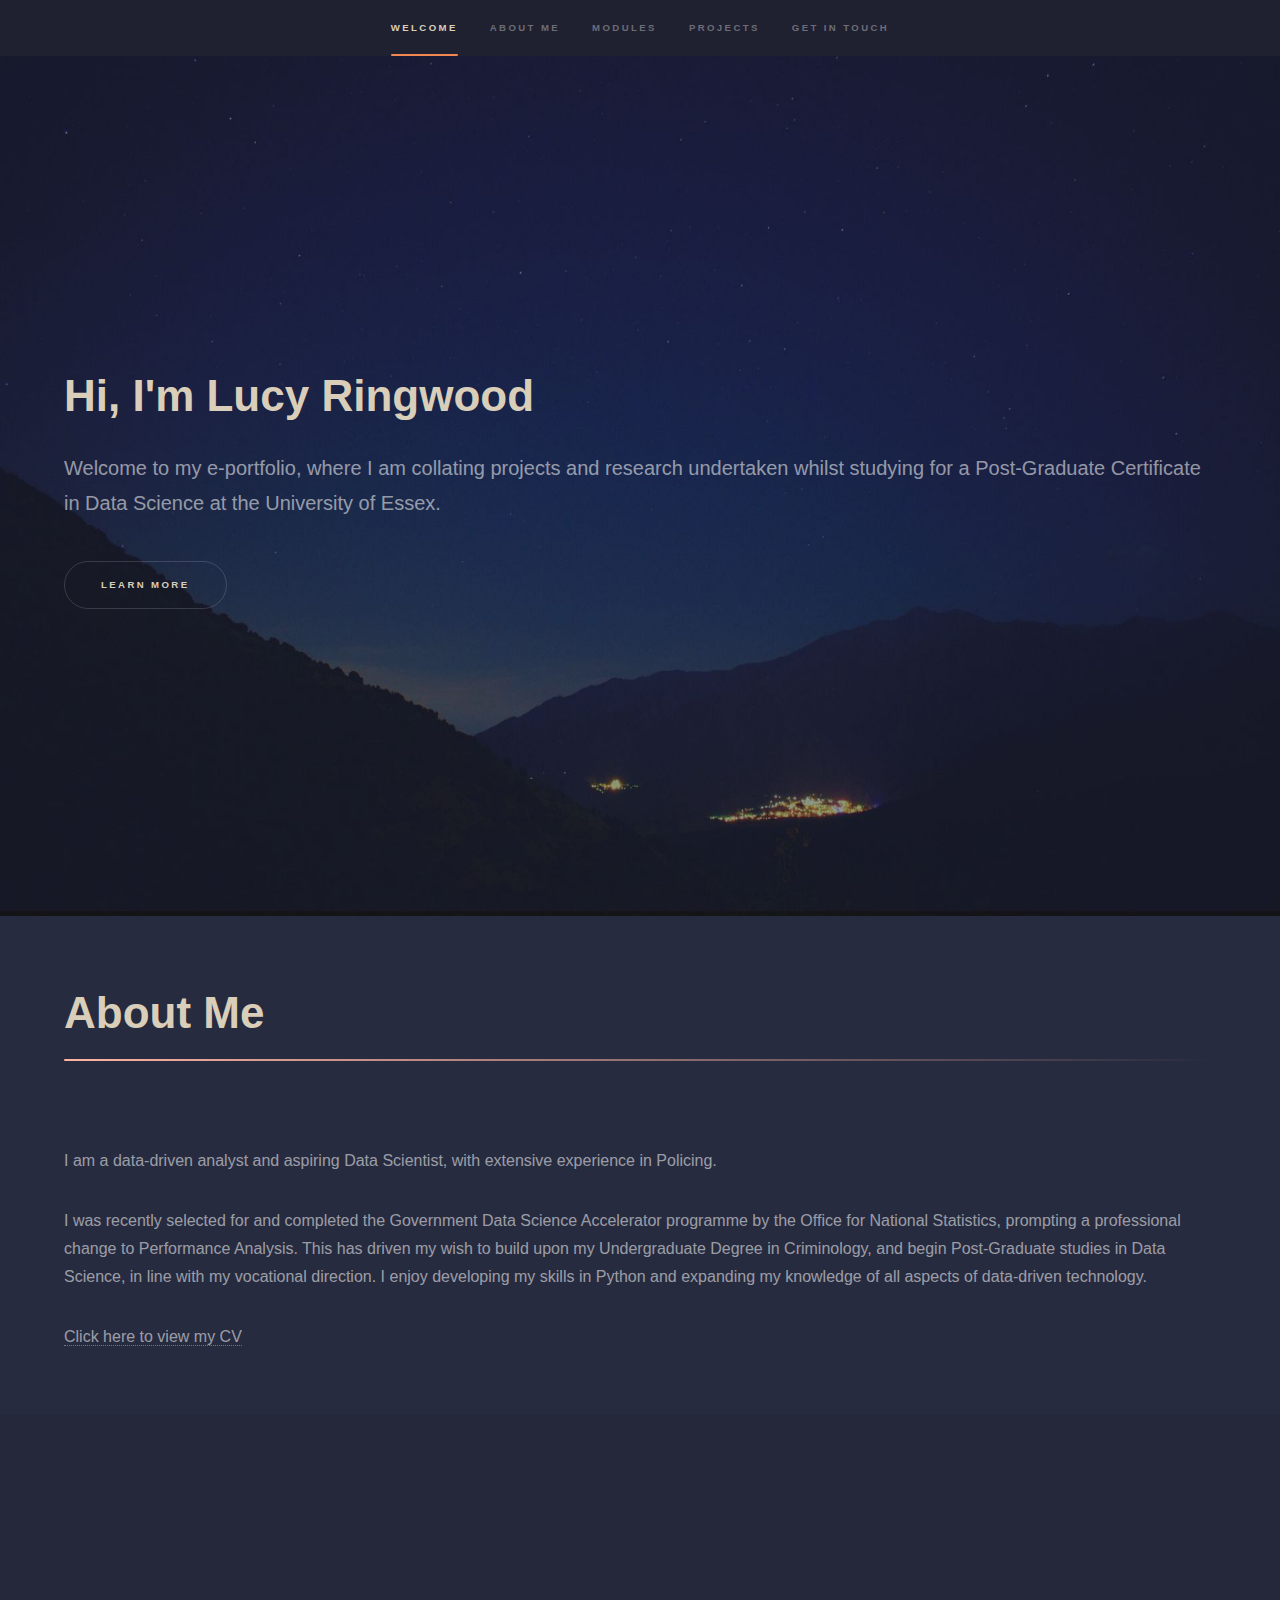
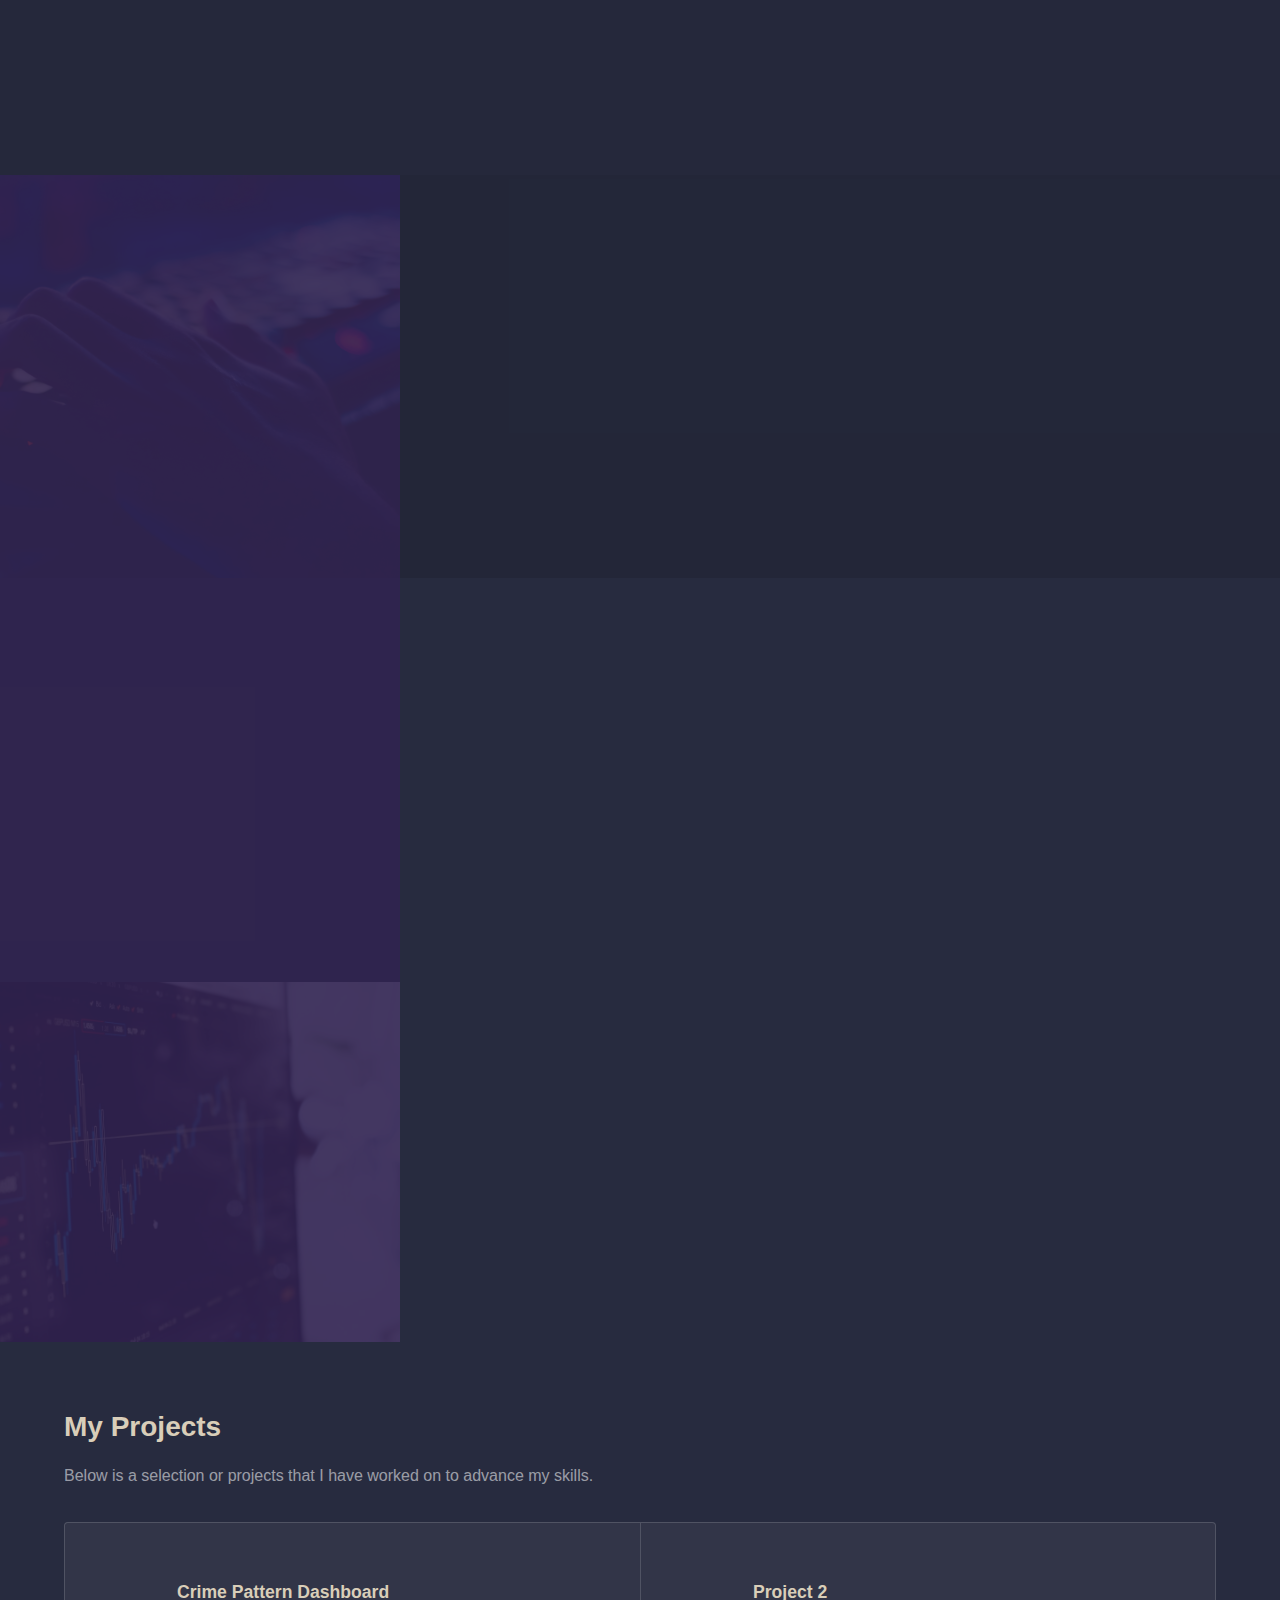
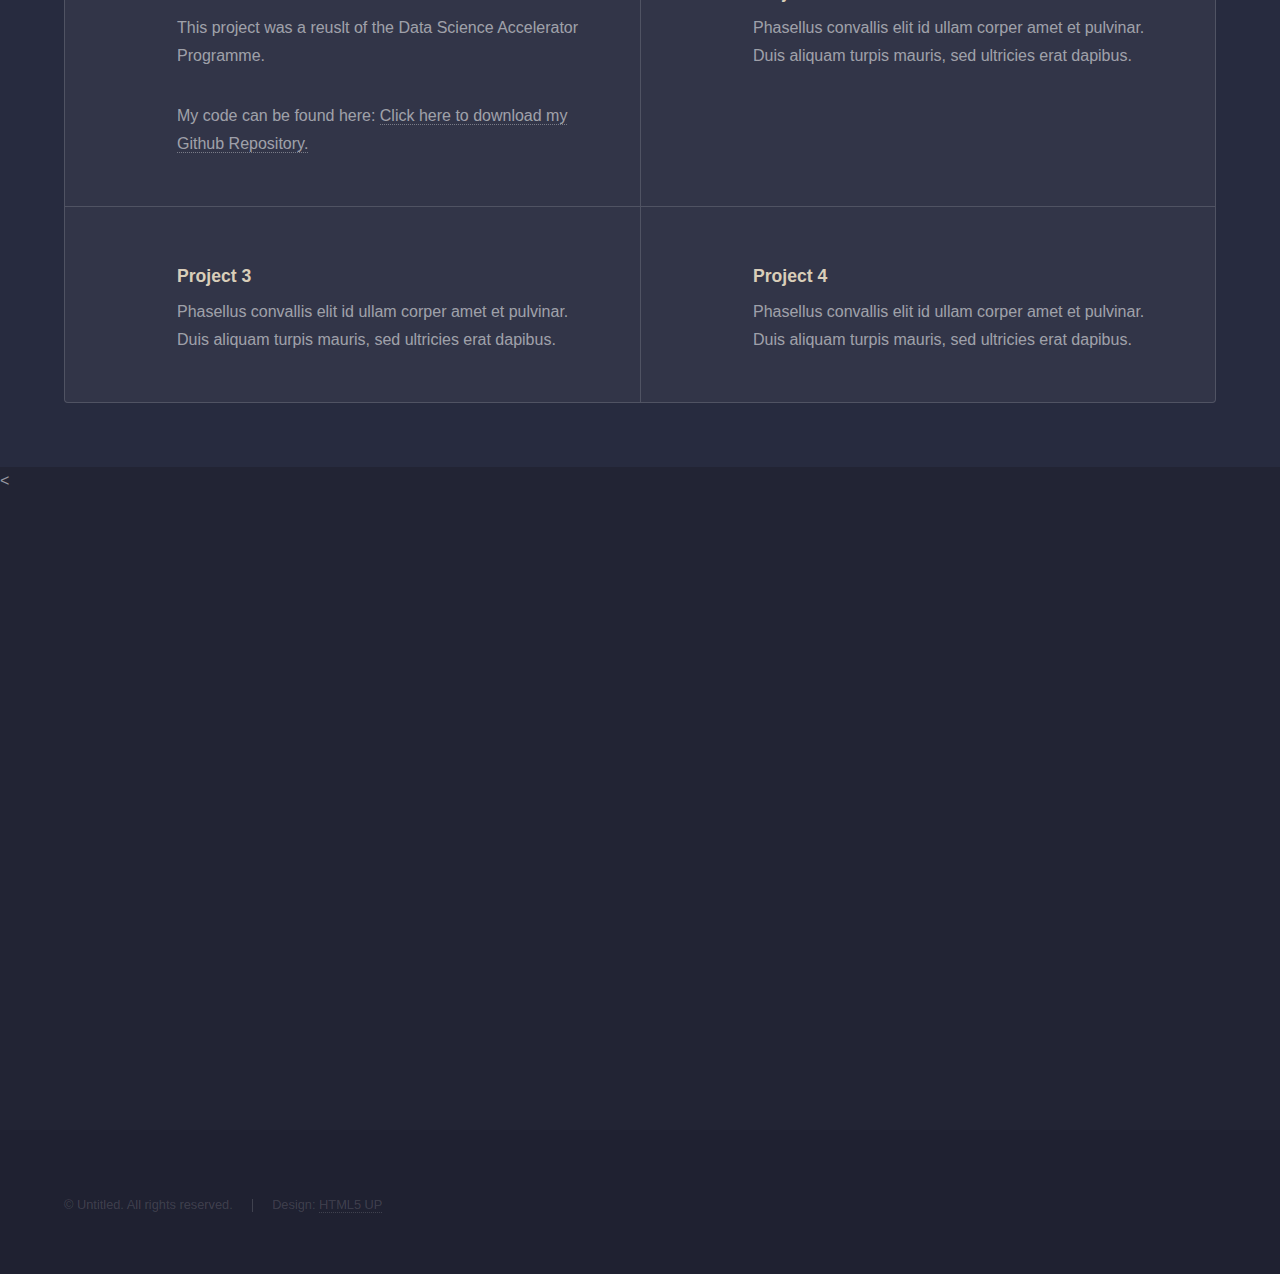
==== index.html @ 7bec5fb4 "Update index.html" ====
<!DOCTYPE HTML>
<!--
	Hyperspace by HTML5 UP
	html5up.net | @ajlkn
	Free for personal and commercial use under the CCA 3.0 license (html5up.net/license)
-->
<html>
	<head>
		<title>Lucy Ringwood - e-Portfolio</title>
		<meta charset="utf-8" />
		<meta name="viewport" content="width=device-width, initial-scale=1, user-scalable=no" />
		<link rel="stylesheet" href="assets/css/main.css" />
		<noscript><link rel="stylesheet" href="assets/css/noscript.css" /></noscript>
	</head>
	<body class="is-preload">

		<!-- Sidebar -->
			<section id="sidebar">
				<div class="inner">
					<nav>
						<ul>
							<li><a href="#intro">Welcome</a></li>
							<li><a href="#about">About Me</a></li>
							<li><a href="#one">Modules</a></li>
							<li><a href="#two">Projects</a></li>
							<li><a href="#three">Get in touch</a></li>
						</ul>
					</nav>
				</div>
			</section>

		<!-- Wrapper -->
			<div id="wrapper">
<!-- Intro -->
					<section id="intro" class="wrapper style1 fullscreen fade-up">
						<div class="inner">
							<h1>Hi, I'm Lucy Ringwood</h1>
							<p>Welcome to my e-portfolio, where I am collating projects and research undertaken whilst studying for a
								Post-Graduate Certificate in Data Science at the University of Essex.</p>
							<ul class="actions">
								<li><a href="#about" class="button scrolly">Learn more</a></li>
							</ul>
						</div>
					</section>

				
				
				<!-- About -->
					<section id="about" class="wrapper style2 spotlights">
						<section>
							<section id="main" class="wrapper">
								<div class="inner">
									<h1 class="major">About Me</h1>
									<img src="data_pro.jpg" alt="" data-position="center center" />
									<p>I am a data-driven analyst and aspiring Data Scientist, with extensive experience in Policing.</p>
									<p> I was recently selected for and completed the Government Data Science Accelerator
programme by the Office for National Statistics, prompting a
professional change to Performance Analysis. This has driven my wish
to build upon my Undergraduate Degree in Criminology, and begin
Post-Graduate studies in Data Science, in line with my vocational
direction. I enjoy developing my skills in Python and expanding my knowledge of all aspects of data-driven technology. </p>
									<p>	<a href="Lucy Ringwood CV.pdf" download>Click here to view my CV</a> </p>
								</div>
							</section>
						</section> 
				
						<!-- Two -->
					<section id="two" class="wrapper style3 fade-up">
						<div class="inner">
							<h1>About Me</h1>
							<p>I am a data-driven analyst and aspiring Data Scientist, with extensive experience in Policing.</p>
									<p> I was recently selected for and completed the Government Data Science Accelerator
programme by the Office for National Statistics, prompting a
professional change to Performance Analysis. This has driven my wish
to build upon my Undergraduate Degree in Criminology, and begin
Post-Graduate studies in Data Science, in line with my vocational
direction. I enjoy developing my skills in Python and expanding my knowledge of all aspects of data-driven technology. 

								
						
						</div>
					</section>

				<!-- One -->
						<section>
							<a href="#" class="image"><img src="images/data_pro.jpg" alt="" data-position="center center" /></a>
							<div class="content">
								<div class="inner">
									<h2>The Data Professional</h2>
									<p>As the 4th industrial revolution and 4th paradigm of science unfolds with the generation of data at unprecedented levels,
										it has become ever more important to create value from this big data. While creating value from big data, 
										data scientists act as the key professional in this transformation and need to comply with the regulations on data use, 
										as well as being mindful of individual privacy and, equally, the ethical use and reuse of data.</p>
									<ul class="actions">
										<li><a href="data_professional.html" class="button">Learn more</a></li>
									</ul>
								</div>
							</div>
						</section>
						<section>
							<a href="#" class="image"><img src="images/big data2.jpg" alt="" data-position="25% 25%" /></a>
							<div class="content">
								<div class="inner">
									<h2>Deciphering Big Data</h2>
									<p>This module explores the process of data wrangling from collection to publishing and the ability to identify resources to undertake the data wrangling process. These processes are essential because it improves the quality of data by transforming the data collected in the raw state to a more usable format for a variety of applications by eliminating unnecessary duplications and redundancies of data items through processes such as cleansing and normalisation.</p>
									<ul class="actions">
										<li><a href="big_data.html" class="button">Learn more</a></li>											    
									</ul>
								</div>
							</div>
						</section>
						<section>
							<a href="#" class="image"><img src="images/num_analysis.jpg" alt="" data-position="top center" /></a>
							<div class="content">
								<div class="inner">
									<h2>Numerical Analysis</h2>
									<p>Phasellus convallis elit id ullamcorper pulvinar. Duis aliquam turpis mauris, eu ultricies erat malesuada quis. Aliquam dapibus.</p>
									<ul class="actions">
										<li><a href="num_analysis.html" class="button">Learn more</a></li>
									</ul>
								</div>
							</div>
						</section>
						
					</section>

				<!-- Two -->
					<section id="two" class="wrapper style3 fade-up">
						<div class="inner">
							<h2>My Projects</h2>
							<p>Below is a selection or projects that I have worked on to advance my skills. </p>
							<div class="features">
								<section>
									<span class="icon solid major fa-code"></span>
									<h3>Crime Pattern Dashboard</h3>
									<p>This project was a reuslt of the Data Science Accelerator Programme. </p>
									<p> My code can be found here: <a href="crime-pattern-dashboard-main.zip" download>Click here to download my Github Repository.</a> </p>
								</section>
								<section>
									<span class="icon solid major fa-lock"></span>
									<h3>Project 2</h3>
									<p>Phasellus convallis elit id ullam corper amet et pulvinar. Duis aliquam turpis mauris, sed ultricies erat dapibus.</p>
								</section>
								<section>
									<span class="icon solid major fa-cog"></span>
									<h3>Project 3</h3>
									<p>Phasellus convallis elit id ullam corper amet et pulvinar. Duis aliquam turpis mauris, sed ultricies erat dapibus.</p>
								</section>
								<section>
									<span class="icon solid major fa-desktop"></span>
									<h3>Project 4</h3>
									<p>Phasellus convallis elit id ullam corper amet et pulvinar. Duis aliquam turpis mauris, sed ultricies erat dapibus.</p>
								</section>
							
							</div>
						
						</div>
					</section>


				<!-- Three -->
					<<section id="three" class="wrapper style1 fade-up">
    						<div class="inner">
     						   <h2>Get in touch</h2>
       							 <p>If you have any questions or would like to get in contact, please feel free to get in touch.</p>
       							 <div class="split style1">
           							 <section>
               								 <form method="post" action="https://formspree.io/f/xrgwjnbg">
                 								   <div class="fields">
                       									 <div class="field half">
                         								 	<label for="name">Name</label>
                          									<input type="text" name="name" id="name" />
                       									 </div>
                       									 <div class="field half">
                           									 <label for="email">Email</label>
                           									 <input type="email" name="email" id="email" />
                      									  </div>
                      									  <div class="field">
                           									 <label for="message">Message</label>
                          									 <textarea name="message" id="message" rows="5"></textarea>
                     									   </div>
                  								 </div>
                  								 <ul class="actions">
                        								<li><button type="submit" class="button submit">Send Message</button></li>
                   								 </ul>
               								 </form>
          							  </section>
            

              					  <ul class="contact">
                   					 <li>
                     					   <h3>Email</h3>
                      					  <a href="mailto:lucy.j.ringwood@gmail.com">lucy.j.ringwood@gmail.com</a>
                    					</li>
                  					  <li>
                     					   <h3>Social</h3>
                       						 <ul class="icons">
                           					 <li><a href="https://github.com/ringwoodlj" class="icon brands fa-github"><span class="label">GitHub</span></a></li>
                          					  <li><a href="https://uk.linkedin.com/in/lucy-ringwood-292058b6" class="icon brands fa-linkedin-in"><span class="label">LinkedIn</span></a></li>
                       						 </ul>
                    					</li>
               					 </ul>
           				 </section>
      				  </div>
   			 </div>
		</section>




		<!-- Footer -->
			<footer id="footer" class="wrapper style1-alt">
				<div class="inner">
					<ul class="menu">
						<li>&copy; Untitled. All rights reserved.</li><li>Design: <a href="http://html5up.net">HTML5 UP</a></li>
					</ul>
				</div>
			</footer>

		<!-- Scripts -->
			<script src="assets/js/jquery.min.js"></script>
			<script src="assets/js/jquery.scrollex.min.js"></script>
			<script src="assets/js/jquery.scrolly.min.js"></script>
			<script src="assets/js/browser.min.js"></script>
			<script src="assets/js/breakpoints.min.js"></script>
			<script src="assets/js/util.js"></script>
			<script src="assets/js/main.js"></script>

	</body>
</html>
---- assets/css/main.css ----
@import url(fontawesome-all.min.css);

/*
	Hyperspace by HTML5 UP
	html5up.net | @ajlkn
	Free for personal and commercial use under the CCA 3.0 license (html5up.net/license)
*/

html, body, div, span, applet, object,
iframe, h1, h2, h3, h4, h5, h6, p, blockquote,
pre, a, abbr, acronym, address, big, cite,
code, del, dfn, em, img, ins, kbd, q, s, samp,
small, strike, strong, sub, sup, tt, var, b,
u, i, center, dl, dt, dd, ol, ul, li, fieldset,
form, label, legend, table, caption, tbody,
tfoot, thead, tr, th, td, article, aside,
canvas, details, embed, figure, figcaption,
footer, header, hgroup, menu, nav, output, ruby,
section, summary, time, mark, audio, video {
	margin: 0;
	padding: 0;
	border: 0;
	font-size: 100%;
	font: inherit;
	vertical-align: baseline;}

article, aside, details, figcaption, figure,
footer, header, hgroup, menu, nav, section {
	display: block;}

body {
	line-height: 1;
}

ol, ul {
	list-style: none;
}

blockquote, q {
	quotes: none;
}

	blockquote:before, blockquote:after, q:before, q:after {
		content: '';
		content: none;
	}

table {
	border-collapse: collapse;
	border-spacing: 0;
}

body {
	-webkit-text-size-adjust: none;
}

mark {
	background-color: transparent;
	color: inherit;
}

input::-moz-focus-inner {
	border: 0;
	padding: 0;
}

input, select, textarea {
	-moz-appearance: none;
	-webkit-appearance: none;
	-ms-appearance: none;
	appearance: none;
}

/* Basic */

	@-ms-viewport {
		width: device-width;
	}

	body {
		-ms-overflow-style: scrollbar;
	}

	@media screen and (max-width: 480px) {

		html, body {
			min-width: 320px;
		}

	}

	html {
		box-sizing: border-box;
	}

	*, *:before, *:after {
		box-sizing: inherit;
	}

	body {
		background: #222434;
	}

		body.is-preload *, body.is-preload *:before, body.is-preload *:after {
			-moz-animation: none !important;
			-webkit-animation: none !important;
			-ms-animation: none !important;
			animation: none !important;
			-moz-transition: none !important;
			-webkit-transition: none !important;
			-ms-transition: none !important;
			transition: none !important;
		}

/* Type */

	body, input, select, textarea {
		color: rgba(255, 255, 255, 0.55);
		font-family: Arial, Helvetica, sans-serif;
		font-size: 16.5pt;
		font-weight: normal;
		line-height: 1.75;
	}

		@media screen and (max-width: 1680px) {

			body, input, select, textarea {
				font-size: 13pt;
			}

		}

		@media screen and (max-width: 1280px) {

			body, input, select, textarea {
				font-size: 12pt;
			}

		}

		@media screen and (max-width: 360px) {

			body, input, select, textarea {
				font-size: 11pt;
			}

		}

	a {
		-moz-transition: color 0.2s ease, border-bottom-color 0.2s ease;
		-webkit-transition: color 0.2s ease, border-bottom-color 0.2s ease;
		-ms-transition: color 0.2s ease, border-bottom-color 0.2s ease;
		transition: color 0.2s ease, border-bottom-color 0.2s ease;
		border-bottom: dotted 1px rgba(255, 255, 255, 0.35);
		color: inherit;
		text-decoration: none;
	}

		a:hover {
			border-bottom-color: transparent;
			color: #d9ceb9;
		}

	strong, b {
		color: #d9ceb9;
		font-weight: bold;
	}

	em, i {
		font-style: italic;
	}

	p {
		margin: 0 0 2em 0;
	}

	h1, h2, h3, h4, h5, h6 {
		color: #d9ceb9;
		font-weight: bold;
		line-height: 1.5;
		margin: 0 0 0.5em 0;
	}

		h1 a, h2 a, h3 a, h4 a, h5 a, h6 a {
			color: inherit;
			text-decoration: none;
		}

	h1 {
		font-size: 2.75em;
	}

		h1.major {
			margin: 0 0 1.3em 0;
			position: relative;
			padding-bottom: 0.35em;
		}

			h1.major:after {
				background-image: -moz-linear-gradient(to right, #ffb4a2, #272B3F);
				background-image: -webkit-linear-gradient(to right, #ffb4a2,  #272B3F);
				background-image: -ms-linear-gradient(to right, #ffb4a2,  #272B3F);
				background-image: linear-gradient(to right, #ffb4a2,  #272B3F);
				-moz-transition: max-width 0.2s ease;
				-webkit-transition: max-width 0.2s ease;
				-ms-transition: max-width 0.2s ease;
				transition: max-width 0.2s ease;
				border-radius: 0.2em;
				bottom: 0;
				content: '';
				height: 0.05em;
				position: absolute;
				right: 0;
				width: 100%;
			}

	h2 {
		font-size: 1.75em;
	}

	h3 {
		font-size: 1.1em;
	}

	h4 {
		font-size: 1em;
	}

	h5 {
		font-size: 0.8em;
	}

	h6 {
		font-size: 0.6em;
	}

	@media screen and (max-width: 736px) {

		h1 {
			font-size: 2em;
		}

		h2 {
			font-size: 1.25em;
		}

		h3 {
			font-size: 1em;
		}

		h4 {
			font-size: 0.8em;
		}

		h5 {
			font-size: 0.6em;
		}

		h6 {
			font-size: 0.6em;
		}

	}

	sub {
		font-size: 0.8em;
		position: relative;
		top: 0.5em;
	}

	sup {
		font-size: 0.8em;
		position: relative;
		top: -0.5em;
	}

	blockquote {
		border-left: solid 4px rgba(255, 255, 255, 0.15);
		font-style: italic;
		margin: 0 0 2em 0;
		padding: 0.5em 0 0.5em 2em;
	}

	code {
		background: rgba(255, 255, 255, 0.05);
		border-radius: 0.25em;
		border: solid 1px rgba(255, 255, 255, 0.15);
		font-family: "Courier New", monospace;
		font-size: 0.9em;
		margin: 0 0.25em;
		padding: 0.25em 0.65em;
	}

	pre {
		-webkit-overflow-scrolling: touch;
		font-family: "Courier New", monospace;
		font-size: 0.9em;
		margin: 0 0 2em 0;
	}

		pre code {
			display: block;
			line-height: 1.75em;
			padding: 1em 1.5em;
			overflow-x: auto;
		}

	hr {
		border: 0;
		border-bottom: solid 1px rgba(255, 255, 255, 0.15);
		margin: 2em 0;
	}

		hr.major {
			margin: 3em 0;
		}

	.align-left {
		text-align: left;
	}

	.align-center {
		text-align: center;
	}

	.align-right {
		text-align: right;
	}

/* Row */

	.row {
		display: flex;
		flex-wrap: wrap;
		box-sizing: border-box;
		align-items: stretch;
	}

		.row > * {
			box-sizing: border-box;
		}

		.row.gtr-uniform > * > :last-child {
			margin-bottom: 0;
		}

		.row.aln-left {
			justify-content: flex-start;
		}

		.row.aln-center {
			justify-content: center;
		}

		.row.aln-right {
			justify-content: flex-end;
		}

		.row.aln-top {
			align-items: flex-start;
		}

		.row.aln-middle {
			align-items: center;
		}

		.row.aln-bottom {
			align-items: flex-end;
		}

		.row > .imp {
			order: -1;
		}

		.row > .col-1 {
			width: 8.33333%;
		}

		.row > .off-1 {
			margin-left: 8.33333%;
		}

		.row > .col-2 {
			width: 16.66667%;
		}

		.row > .off-2 {
			margin-left: 16.66667%;
		}

		.row > .col-3 {
			width: 25%;
		}

		.row > .off-3 {
			margin-left: 25%;
		}

		.row > .col-4 {
			width: 33.33333%;
		}

		.row > .off-4 {
			margin-left: 33.33333%;
		}

		.row > .col-5 {
			width: 41.66667%;
		}

		.row > .off-5 {
			margin-left: 41.66667%;
		}

		.row > .col-6 {
			width: 50%;
		}

		.row > .off-6 {
			margin-left: 50%;
		}

		.row > .col-7 {
			width: 58.33333%;
		}

		.row > .off-7 {
			margin-left: 58.33333%;
		}

		.row > .col-8 {
			width: 66.66667%;
		}

		.row > .off-8 {
			margin-left: 66.66667%;
		}

		.row > .col-9 {
			width: 75%;
		}

		.row > .off-9 {
			margin-left: 75%;
		}

		.row > .col-10 {
			width: 83.33333%;
		}

		.row > .off-10 {
			margin-left: 83.33333%;
		}

		.row > .col-11 {
			width: 91.66667%;
		}

		.row > .off-11 {
			margin-left: 91.66667%;
		}

		.row > .col-12 {
			width: 100%;
		}

		.row > .off-12 {
			margin-left: 100%;
		}

		.row.gtr-0 {
			margin-top: 0;
			margin-left: 0em;
		}

			.row.gtr-0 > * {
				padding: 0 0 0 0em;
			}

			.row.gtr-0.gtr-uniform {
				margin-top: 0em;
			}

				.row.gtr-0.gtr-uniform > * {
					padding-top: 0em;
				}

		.row.gtr-25 {
			margin-top: 0;
			margin-left: -0.375em;
		}

			.row.gtr-25 > * {
				padding: 0 0 0 0.375em;
			}

			.row.gtr-25.gtr-uniform {
				margin-top: -0.375em;
			}

				.row.gtr-25.gtr-uniform > * {
					padding-top: 0.375em;
				}

		.row.gtr-50 {
			margin-top: 0;
			margin-left: -0.75em;
		}

			.row.gtr-50 > * {
				padding: 0 0 0 0.75em;
			}

			.row.gtr-50.gtr-uniform {
				margin-top: -0.75em;
			}

				.row.gtr-50.gtr-uniform > * {
					padding-top: 0.75em;
				}

		.row {
			margin-top: 0;
			margin-left: -1.5em;
		}

			.row > * {
				padding: 0 0 0 1.5em;
			}

			.row.gtr-uniform {
				margin-top: -1.5em;
			}

				.row.gtr-uniform > * {
					padding-top: 1.5em;
				}

		.row.gtr-150 {
			margin-top: 0;
			margin-left: -2.25em;
		}

			.row.gtr-150 > * {
				padding: 0 0 0 2.25em;
			}

			.row.gtr-150.gtr-uniform {
				margin-top: -2.25em;
			}

				.row.gtr-150.gtr-uniform > * {
					padding-top: 2.25em;
				}

		.row.gtr-200 {
			margin-top: 0;
			margin-left: -3em;
		}

			.row.gtr-200 > * {
				padding: 0 0 0 3em;
			}

			.row.gtr-200.gtr-uniform {
				margin-top: -3em;
			}

				.row.gtr-200.gtr-uniform > * {
					padding-top: 3em;
				}

		@media screen and (max-width: 1680px) {

			.row {
				display: flex;
				flex-wrap: wrap;
				box-sizing: border-box;
				align-items: stretch;
			}

				.row > * {
					box-sizing: border-box;
				}

				.row.gtr-uniform > * > :last-child {
					margin-bottom: 0;
				}

				.row.aln-left {
					justify-content: flex-start;
				}

				.row.aln-center {
					justify-content: center;
				}

				.row.aln-right {
					justify-content: flex-end;
				}

				.row.aln-top {
					align-items: flex-start;
				}

				.row.aln-middle {
					align-items: center;
				}

				.row.aln-bottom {
					align-items: flex-end;
				}

				.row > .imp-xlarge {
					order: -1;
				}

				.row > .col-1-xlarge {
					width: 8.33333%;
				}

				.row > .off-1-xlarge {
					margin-left: 8.33333%;
				}

				.row > .col-2-xlarge {
					width: 16.66667%;
				}

				.row > .off-2-xlarge {
					margin-left: 16.66667%;
				}

				.row > .col-3-xlarge {
					width: 25%;
				}

				.row > .off-3-xlarge {
					margin-left: 25%;
				}

				.row > .col-4-xlarge {
					width: 33.33333%;
				}

				.row > .off-4-xlarge {
					margin-left: 33.33333%;
				}

				.row > .col-5-xlarge {
					width: 41.66667%;
				}

				.row > .off-5-xlarge {
					margin-left: 41.66667%;
				}

				.row > .col-6-xlarge {
					width: 50%;
				}

				.row > .off-6-xlarge {
					margin-left: 50%;
				}

				.row > .col-7-xlarge {
					width: 58.33333%;
				}

				.row > .off-7-xlarge {
					margin-left: 58.33333%;
				}

				.row > .col-8-xlarge {
					width: 66.66667%;
				}

				.row > .off-8-xlarge {
					margin-left: 66.66667%;
				}

				.row > .col-9-xlarge {
					width: 75%;
				}

				.row > .off-9-xlarge {
					margin-left: 75%;
				}

				.row > .col-10-xlarge {
					width: 83.33333%;
				}

				.row > .off-10-xlarge {
					margin-left: 83.33333%;
				}

				.row > .col-11-xlarge {
					width: 91.66667%;
				}

				.row > .off-11-xlarge {
					margin-left: 91.66667%;
				}

				.row > .col-12-xlarge {
					width: 100%;
				}

				.row > .off-12-xlarge {
					margin-left: 100%;
				}

				.row.gtr-0 {
					margin-top: 0;
					margin-left: 0em;
				}

					.row.gtr-0 > * {
						padding: 0 0 0 0em;
					}

					.row.gtr-0.gtr-uniform {
						margin-top: 0em;
					}

						.row.gtr-0.gtr-uniform > * {
							padding-top: 0em;
						}

				.row.gtr-25 {
					margin-top: 0;
					margin-left: -0.375em;
				}

					.row.gtr-25 > * {
						padding: 0 0 0 0.375em;
					}

					.row.gtr-25.gtr-uniform {
						margin-top: -0.375em;
					}

						.row.gtr-25.gtr-uniform > * {
							padding-top: 0.375em;
						}

				.row.gtr-50 {
					margin-top: 0;
					margin-left: -0.75em;
				}

					.row.gtr-50 > * {
						padding: 0 0 0 0.75em;
					}

					.row.gtr-50.gtr-uniform {
						margin-top: -0.75em;
					}

						.row.gtr-50.gtr-uniform > * {
							padding-top: 0.75em;
						}

				.row {
					margin-top: 0;
					margin-left: -1.5em;
				}

					.row > * {
						padding: 0 0 0 1.5em;
					}

					.row.gtr-uniform {
						margin-top: -1.5em;
					}

						.row.gtr-uniform > * {
							padding-top: 1.5em;
						}

				.row.gtr-150 {
					margin-top: 0;
					margin-left: -2.25em;
				}

					.row.gtr-150 > * {
						padding: 0 0 0 2.25em;
					}

					.row.gtr-150.gtr-uniform {
						margin-top: -2.25em;
					}

						.row.gtr-150.gtr-uniform > * {
							padding-top: 2.25em;
						}

				.row.gtr-200 {
					margin-top: 0;
					margin-left: -3em;
				}

					.row.gtr-200 > * {
						padding: 0 0 0 3em;
					}

					.row.gtr-200.gtr-uniform {
						margin-top: -3em;
					}

						.row.gtr-200.gtr-uniform > * {
							padding-top: 3em;
						}

		}

		@media screen and (max-width: 1280px) {

			.row {
				display: flex;
				flex-wrap: wrap;
				box-sizing: border-box;
				align-items: stretch;
			}

				.row > * {
					box-sizing: border-box;
				}

				.row.gtr-uniform > * > :last-child {
					margin-bottom: 0;
				}

				.row.aln-left {
					justify-content: flex-start;
				}

				.row.aln-center {
					justify-content: center;
				}

				.row.aln-right {
					justify-content: flex-end;
				}

				.row.aln-top {
					align-items: flex-start;
				}

				.row.aln-middle {
					align-items: center;
				}

				.row.aln-bottom {
					align-items: flex-end;
				}

				.row > .imp-large {
					order: -1;
				}

				.row > .col-1-large {
					width: 8.33333%;
				}

				.row > .off-1-large {
					margin-left: 8.33333%;
				}

				.row > .col-2-large {
					width: 16.66667%;
				}

				.row > .off-2-large {
					margin-left: 16.66667%;
				}

				.row > .col-3-large {
					width: 25%;
				}

				.row > .off-3-large {
					margin-left: 25%;
				}

				.row > .col-4-large {
					width: 33.33333%;
				}

				.row > .off-4-large {
					margin-left: 33.33333%;
				}

				.row > .col-5-large {
					width: 41.66667%;
				}

				.row > .off-5-large {
					margin-left: 41.66667%;
				}

				.row > .col-6-large {
					width: 50%;
				}

				.row > .off-6-large {
					margin-left: 50%;
				}

				.row > .col-7-large {
					width: 58.33333%;
				}

				.row > .off-7-large {
					margin-left: 58.33333%;
				}

				.row > .col-8-large {
					width: 66.66667%;
				}

				.row > .off-8-large {
					margin-left: 66.66667%;
				}

				.row > .col-9-large {
					width: 75%;
				}

				.row > .off-9-large {
					margin-left: 75%;
				}

				.row > .col-10-large {
					width: 83.33333%;
				}

				.row > .off-10-large {
					margin-left: 83.33333%;
				}

				.row > .col-11-large {
					width: 91.66667%;
				}

				.row > .off-11-large {
					margin-left: 91.66667%;
				}

				.row > .col-12-large {
					width: 100%;
				}

				.row > .off-12-large {
					margin-left: 100%;
				}

				.row.gtr-0 {
					margin-top: 0;
					margin-left: 0em;
				}

					.row.gtr-0 > * {
						padding: 0 0 0 0em;
					}

					.row.gtr-0.gtr-uniform {
						margin-top: 0em;
					}

						.row.gtr-0.gtr-uniform > * {
							padding-top: 0em;
						}

				.row.gtr-25 {
					margin-top: 0;
					margin-left: -0.375em;
				}

					.row.gtr-25 > * {
						padding: 0 0 0 0.375em;
					}

					.row.gtr-25.gtr-uniform {
						margin-top: -0.375em;
					}

						.row.gtr-25.gtr-uniform > * {
							padding-top: 0.375em;
						}

				.row.gtr-50 {
					margin-top: 0;
					margin-left: -0.75em;
				}

					.row.gtr-50 > * {
						padding: 0 0 0 0.75em;
					}

					.row.gtr-50.gtr-uniform {
						margin-top: -0.75em;
					}

						.row.gtr-50.gtr-uniform > * {
							padding-top: 0.75em;
						}

				.row {
					margin-top: 0;
					margin-left: -1.5em;
				}

					.row > * {
						padding: 0 0 0 1.5em;
					}

					.row.gtr-uniform {
						margin-top: -1.5em;
					}

						.row.gtr-uniform > * {
							padding-top: 1.5em;
						}

				.row.gtr-150 {
					margin-top: 0;
					margin-left: -2.25em;
				}

					.row.gtr-150 > * {
						padding: 0 0 0 2.25em;
					}

					.row.gtr-150.gtr-uniform {
						margin-top: -2.25em;
					}

						.row.gtr-150.gtr-uniform > * {
							padding-top: 2.25em;
						}

				.row.gtr-200 {
					margin-top: 0;
					margin-left: -3em;
				}

					.row.gtr-200 > * {
						padding: 0 0 0 3em;
					}

					.row.gtr-200.gtr-uniform {
						margin-top: -3em;
					}

						.row.gtr-200.gtr-uniform > * {
							padding-top: 3em;
						}

		}

		@media screen and (max-width: 980px) {

			.row {
				display: flex;
				flex-wrap: wrap;
				box-sizing: border-box;
				align-items: stretch;
			}

				.row > * {
					box-sizing: border-box;
				}

				.row.gtr-uniform > * > :last-child {
					margin-bottom: 0;
				}

				.row.aln-left {
					justify-content: flex-start;
				}

				.row.aln-center {
					justify-content: center;
				}

				.row.aln-right {
					justify-content: flex-end;
				}

				.row.aln-top {
					align-items: flex-start;
				}

				.row.aln-middle {
					align-items: center;
				}

				.row.aln-bottom {
					align-items: flex-end;
				}

				.row > .imp-medium {
					order: -1;
				}

				.row > .col-1-medium {
					width: 8.33333%;
				}

				.row > .off-1-medium {
					margin-left: 8.33333%;
				}

				.row > .col-2-medium {
					width: 16.66667%;
				}

				.row > .off-2-medium {
					margin-left: 16.66667%;
				}

				.row > .col-3-medium {
					width: 25%;
				}

				.row > .off-3-medium {
					margin-left: 25%;
				}

				.row > .col-4-medium {
					width: 33.33333%;
				}

				.row > .off-4-medium {
					margin-left: 33.33333%;
				}

				.row > .col-5-medium {
					width: 41.66667%;
				}

				.row > .off-5-medium {
					margin-left: 41.66667%;
				}

				.row > .col-6-medium {
					width: 50%;
				}

				.row > .off-6-medium {
					margin-left: 50%;
				}

				.row > .col-7-medium {
					width: 58.33333%;
				}

				.row > .off-7-medium {
					margin-left: 58.33333%;
				}

				.row > .col-8-medium {
					width: 66.66667%;
				}

				.row > .off-8-medium {
					margin-left: 66.66667%;
				}

				.row > .col-9-medium {
					width: 75%;
				}

				.row > .off-9-medium {
					margin-left: 75%;
				}

				.row > .col-10-medium {
					width: 83.33333%;
				}

				.row > .off-10-medium {
					margin-left: 83.33333%;
				}

				.row > .col-11-medium {
					width: 91.66667%;
				}

				.row > .off-11-medium {
					margin-left: 91.66667%;
				}

				.row > .col-12-medium {
					width: 100%;
				}

				.row > .off-12-medium {
					margin-left: 100%;
				}

				.row.gtr-0 {
					margin-top: 0;
					margin-left: 0em;
				}

					.row.gtr-0 > * {
						padding: 0 0 0 0em;
					}

					.row.gtr-0.gtr-uniform {
						margin-top: 0em;
					}

						.row.gtr-0.gtr-uniform > * {
							padding-top: 0em;
						}

				.row.gtr-25 {
					margin-top: 0;
					margin-left: -0.375em;
				}

					.row.gtr-25 > * {
						padding: 0 0 0 0.375em;
					}

					.row.gtr-25.gtr-uniform {
						margin-top: -0.375em;
					}

						.row.gtr-25.gtr-uniform > * {
							padding-top: 0.375em;
						}

				.row.gtr-50 {
					margin-top: 0;
					margin-left: -0.75em;
				}

					.row.gtr-50 > * {
						padding: 0 0 0 0.75em;
					}

					.row.gtr-50.gtr-uniform {
						margin-top: -0.75em;
					}

						.row.gtr-50.gtr-uniform > * {
							padding-top: 0.75em;
						}

				.row {
					margin-top: 0;
					margin-left: -1.5em;
				}

					.row > * {
						padding: 0 0 0 1.5em;
					}

					.row.gtr-uniform {
						margin-top: -1.5em;
					}

						.row.gtr-uniform > * {
							padding-top: 1.5em;
						}

				.row.gtr-150 {
					margin-top: 0;
					margin-left: -2.25em;
				}

					.row.gtr-150 > * {
						padding: 0 0 0 2.25em;
					}

					.row.gtr-150.gtr-uniform {
						margin-top: -2.25em;
					}

						.row.gtr-150.gtr-uniform > * {
							padding-top: 2.25em;
						}

				.row.gtr-200 {
					margin-top: 0;
					margin-left: -3em;
				}

					.row.gtr-200 > * {
						padding: 0 0 0 3em;
					}

					.row.gtr-200.gtr-uniform {
						margin-top: -3em;
					}

						.row.gtr-200.gtr-uniform > * {
							padding-top: 3em;
						}

		}

		@media screen and (max-width: 736px) {

			.row {
				display: flex;
				flex-wrap: wrap;
				box-sizing: border-box;
				align-items: stretch;
			}

				.row > * {
					box-sizing: border-box;
				}

				.row.gtr-uniform > * > :last-child {
					margin-bottom: 0;
				}

				.row.aln-left {
					justify-content: flex-start;
				}

				.row.aln-center {
					justify-content: center;
				}

				.row.aln-right {
					justify-content: flex-end;
				}

				.row.aln-top {
					align-items: flex-start;
				}

				.row.aln-middle {
					align-items: center;
				}

				.row.aln-bottom {
					align-items: flex-end;
				}

				.row > .imp-small {
					order: -1;
				}

				.row > .col-1-small {
					width: 8.33333%;
				}

				.row > .off-1-small {
					margin-left: 8.33333%;
				}

				.row > .col-2-small {
					width: 16.66667%;
				}

				.row > .off-2-small {
					margin-left: 16.66667%;
				}

				.row > .col-3-small {
					width: 25%;
				}

				.row > .off-3-small {
					margin-left: 25%;
				}

				.row > .col-4-small {
					width: 33.33333%;
				}

				.row > .off-4-small {
					margin-left: 33.33333%;
				}

				.row > .col-5-small {
					width: 41.66667%;
				}

				.row > .off-5-small {
					margin-left: 41.66667%;
				}

				.row > .col-6-small {
					width: 50%;
				}

				.row > .off-6-small {
					margin-left: 50%;
				}

				.row > .col-7-small {
					width: 58.33333%;
				}

				.row > .off-7-small {
					margin-left: 58.33333%;
				}

				.row > .col-8-small {
					width: 66.66667%;
				}

				.row > .off-8-small {
					margin-left: 66.66667%;
				}

				.row > .col-9-small {
					width: 75%;
				}

				.row > .off-9-small {
					margin-left: 75%;
				}

				.row > .col-10-small {
					width: 83.33333%;
				}

				.row > .off-10-small {
					margin-left: 83.33333%;
				}

				.row > .col-11-small {
					width: 91.66667%;
				}

				.row > .off-11-small {
					margin-left: 91.66667%;
				}

				.row > .col-12-small {
					width: 100%;
				}

				.row > .off-12-small {
					margin-left: 100%;
				}

				.row.gtr-0 {
					margin-top: 0;
					margin-left: 0em;
				}

					.row.gtr-0 > * {
						padding: 0 0 0 0em;
					}

					.row.gtr-0.gtr-uniform {
						margin-top: 0em;
					}

						.row.gtr-0.gtr-uniform > * {
							padding-top: 0em;
						}

				.row.gtr-25 {
					margin-top: 0;
					margin-left: -0.375em;
				}

					.row.gtr-25 > * {
						padding: 0 0 0 0.375em;
					}

					.row.gtr-25.gtr-uniform {
						margin-top: -0.375em;
					}

						.row.gtr-25.gtr-uniform > * {
							padding-top: 0.375em;
						}

				.row.gtr-50 {
					margin-top: 0;
					margin-left: -0.75em;
				}

					.row.gtr-50 > * {
						padding: 0 0 0 0.75em;
					}

					.row.gtr-50.gtr-uniform {
						margin-top: -0.75em;
					}

						.row.gtr-50.gtr-uniform > * {
							padding-top: 0.75em;
						}

				.row {
					margin-top: 0;
					margin-left: -1.5em;
				}

					.row > * {
						padding: 0 0 0 1.5em;
					}

					.row.gtr-uniform {
						margin-top: -1.5em;
					}

						.row.gtr-uniform > * {
							padding-top: 1.5em;
						}

				.row.gtr-150 {
					margin-top: 0;
					margin-left: -2.25em;
				}

					.row.gtr-150 > * {
						padding: 0 0 0 2.25em;
					}

					.row.gtr-150.gtr-uniform {
						margin-top: -2.25em;
					}

						.row.gtr-150.gtr-uniform > * {
							padding-top: 2.25em;
						}

				.row.gtr-200 {
					margin-top: 0;
					margin-left: -3em;
				}

					.row.gtr-200 > * {
						padding: 0 0 0 3em;
					}

					.row.gtr-200.gtr-uniform {
						margin-top: -3em;
					}

						.row.gtr-200.gtr-uniform > * {
							padding-top: 3em;
						}

		}

		@media screen and (max-width: 480px) {

			.row {
				display: flex;
				flex-wrap: wrap;
				box-sizing: border-box;
				align-items: stretch;
			}

				.row > * {
					box-sizing: border-box;
				}

				.row.gtr-uniform > * > :last-child {
					margin-bottom: 0;
				}

				.row.aln-left {
					justify-content: flex-start;
				}

				.row.aln-center {
					justify-content: center;
				}

				.row.aln-right {
					justify-content: flex-end;
				}

				.row.aln-top {
					align-items: flex-start;
				}

				.row.aln-middle {
					align-items: center;
				}

				.row.aln-bottom {
					align-items: flex-end;
				}

				.row > .imp-xsmall {
					order: -1;
				}

				.row > .col-1-xsmall {
					width: 8.33333%;
				}

				.row > .off-1-xsmall {
					margin-left: 8.33333%;
				}

				.row > .col-2-xsmall {
					width: 16.66667%;
				}

				.row > .off-2-xsmall {
					margin-left: 16.66667%;
				}

				.row > .col-3-xsmall {
					width: 25%;
				}

				.row > .off-3-xsmall {
					margin-left: 25%;
				}

				.row > .col-4-xsmall {
					width: 33.33333%;
				}

				.row > .off-4-xsmall {
					margin-left: 33.33333%;
				}

				.row > .col-5-xsmall {
					width: 41.66667%;
				}

				.row > .off-5-xsmall {
					margin-left: 41.66667%;
				}

				.row > .col-6-xsmall {
					width: 50%;
				}

				.row > .off-6-xsmall {
					margin-left: 50%;
				}

				.row > .col-7-xsmall {
					width: 58.33333%;
				}

				.row > .off-7-xsmall {
					margin-left: 58.33333%;
				}

				.row > .col-8-xsmall {
					width: 66.66667%;
				}

				.row > .off-8-xsmall {
					margin-left: 66.66667%;
				}

				.row > .col-9-xsmall {
					width: 75%;
				}

				.row > .off-9-xsmall {
					margin-left: 75%;
				}

				.row > .col-10-xsmall {
					width: 83.33333%;
				}

				.row > .off-10-xsmall {
					margin-left: 83.33333%;
				}

				.row > .col-11-xsmall {
					width: 91.66667%;
				}

				.row > .off-11-xsmall {
					margin-left: 91.66667%;
				}

				.row > .col-12-xsmall {
					width: 100%;
				}

				.row > .off-12-xsmall {
					margin-left: 100%;
				}

				.row.gtr-0 {
					margin-top: 0;
					margin-left: 0em;
				}

					.row.gtr-0 > * {
						padding: 0 0 0 0em;
					}

					.row.gtr-0.gtr-uniform {
						margin-top: 0em;
					}

						.row.gtr-0.gtr-uniform > * {
							padding-top: 0em;
						}

				.row.gtr-25 {
					margin-top: 0;
					margin-left: -0.375em;
				}

					.row.gtr-25 > * {
						padding: 0 0 0 0.375em;
					}

					.row.gtr-25.gtr-uniform {
						margin-top: -0.375em;
					}

						.row.gtr-25.gtr-uniform > * {
							padding-top: 0.375em;
						}

				.row.gtr-50 {
					margin-top: 0;
					margin-left: -0.75em;
				}

					.row.gtr-50 > * {
						padding: 0 0 0 0.75em;
					}

					.row.gtr-50.gtr-uniform {
						margin-top: -0.75em;
					}

						.row.gtr-50.gtr-uniform > * {
							padding-top: 0.75em;
						}

				.row {
					margin-top: 0;
					margin-left: -1.5em;
				}

					.row > * {
						padding: 0 0 0 1.5em;
					}

					.row.gtr-uniform {
						margin-top: -1.5em;
					}

						.row.gtr-uniform > * {
							padding-top: 1.5em;
						}

				.row.gtr-150 {
					margin-top: 0;
					margin-left: -2.25em;
				}

					.row.gtr-150 > * {
						padding: 0 0 0 2.25em;
					}

					.row.gtr-150.gtr-uniform {
						margin-top: -2.25em;
					}

						.row.gtr-150.gtr-uniform > * {
							padding-top: 2.25em;
						}

				.row.gtr-200 {
					margin-top: 0;
					margin-left: -3em;
				}

					.row.gtr-200 > * {
						padding: 0 0 0 3em;
					}

					.row.gtr-200.gtr-uniform {
						margin-top: -3em;
					}

						.row.gtr-200.gtr-uniform > * {
							padding-top: 3em;
						}

		}

/* Box */

	.box {
		border-radius: 0.25em;
		border: solid 1px rgba(255, 255, 255, 0.15);
		margin-bottom: 2em;
		padding: 1.5em;
	}

		.box > :last-child,
		.box > :last-child > :last-child,
		.box > :last-child > :last-child > :last-child {
			margin-bottom: 0;
		}

		.box.alt {
			border: 0;
			border-radius: 0;
			padding: 0;
		}

/* Button */

	input[type="submit"],
	input[type="reset"],
	input[type="button"],
	button,
	.button {
		-moz-appearance: none;
		-webkit-appearance: none;
		-ms-appearance: none;
		appearance: none;
		-moz-transition: border-color 0.2s ease;
		-webkit-transition: border-color 0.2s ease;
		-ms-transition: border-color 0.2s ease;
		transition: border-color 0.2s ease;
		background-color: transparent;
		border: solid 1px !important;
		border-color: rgba(255, 255, 255, 0.15) !important;
		border-radius: 3em;
		color: #d9ceb9 !important;
		cursor: pointer;
		display: inline-block;
		font-size: 0.6em;
		font-weight: bold;
		height: calc(4.75em + 2px);
		letter-spacing: 0.25em;
		line-height: 4.75em;
		outline: 0;
		padding: 0 3.75em;
		position: relative;
		text-align: center;
		text-decoration: none;
		text-transform: uppercase;
		white-space: nowrap;
	}

		input[type="submit"]:after,
		input[type="reset"]:after,
		input[type="button"]:after,
		button:after,
		.button:after {
			-moz-transform: scale(0.25);
			-webkit-transform: scale(0.25);
			-ms-transform: scale(0.25);
			transform: scale(0.25);
			pointer-events: none;
			-moz-transition: opacity 0.2s ease, -moz-transform 0.2s ease;
			-webkit-transition: opacity 0.2s ease, -webkit-transform 0.2s ease;
			-ms-transition: opacity 0.2s ease, -ms-transform 0.2s ease;
			transition: opacity 0.2s ease, transform 0.2s ease;
			background: #d9ceb9;
			border-radius: 3em;
			content: '';
			height: 100%;
			left: 0;
			opacity: 0;
			position: absolute;
			top: 0;
			width: 100%;
		}

		input[type="submit"].icon:before,
		input[type="reset"].icon:before,
		input[type="button"].icon:before,
		button.icon:before,
		.button.icon:before {
			margin-right: 0.75em;
		}

		input[type="submit"].fit,
		input[type="reset"].fit,
		input[type="button"].fit,
		button.fit,
		.button.fit {
			width: 100%;
		}

		input[type="submit"].small,
		input[type="reset"].small,
		input[type="button"].small,
		button.small,
		.button.small {
			font-size: 0.4em;
		}

		input[type="submit"].large,
		input[type="reset"].large,
		input[type="button"].large,
		button.large,
		.button.large {
			font-size: 0.8em;
		}

		input[type="submit"].primary,
		input[type="reset"].primary,
		input[type="button"].primary,
		button.primary,
		.button.primary {
			background-color: #d9ceb9;
			color: #1f2131 !important;
		}

			input[type="submit"].primary:after,
			input[type="reset"].primary:after,
			input[type="button"].primary:after,
			button.primary:after,
			.button.primary:after {
				display: none;
			}

		input[type="submit"].disabled, input[type="submit"]:disabled,
		input[type="reset"].disabled,
		input[type="reset"]:disabled,
		input[type="button"].disabled,
		input[type="button"]:disabled,
		button.disabled,
		button:disabled,
		.button.disabled,
		.button:disabled {
			cursor: default;
			opacity: 0.5;
			pointer-events: none;
		}

		input[type="submit"]:hover,
		input[type="reset"]:hover,
		input[type="button"]:hover,
		button:hover,
		.button:hover {
			border-color: rgba(255, 255, 255, 0.55) !important;
		}

			input[type="submit"]:hover:after,
			input[type="reset"]:hover:after,
			input[type="button"]:hover:after,
			button:hover:after,
			.button:hover:after {
				opacity: 0.05;
				-moz-transform: scale(1);
				-webkit-transform: scale(1);
				-ms-transform: scale(1);
				transform: scale(1);
			}

			input[type="submit"]:hover:active,
			input[type="reset"]:hover:active,
			input[type="button"]:hover:active,
			button:hover:active,
			.button:hover:active {
				border-color: #d9ceb9 !important;
			}

				input[type="submit"]:hover:active:after,
				input[type="reset"]:hover:active:after,
				input[type="button"]:hover:active:after,
				button:hover:active:after,
				.button:hover:active:after {
					opacity: 0.1;
				}

/* Features */

	.features {
		display: -moz-flex;
		display: -webkit-flex;
		display: -ms-flex;
		display: flex;
		-moz-flex-wrap: wrap;
		-webkit-flex-wrap: wrap;
		-ms-flex-wrap: wrap;
		flex-wrap: wrap;
		border-radius: 0.25em;
		border: solid 1px rgba(255, 255, 255, 0.15);
		background: rgba(255, 255, 255, 0.05);
		margin: 0 0 2em 0;
	}

		.features section {
			padding: 3.5em 3em 1em 7em ;
			width: 50%;
			border-top: solid 1px rgba(255, 255, 255, 0.15);
			position: relative;
		}

			.features section:nth-child(-n + 2) {
				border-top-width: 0;
			}

			.features section:nth-child(2n) {
				border-left: solid 1px rgba(255, 255, 255, 0.15);
			}

			.features section .icon {
				-moz-transition: opacity 0.5s ease, -moz-transform 0.5s ease;
				-webkit-transition: opacity 0.5s ease, -webkit-transform 0.5s ease;
				-ms-transition: opacity 0.5s ease, -ms-transform 0.5s ease;
				transition: opacity 0.5s ease, transform 0.5s ease;
				-moz-transition-delay: 1s;
				-webkit-transition-delay: 1s;
				-ms-transition-delay: 1s;
				transition-delay: 1s;
				-moz-transform: scale(1);
				-webkit-transform: scale(1);
				-ms-transform: scale(1);
				transform: scale(1);
				position: absolute;
				left: 3em;
				top: 3em;
				opacity: 1;
			}

			.features section:nth-child(1) .icon {
				-moz-transition-delay: 0.15s;
				-webkit-transition-delay: 0.15s;
				-ms-transition-delay: 0.15s;
				transition-delay: 0.15s;
			}

			.features section:nth-child(2) .icon {
				-moz-transition-delay: 0.3s;
				-webkit-transition-delay: 0.3s;
				-ms-transition-delay: 0.3s;
				transition-delay: 0.3s;
			}

			.features section:nth-child(3) .icon {
				-moz-transition-delay: 0.45s;
				-webkit-transition-delay: 0.45s;
				-ms-transition-delay: 0.45s;
				transition-delay: 0.45s;
			}

			.features section:nth-child(4) .icon {
				-moz-transition-delay: 0.6s;
				-webkit-transition-delay: 0.6s;
				-ms-transition-delay: 0.6s;
				transition-delay: 0.6s;
			}

			.features section:nth-child(5) .icon {
				-moz-transition-delay: 0.75s;
				-webkit-transition-delay: 0.75s;
				-ms-transition-delay: 0.75s;
				transition-delay: 0.75s;
			}

			.features section:nth-child(6) .icon {
				-moz-transition-delay: 0.9s;
				-webkit-transition-delay: 0.9s;
				-ms-transition-delay: 0.9s;
				transition-delay: 0.9s;
			}

			.features section:nth-child(7) .icon {
				-moz-transition-delay: 1.05s;
				-webkit-transition-delay: 1.05s;
				-ms-transition-delay: 1.05s;
				transition-delay: 1.05s;
			}

			.features section:nth-child(8) .icon {
				-moz-transition-delay: 1.2s;
				-webkit-transition-delay: 1.2s;
				-ms-transition-delay: 1.2s;
				transition-delay: 1.2s;
			}

			.features section:nth-child(9) .icon {
				-moz-transition-delay: 1.35s;
				-webkit-transition-delay: 1.35s;
				-ms-transition-delay: 1.35s;
				transition-delay: 1.35s;
			}

			.features section:nth-child(10) .icon {
				-moz-transition-delay: 1.5s;
				-webkit-transition-delay: 1.5s;
				-ms-transition-delay: 1.5s;
				transition-delay: 1.5s;
			}

			.features section:nth-child(11) .icon {
				-moz-transition-delay: 1.65s;
				-webkit-transition-delay: 1.65s;
				-ms-transition-delay: 1.65s;
				transition-delay: 1.65s;
			}

			.features section:nth-child(12) .icon {
				-moz-transition-delay: 1.8s;
				-webkit-transition-delay: 1.8s;
				-ms-transition-delay: 1.8s;
				transition-delay: 1.8s;
			}

			.features section:nth-child(13) .icon {
				-moz-transition-delay: 1.95s;
				-webkit-transition-delay: 1.95s;
				-ms-transition-delay: 1.95s;
				transition-delay: 1.95s;
			}

			.features section:nth-child(14) .icon {
				-moz-transition-delay: 2.1s;
				-webkit-transition-delay: 2.1s;
				-ms-transition-delay: 2.1s;
				transition-delay: 2.1s;
			}

			.features section:nth-child(15) .icon {
				-moz-transition-delay: 2.25s;
				-webkit-transition-delay: 2.25s;
				-ms-transition-delay: 2.25s;
				transition-delay: 2.25s;
			}

			.features section:nth-child(16) .icon {
				-moz-transition-delay: 2.4s;
				-webkit-transition-delay: 2.4s;
				-ms-transition-delay: 2.4s;
				transition-delay: 2.4s;
			}

			.features section:nth-child(17) .icon {
				-moz-transition-delay: 2.55s;
				-webkit-transition-delay: 2.55s;
				-ms-transition-delay: 2.55s;
				transition-delay: 2.55s;
			}

			.features section:nth-child(18) .icon {
				-moz-transition-delay: 2.7s;
				-webkit-transition-delay: 2.7s;
				-ms-transition-delay: 2.7s;
				transition-delay: 2.7s;
			}

			.features section:nth-child(19) .icon {
				-moz-transition-delay: 2.85s;
				-webkit-transition-delay: 2.85s;
				-ms-transition-delay: 2.85s;
				transition-delay: 2.85s;
			}

			.features section:nth-child(20) .icon {
				-moz-transition-delay: 3s;
				-webkit-transition-delay: 3s;
				-ms-transition-delay: 3s;
				transition-delay: 3s;
			}

		.features.inactive section .icon {
			-moz-transform: scale(0.5);
			-webkit-transform: scale(0.5);
			-ms-transform: scale(0.5);
			transform: scale(0.5);
			opacity: 0;
		}

		@media screen and (max-width: 980px) {

			.features {
				display: block;
			}

				.features section {
					border-top-width: 1px !important;
					border-left-width: 0 !important;
					width: 100%;
				}

					.features section:first-child {
						border-top-width: 0 !important;
					}

		}

		@media screen and (max-width: 736px) {

			.features section {
				padding: 2.5em 1.5em 0.1em 5.5em ;
			}

				.features section .icon {
					left: 1.5em;
					top: 2em;
				}

		}

		@media screen and (max-width: 480px) {

			.features section {
				padding: 2em 1.5em 0.1em 1.5em ;
			}

				.features section .icon {
					left: 0;
					position: relative;
					top: 0;
				}

		}

/* Form */

	form {
		margin: 0 0 2em 0;
	}

		form > :last-child {
			margin-bottom: 0;
		}

		form > .fields {
			display: -moz-flex;
			display: -webkit-flex;
			display: -ms-flex;
			display: flex;
			-moz-flex-wrap: wrap;
			-webkit-flex-wrap: wrap;
			-ms-flex-wrap: wrap;
			flex-wrap: wrap;
			width: calc(100% + 3em);
			margin: -1.5em 0 2em -1.5em;
		}

			form > .fields > .field {
				-moz-flex-grow: 0;
				-webkit-flex-grow: 0;
				-ms-flex-grow: 0;
				flex-grow: 0;
				-moz-flex-shrink: 0;
				-webkit-flex-shrink: 0;
				-ms-flex-shrink: 0;
				flex-shrink: 0;
				padding: 1.5em 0 0 1.5em;
				width: calc(100% - 1.5em);
			}

				form > .fields > .field.half {
					width: calc(50% - 0.75em);
				}

				form > .fields > .field.third {
					width: calc(100%/3 - 0.5em);
				}

				form > .fields > .field.quarter {
					width: calc(25% - 0.375em);
				}

		@media screen and (max-width: 480px) {

			form > .fields {
				width: calc(100% + 3em);
				margin: -1.5em 0 2em -1.5em;
			}

				form > .fields > .field {
					padding: 1.5em 0 0 1.5em;
					width: calc(100% - 1.5em);
				}

					form > .fields > .field.half {
						width: calc(100% - 1.5em);
					}

					form > .fields > .field.third {
						width: calc(100% - 1.5em);
					}

					form > .fields > .field.quarter {
						width: calc(100% - 1.5em);
					}

		}

	label {
		color: #d9ceb9;
		font-weight: bold;
		line-height: 1.5;
		margin: 0 0 0.7em 0;
		display: block;
		font-size: 1.1em;
	}

	input[type="text"],
	input[type="password"],
	input[type="email"],
	input[type="tel"],
	select,
	textarea {
		-moz-appearance: none;
		-webkit-appearance: none;
		-ms-appearance: none;
		appearance: none;
		background: rgba(255, 255, 255, 0.05);
		border-radius: 0.25em;
		border: none;
		border: solid 1px rgba(255, 255, 255, 0.15);
		color: inherit;
		display: block;
		outline: 0;
		padding: 0 1em;
		text-decoration: none;
		width: 100%;
	}

		input[type="text"]:invalid,
		input[type="password"]:invalid,
		input[type="email"]:invalid,
		input[type="tel"]:invalid,
		select:invalid,
		textarea:invalid {
			box-shadow: none;
		}

		input[type="text"]:focus,
		input[type="password"]:focus,
		input[type="email"]:focus,
		input[type="tel"]:focus,
		select:focus,
		textarea:focus {
			border-color: #d9ceb9;
			box-shadow: 0 0 0 1px #d9ceb9;
		}

	select {
		background-image: url("data:image/svg+xml;charset=utf8,%3Csvg xmlns='http://www.w3.org/2000/svg' width='40' height='40' preserveAspectRatio='none' viewBox='0 0 40 40'%3E%3Cpath d='M9.4,12.3l10.4,10.4l10.4-10.4c0.2-0.2,0.5-0.4,0.9-0.4c0.3,0,0.6,0.1,0.9,0.4l3.3,3.3c0.2,0.2,0.4,0.5,0.4,0.9 c0,0.4-0.1,0.6-0.4,0.9L20.7,31.9c-0.2,0.2-0.5,0.4-0.9,0.4c-0.3,0-0.6-0.1-0.9-0.4L4.3,17.3c-0.2-0.2-0.4-0.5-0.4-0.9 c0-0.4,0.1-0.6,0.4-0.9l3.3-3.3c0.2-0.2,0.5-0.4,0.9-0.4S9.1,12.1,9.4,12.3z' fill='rgba(255, 255, 255, 0.15)' /%3E%3C/svg%3E");
		background-size: 1.25rem;
		background-repeat: no-repeat;
		background-position: calc(100% - 1rem) center;
		height: 2.75em;
		padding-right: 2.75em;
		text-overflow: ellipsis;
	}

		select option {
			color: #d9ceb9;
			background: #1f2131;
		}

		select:focus::-ms-value {
			background-color: transparent;
		}

		select::-ms-expand {
			display: none;
		}

	input[type="text"],
	input[type="password"],
	input[type="email"],
	select {
		height: 2.75em;
	}

	textarea {
		padding: 0.75em 1em;
	}

		body.is-ie textarea {
			min-height: 10em;
		}

	input[type="checkbox"],
	input[type="radio"] {
		-moz-appearance: none;
		-webkit-appearance: none;
		-ms-appearance: none;
		appearance: none;
		display: block;
		float: left;
		margin-right: -2em;
		opacity: 0;
		width: 1em;
		z-index: -1;
	}

		input[type="checkbox"] + label,
		input[type="radio"] + label {
			text-decoration: none;
			color: rgba(255, 255, 255, 0.55);
			cursor: pointer;
			display: inline-block;
			font-size: 1em;
			font-weight: normal;
			padding-left: 2.4em;
			padding-right: 0.75em;
			position: relative;
		}

			input[type="checkbox"] + label:before,
			input[type="radio"] + label:before {
				-moz-osx-font-smoothing: grayscale;
				-webkit-font-smoothing: antialiased;
				display: inline-block;
				font-style: normal;
				font-variant: normal;
				text-rendering: auto;
				line-height: 1;
				text-transform: none !important;
				font-family: 'Font Awesome 5 Free';
				font-weight: 900;
			}

			input[type="checkbox"] + label:before,
			input[type="radio"] + label:before {
				background: rgba(255, 255, 255, 0.05);
				border-radius: 0.25em;
				border: solid 1px rgba(255, 255, 255, 0.15);
				content: '';
				display: inline-block;
				font-size: 0.8em;
				height: 2.0625em;
				left: 0;
				line-height: 2.0625em;
				position: absolute;
				text-align: center;
				top: 0;
				width: 2.0625em;
			}

		input[type="checkbox"]:checked + label:before,
		input[type="radio"]:checked + label:before {
			background: #d9ceb9;
			border-color: #d9ceb9;
			color: #F08650;
			content: '\f00c';
		}

		input[type="checkbox"]:focus + label:before,
		input[type="radio"]:focus + label:before {
			border-color: #d9ceb9;
			box-shadow: 0 0 0 1px #d9ceb9;
		}

	input[type="checkbox"] + label:before {
		border-radius: 0.25em;
	}

	input[type="radio"] + label:before {
		border-radius: 100%;
	}

	::-webkit-input-placeholder {
		color: rgba(255, 255, 255, 0.35) !important;
		opacity: 1.0;
	}

	:-moz-placeholder {
		color: rgba(255, 255, 255, 0.35) !important;
		opacity: 1.0;
	}

	::-moz-placeholder {
		color: rgba(255, 255, 255, 0.35) !important;
		opacity: 1.0;
	}

	:-ms-input-placeholder {
		color: rgba(255, 255, 255, 0.35) !important;
		opacity: 1.0;
	}

/* Icon */

	.icon {
		text-decoration: none;
		border-bottom: none;
		position: relative;
	}

		.icon:before {
			-moz-osx-font-smoothing: grayscale;
			-webkit-font-smoothing: antialiased;
			display: inline-block;
			font-style: normal;
			font-variant: normal;
			text-rendering: auto;
			line-height: 1;
			text-transform: none !important;
			font-family: 'Font Awesome 5 Free';
			font-weight: 400;
		}

		.icon > .label {
			display: none;
		}

		.icon:before {
			line-height: inherit;
		}

		.icon.solid:before {
			font-weight: 900;
		}

		.icon.brands:before {
			font-family: 'Font Awesome 5 Brands';
		}

		.icon.major {
			width: 2.5em;
			height: 2.5em;
			display: block;
			background: #d9ceb9;
			border-radius: 100%;
			color: #1f2131;
			text-align: center;
			line-height: 2.5em;
			margin: 0 0 1.3em 0;
		}

			.icon.major:before {
				font-size: 1.25em;
			}

				.wrapper.style1 .icon.major:before {
					color: #ffb4a2;
				}

				.wrapper.style1-alt .icon.major:before {
					color: #BE4A5D;
				}

				.wrapper.style2 .icon.major:before {
					color: #BE4A5D;
				}

				.wrapper.style2-alt .icon.major:before {
					color: #BE4A5D;
				}

				.wrapper.style3 .icon.major:before {
					color: #BE4A5D;
				}

				.wrapper.style3-alt .icon.major:before {
					color: #BE4A5D5;
				}

/* Image */

	.image {
		border-radius: 0.25em;
		border: 0;
		display: inline-block;
		position: relative;
	}

		.image img {
			border-radius: 0.25em;
			display: block;
		}

		.image.left, .image.right {
			max-width: 40%;
		}

			.image.left img, .image.right img {
				width: 100%;
			}

		.image.left {
			float: left;
			margin: 0 1.5em 1em 0;
			top: 0.25em;
		}

		.image.right {
			float: right;
			margin: 0 0 1em 1.5em;
			top: 0.25em;
		}

		.image.fit {
			display: block;
			margin: 0 0 2em 0;
			width: 100%;
		}

			.image.fit img {
				width: 100%;
			}

		.image.main {
			display: block;
			margin: 0 0 3em 0;
			width: 100%;
		}

			.image.main img {
				width: 100%;
			}

/* List */

	ol {
		list-style: decimal;
		margin: 0 0 2em 0;
		padding-left: 1.25em;
	}

		ol li {
			padding-left: 0.25em;
		}

	ul {
		list-style: disc;
		margin: 0 0 2em 0;
		padding-left: 1em;
	}

		ul li {
			padding-left: 0.5em;
		}

		ul.alt {
			list-style: none;
			padding-left: 0;
		}

			ul.alt li {
				border-top: solid 1px rgba(255, 255, 255, 0.15);
				padding: 0.5em 0;
			}

				ul.alt li:first-child {
					border-top: 0;
					padding-top: 0;
				}

	dl {
		margin: 0 0 2em 0;
	}

		dl dt {
			display: block;
			font-weight: bold;
			margin: 0 0 1em 0;
		}

		dl dd {
			margin-left: 2em;
		}

/* Actions */

	ul.actions {
		display: -moz-flex;
		display: -webkit-flex;
		display: -ms-flex;
		display: flex;
		cursor: default;
		list-style: none;
		margin-left: -1em;
		padding-left: 0;
	}

		ul.actions li {
			padding: 0 0 0 1em;
			vertical-align: middle;
		}

		ul.actions.special {
			-moz-justify-content: center;
			-webkit-justify-content: center;
			-ms-justify-content: center;
			justify-content: center;
			width: 100%;
			margin-left: 0;
		}

			ul.actions.special li:first-child {
				padding-left: 0;
			}

		ul.actions.stacked {
			-moz-flex-direction: column;
			-webkit-flex-direction: column;
			-ms-flex-direction: column;
			flex-direction: column;
			margin-left: 0;
		}

			ul.actions.stacked li {
				padding: 1.3em 0 0 0;
			}

				ul.actions.stacked li:first-child {
					padding-top: 0;
				}

		ul.actions.fit {
			width: calc(100% + 1em);
		}

			ul.actions.fit li {
				-moz-flex-grow: 1;
				-webkit-flex-grow: 1;
				-ms-flex-grow: 1;
				flex-grow: 1;
				-moz-flex-shrink: 1;
				-webkit-flex-shrink: 1;
				-ms-flex-shrink: 1;
				flex-shrink: 1;
				width: 100%;
			}

				ul.actions.fit li > * {
					width: 100%;
				}

			ul.actions.fit.stacked {
				width: 100%;
			}

		@media screen and (max-width: 480px) {

			ul.actions:not(.fixed) {
				-moz-flex-direction: column;
				-webkit-flex-direction: column;
				-ms-flex-direction: column;
				flex-direction: column;
				margin-left: 0;
				width: 100% !important;
			}

				ul.actions:not(.fixed) li {
					-moz-flex-grow: 1;
					-webkit-flex-grow: 1;
					-ms-flex-grow: 1;
					flex-grow: 1;
					-moz-flex-shrink: 1;
					-webkit-flex-shrink: 1;
					-ms-flex-shrink: 1;
					flex-shrink: 1;
					padding: 1em 0 0 0;
					text-align: center;
					width: 100%;
				}

					ul.actions:not(.fixed) li > * {
						width: 100%;
					}

					ul.actions:not(.fixed) li:first-child {
						padding-top: 0;
					}

					ul.actions:not(.fixed) li input[type="submit"],
					ul.actions:not(.fixed) li input[type="reset"],
					ul.actions:not(.fixed) li input[type="button"],
					ul.actions:not(.fixed) li button,
					ul.actions:not(.fixed) li .button {
						width: 100%;
					}

						ul.actions:not(.fixed) li input[type="submit"].icon:before,
						ul.actions:not(.fixed) li input[type="reset"].icon:before,
						ul.actions:not(.fixed) li input[type="button"].icon:before,
						ul.actions:not(.fixed) li button.icon:before,
						ul.actions:not(.fixed) li .button.icon:before {
							margin-left: -0.5rem;
						}

		}

/* Contact */

	ul.contact {
		list-style: none;
		padding: 0;
	}

		ul.contact > li {
			padding: 0;
			margin: 1.5em 0 0 0;
		}

			ul.contact > li:first-child {
				margin-top: 0;
			}

/* Icons */

	ul.icons {
		cursor: default;
		list-style: none;
		padding-left: 0;
	}

		ul.icons li {
			display: inline-block;
			padding: 0 0.75em 0 0;
		}

			ul.icons li:last-child {
				padding-right: 0;
			}

			ul.icons li > a, ul.icons li > span {
				border: 0;
			}

				ul.icons li > a .label, ul.icons li > span .label {
					display: none;
				}

/* Menu */

	ul.menu {
		list-style: none;
		padding: 0;
	}

		ul.menu > li {
			border-left: solid 1px rgba(255, 255, 255, 0.15);
			display: inline-block;
			line-height: 1;
			margin-left: 1.5em;
			padding: 0 0 0 1.5em;
		}

			ul.menu > li:first-child {
				border-left: 0;
				margin: 0;
				padding-left: 0;
			}

		@media screen and (max-width: 480px) {

			ul.menu > li {
				border-left: 0;
				display: block;
				line-height: inherit;
				margin: 0.5em 0 0 0;
				padding-left: 0;
			}

		}

/* Section/Article */

	section.special, article.special {
		text-align: center;
	}

	header p {
		color: rgba(255, 255, 255, 0.35);
		position: relative;
		margin: 0 0 1.5em 0;
	}

	header h2 + p {
		font-size: 1.25em;
		margin-top: -1em;
		line-height: 1.5em;
	}

	header h3 + p {
		font-size: 1.1em;
		margin-top: -0.8em;
		line-height: 1.5em;
	}

	header h4 + p,
	header h5 + p,
	header h6 + p {
		font-size: 0.9em;
		margin-top: -0.6em;
		line-height: 1.5em;
	}

/* Split */

	.split {
		display: -moz-flex;
		display: -webkit-flex;
		display: -ms-flex;
		display: flex;
	}

		.split > * {
			width: calc(50% - 2.5em);
		}

		.split > :nth-child(2n - 1) {
			padding-right: 2.5em;
			border-right: solid 1px rgba(255, 255, 255, 0.15);
		}

		.split > :nth-child(2n) {
			padding-left: 2.5em;
		}

		.split.style1 > :nth-child(2n - 1) {
			width: calc(66.66666% - 2.5em);
		}

		.split.style1 > :nth-child(2n) {
			width: calc(33.33333% - 2.5em);
		}

		@media screen and (max-width: 1680px) {

			.split > * {
				width: calc(50% - 2em);
			}

			.split > :nth-child(2n - 1) {
				padding-right: 2em;
			}

			.split > :nth-child(2n) {
				padding-left: 2em;
			}

			.split.style1 > :nth-child(2n - 1) {
				width: calc(66.66666% - 2em);
			}

			.split.style1 > :nth-child(2n) {
				width: calc(33.33333% - 2em);
			}

		}

		@media screen and (max-width: 980px) {

			.split {
				display: block;
			}

				.split > * {
					border-top: solid 1px rgba(255, 255, 255, 0.15);
					margin: 4em 0 0 0;
					padding: 4em 0 0 0;
					width: 100% !important;
				}

				.split > :nth-child(2n - 1) {
					border-right: 0;
					padding-right: 0;
				}

				.split > :nth-child(2n) {
					padding-left: 0;
				}

				.split > :first-child {
					border-top: 0;
					margin-top: 0;
					padding-top: 0;
				}

		}

		@media screen and (max-width: 736px) {

			.split > * {
				margin: 3em 0 0 0;
				padding: 3em 0 0 0;
			}

		}

/* Spotlights */

	.spotlights > section {
		display: -moz-flex;
		display: -webkit-flex;
		display: -ms-flex;
		display: flex;
		-moz-flex-direction: row;
		-webkit-flex-direction: row;
		-ms-flex-direction: row;
		flex-direction: row;
		min-height: 22.5em;
	}

		body.is-ie .spotlights > section {
			min-height: 0;
		}

		.spotlights > section > .image {
			background-position: center center;
			background-size: cover;
			border-radius: 0;
			display: block;
			position: relative;
			width: 25em;
		}

			.spotlights > section > .image img {
				border-radius: 0;
				display: block;
			}

			.spotlights > section > .image:before {
				-moz-transition: opacity 1s ease;
				-webkit-transition: opacity 1s ease;
				-ms-transition: opacity 1s ease;
				transition: opacity 1s ease;
				background: rgba(49, 36, 80, 0.9);
				content: '';
				display: block;
				height: 100%;
				left: 0;
				opacity: 0;
				position: absolute;
				top: 0;
				width: 100%;
			}

		.spotlights > section > .content {
			padding: 4em 5em 2em 5em ;
			display: -moz-flex;
			display: -webkit-flex;
			display: -ms-flex;
			display: flex;
			-moz-flex-direction: column;
			-webkit-flex-direction: column;
			-ms-flex-direction: column;
			flex-direction: column;
			-moz-justify-content: center;
			-webkit-justify-content: center;
			-ms-justify-content: center;
			justify-content: center;
			width: 50em;
			-ms-flex: 1;
		}

			.spotlights > section > .content > .inner {
				-moz-transform: translateX(0) translateY(0);
				-webkit-transform: translateX(0) translateY(0);
				-ms-transform: translateX(0) translateY(0);
				transform: translateX(0) translateY(0);
				-moz-transition: opacity 1s ease, -moz-transform 1s ease;
				-webkit-transition: opacity 1s ease, -webkit-transform 1s ease;
				-ms-transition: opacity 1s ease, -ms-transform 1s ease;
				transition: opacity 1s ease, transform 1s ease;
				opacity: 1;
			}

		.spotlights > section:nth-child(2) {
			background-color: rgba(0, 0, 0, 0.05);
		}

		.spotlights > section:nth-child(3) {
			background-color: rgba(0, 0, 0, 0.1);
		}

		.spotlights > section.inactive > .image:before,
		body.is-preload .spotlights > section > .image:before {
			opacity: 1;
		}

		.spotlights > section.inactive > .content > .inner,
		body.is-preload .spotlights > section > .content > .inner {
			-moz-transform: translateX(-1em);
			-webkit-transform: translateX(-1em);
			-ms-transform: translateX(-1em);
			transform: translateX(-1em);
			opacity: 0;
		}

		@media screen and (max-width: 1280px) {

			.spotlights > section > .content {
				padding: 4em 4em 2em 4em ;
			}

		}

		@media screen and (max-width: 980px) {

			.spotlights > section {
				display: block;
			}

				.spotlights > section > .image {
					width: 100%;
					height: 50vh;
				}

				.spotlights > section > .content {
					width: 100%;
				}

				.spotlights > section.inactive > .content > .inner,
				body.is-preload .spotlights > section > .content > .inner {
					-moz-transform: translateY(1em);
					-webkit-transform: translateY(1em);
					-ms-transform: translateY(1em);
					transform: translateY(1em);
				}

		}

		@media screen and (max-width: 736px) {

			.spotlights > section > .image {
				height: 50vh;
				min-height: 15em;
			}

			.spotlights > section > .content {
				padding: 3em 2em 1em 2em ;
			}

		}

/* Table */

	.table-wrapper {
		-webkit-overflow-scrolling: touch;
		overflow-x: auto;
	}

	table {
		margin: 0 0 2em 0;
		width: 100%;
	}

		table tbody tr {
			border: solid 1px rgba(255, 255, 255, 0.15);
			border-left: 0;
			border-right: 0;
		}

			table tbody tr:nth-child(2n + 1) {
				background-color: rgba(255, 255, 255, 0.05);
			}

		table td {
			padding: 0.75em 0.75em;
		}

		table th {
			color: #d9ceb9;
			font-size: 1em;
			font-weight: bold;
			padding: 0 0.75em 0.75em 0.75em;
			text-align: left;
		}

		table thead {
			border-bottom: solid 2px rgba(255, 255, 255, 0.15);
		}

		table tfoot {
			border-top: solid 2px rgba(255, 255, 255, 0.15);
		}

		table.alt {
			border-collapse: separate;
		}

			table.alt tbody tr td {
				border: solid 1px rgba(255, 255, 255, 0.15);
				border-left-width: 0;
				border-top-width: 0;
			}

				table.alt tbody tr td:first-child {
					border-left-width: 1px;
				}

			table.alt tbody tr:first-child td {
				border-top-width: 1px;
			}

			table.alt thead {
				border-bottom: 0;
			}

			table.alt tfoot {
				border-top: 0;
			}

/* Wrapper */

	.wrapper {
		position: relative;
	}

		.wrapper > .inner {
			padding: 5em 5em 3em 5em ;
			max-width: 100%;
			width: 75em;
		}

			@media screen and (max-width: 1680px) {

				.wrapper > .inner {
					padding: 4em 4em 2em 4em ;
				}

			}

			@media screen and (max-width: 1280px) {

				.wrapper > .inner {
					width: 100%;
				}

			}

			@media screen and (max-width: 736px) {

				.wrapper > .inner {
					padding: 3em 2em 1em 2em ;
				}

			}

		.wrapper.alt {
			background-color: #1f2131;
		}

		.wrapper.style1 {
			background-image: src="images/bokeh.jpg" filter: contrast(0.8) brightness(0.5);;
			background-size: cover;;
		}

		.wrapper.style1-alt {
			background-color: #1f2131;
		}

		.wrapper.style2 {
			background-color: #272B3F;
		}

		.wrapper.style2-alt {
			background-color: #272B3F;
		}

		.wrapper.style3 {
			background-color: #272B3F;
		}

		.wrapper.style3-alt {
			background-color: #272B3F;
		}

		.wrapper.fullscreen {
			display: -moz-flex;
			display: -webkit-flex;
			display: -ms-flex;
			display: flex;
			-moz-flex-direction: column;
			-webkit-flex-direction: column;
			-ms-flex-direction: column;
			flex-direction: column;
			-moz-justify-content: center;
			-webkit-justify-content: center;
			-ms-justify-content: center;
			justify-content: center;
			min-height: 100vh;
		}

			body.is-ie .wrapper.fullscreen {
				height: 100vh;
			}

			@media screen and (max-width: 1280px) {

				.wrapper.fullscreen {
					min-height: calc(100vh - 2.5em);
				}

					body.is-ie .wrapper.fullscreen {
						height: calc(100vh - 2.5em);
					}

			}

			@media screen and (max-width: 736px) {

				.wrapper.fullscreen {
					padding: 2em 0;
					min-height: 0;
				}

					body.is-ie .wrapper.fullscreen {
						height: auto;
					}

			}

		.wrapper.fade-up > .inner {
			-moz-transform: translateY(0);
			-webkit-transform: translateY(0);
			-ms-transform: translateY(0);
			transform: translateY(0);
			-moz-transition: opacity 1s ease, -moz-transform 1s ease;
			-webkit-transition: opacity 1s ease, -webkit-transform 1s ease;
			-ms-transition: opacity 1s ease, -ms-transform 1s ease;
			transition: opacity 1s ease, transform 1s ease;
			opacity: 1.0;
		}

		.wrapper.fade-up.inactive > .inner,
		body.is-preload .wrapper.fade-up > .inner {
			opacity: 0;
			-moz-transform: translateY(1em);
			-webkit-transform: translateY(1em);
			-ms-transform: translateY(1em);
			transform: translateY(1em);
		}

		.wrapper.fade-down > .inner {
			-moz-transform: translateY(0);
			-webkit-transform: translateY(0);
			-ms-transform: translateY(0);
			transform: translateY(0);
			-moz-transition: opacity 1s ease, -moz-transform 1s ease;
			-webkit-transition: opacity 1s ease, -webkit-transform 1s ease;
			-ms-transition: opacity 1s ease, -ms-transform 1s ease;
			transition: opacity 1s ease, transform 1s ease;
			opacity: 1.0;
		}

		.wrapper.fade-down.inactive > .inner,
		body.is-preload .wrapper.fade-down > .inner {
			opacity: 0;
			-moz-transform: translateY(-1em);
			-webkit-transform: translateY(-1em);
			-ms-transform: translateY(-1em);
			transform: translateY(-1em);
		}

		.wrapper.fade > .inner {
			-moz-transition: opacity 1s ease;
			-webkit-transition: opacity 1s ease;
			-ms-transition: opacity 1s ease;
			transition: opacity 1s ease;
			opacity: 1.0;
		}

		.wrapper.fade.inactive > .inner,
		body.is-preload .wrapper.fade > .inner {
			opacity: 0;
		}

/* Header */

	#header {
		display: -moz-flex;
		display: -webkit-flex;
		display: -ms-flex;
		display: flex;
		background-color: #222434;
		cursor: default;
		padding: 1.75em 2em;
	}

		#header > .title {
			border: 0;
			color: #d9ceb9;
			display: block;
			font-size: 1.25em;
			font-weight: bold;
		}

		#header > nav {
			-moz-flex: 1;
			-webkit-flex: 1;
			-ms-flex: 1;
			flex: 1;
			text-align: right;
		}

			#header > nav > ul {
				margin: 0;
				padding: 0;
			}

				#header > nav > ul > li {
					display: inline-block;
					margin-left: 1.75em;
					padding: 0;
					vertical-align: middle;
				}

					#header > nav > ul > li:first-child {
						margin-left: 0;
					}

					#header > nav > ul > li a {
						border: 0;
						color: rgba(255, 255, 255, 0.35);
						display: inline-block;
						font-size: 0.6em;
						font-weight: bold;
						letter-spacing: 0.25em;
						text-transform: uppercase;
					}

						#header > nav > ul > li a:hover {
							color: rgba(255, 255, 255, 0.55);
						}

						#header > nav > ul > li a.active {
							color: #d9ceb9;
						}

		@media screen and (max-width: 736px) {

			#header {
				padding: 1em 2em;
			}

		}

		@media screen and (max-width: 480px) {

			#header {
				display: block;
				padding: 0 2em;
				text-align: left;
			}

				#header .title {
					font-size: 1.25em;
					padding: 1em 0;
				}

				#header > nav {
					border-top: solid 1px rgba(255, 255, 255, 0.15);
					text-align: inherit;
				}

					#header > nav > ul > li {
						margin-left: 1.5em;
					}

						#header > nav > ul > li a {
							height: 6em;
							line-height: 6em;
						}

		}

/* Wrapper (main) */

	#sidebar + #wrapper {
		margin-left: 18em;
	}

		@media screen and (max-width: 1280px) {

			#sidebar + #wrapper {
				margin-left: 0;
				padding-top: 3.5em;
			}

		}

		@media screen and (max-width: 736px) {

			#sidebar + #wrapper {
				padding-top: 0;
			}

		}

	#header + #wrapper > .wrapper > .inner {
		margin: 0 auto;
	}

/* Footer */

	#sidebar + #wrapper + #footer {
		margin-left: 18em;
	}

		@media screen and (max-width: 1280px) {

			#sidebar + #wrapper + #footer {
				margin-left: 0;
			}

		}

	#footer > .inner a {
		border-bottom-color: rgba(255, 255, 255, 0.15);
	}

		#footer > .inner a:hover {
			border-bottom-color: #222434;
		}

	#footer > .inner .menu {
		font-size: 0.8em;
		color: rgba(255, 255, 255, 0.15);
	}

	#header + #wrapper + #footer > .inner {
		margin: 0 auto;
	}

/* Sidebar */

	#sidebar {
		padding: 2.5em 2.5em 0.5em 2.5em ;
		background: #1f2131;
		cursor: default;
		height: 100vh;
		left: 0;
		overflow-x: hidden;
		overflow-y: auto;
		position: fixed;
		text-align: right;
		top: 0;
		width: 18em;
		z-index: 10000;
	}

		#sidebar > .inner {
			display: -moz-flex;
			display: -webkit-flex;
			display: -ms-flex;
			display: flex;
			-moz-flex-direction: column;
			-webkit-flex-direction: column;
			-ms-flex-direction: column;
			flex-direction: column;
			-moz-justify-content: center;
			-webkit-justify-content: center;
			-ms-justify-content: center;
			justify-content: center;
			-moz-transform: translateY(0);
			-webkit-transform: translateY(0);
			-ms-transform: translateY(0);
			transform: translateY(0);
			-moz-transition: opacity 1s ease;
			-webkit-transition: opacity 1s ease;
			-ms-transition: opacity 1s ease;
			transition: opacity 1s ease;
			min-height: 100%;
			opacity: 1;
			width: 100%;
		}

			body.is-ie #sidebar > .inner {
				height: 100%;
			}

		#sidebar nav > ul {
			list-style: none;
			padding: 0;
		}

			#sidebar nav > ul > li {
				-moz-transform: translateY(0);
				-webkit-transform: translateY(0);
				-ms-transform: translateY(0);
				transform: translateY(0);
				-moz-transition: opacity 0.15s ease, -moz-transform 0.75s ease;
				-webkit-transition: opacity 0.15s ease, -webkit-transform 0.75s ease;
				-ms-transition: opacity 0.15s ease, -ms-transform 0.75s ease;
				transition: opacity 0.15s ease, transform 0.75s ease;
				margin: 1.5em 0 0 0;
				opacity: 1;
				padding: 0;
				position: relative;
			}

				#sidebar nav > ul > li:first-child {
					margin: 0;
				}

				#sidebar nav > ul > li:nth-child(1) {
					-moz-transition-delay: 0.45s;
					-webkit-transition-delay: 0.45s;
					-ms-transition-delay: 0.45s;
					transition-delay: 0.45s;
				}

				#sidebar nav > ul > li:nth-child(2) {
					-moz-transition-delay: 0.65s;
					-webkit-transition-delay: 0.65s;
					-ms-transition-delay: 0.65s;
					transition-delay: 0.65s;
				}

				#sidebar nav > ul > li:nth-child(3) {
					-moz-transition-delay: 0.85s;
					-webkit-transition-delay: 0.85s;
					-ms-transition-delay: 0.85s;
					transition-delay: 0.85s;
				}

				#sidebar nav > ul > li:nth-child(4) {
					-moz-transition-delay: 1.05s;
					-webkit-transition-delay: 1.05s;
					-ms-transition-delay: 1.05s;
					transition-delay: 1.05s;
				}

				#sidebar nav > ul > li:nth-child(5) {
					-moz-transition-delay: 1.25s;
					-webkit-transition-delay: 1.25s;
					-ms-transition-delay: 1.25s;
					transition-delay: 1.25s;
				}

				#sidebar nav > ul > li:nth-child(6) {
					-moz-transition-delay: 1.45s;
					-webkit-transition-delay: 1.45s;
					-ms-transition-delay: 1.45s;
					transition-delay: 1.45s;
				}

				#sidebar nav > ul > li:nth-child(7) {
					-moz-transition-delay: 1.65s;
					-webkit-transition-delay: 1.65s;
					-ms-transition-delay: 1.65s;
					transition-delay: 1.65s;
				}

				#sidebar nav > ul > li:nth-child(8) {
					-moz-transition-delay: 1.85s;
					-webkit-transition-delay: 1.85s;
					-ms-transition-delay: 1.85s;
					transition-delay: 1.85s;
				}

				#sidebar nav > ul > li:nth-child(9) {
					-moz-transition-delay: 2.05s;
					-webkit-transition-delay: 2.05s;
					-ms-transition-delay: 2.05s;
					transition-delay: 2.05s;
				}

				#sidebar nav > ul > li:nth-child(10) {
					-moz-transition-delay: 2.25s;
					-webkit-transition-delay: 2.25s;
					-ms-transition-delay: 2.25s;
					transition-delay: 2.25s;
				}

				#sidebar nav > ul > li:nth-child(11) {
					-moz-transition-delay: 2.45s;
					-webkit-transition-delay: 2.45s;
					-ms-transition-delay: 2.45s;
					transition-delay: 2.45s;
				}

				#sidebar nav > ul > li:nth-child(12) {
					-moz-transition-delay: 2.65s;
					-webkit-transition-delay: 2.65s;
					-ms-transition-delay: 2.65s;
					transition-delay: 2.65s;
				}

				#sidebar nav > ul > li:nth-child(13) {
					-moz-transition-delay: 2.85s;
					-webkit-transition-delay: 2.85s;
					-ms-transition-delay: 2.85s;
					transition-delay: 2.85s;
				}

				#sidebar nav > ul > li:nth-child(14) {
					-moz-transition-delay: 3.05s;
					-webkit-transition-delay: 3.05s;
					-ms-transition-delay: 3.05s;
					transition-delay: 3.05s;
				}

				#sidebar nav > ul > li:nth-child(15) {
					-moz-transition-delay: 3.25s;
					-webkit-transition-delay: 3.25s;
					-ms-transition-delay: 3.25s;
					transition-delay: 3.25s;
				}

				#sidebar nav > ul > li:nth-child(16) {
					-moz-transition-delay: 3.45s;
					-webkit-transition-delay: 3.45s;
					-ms-transition-delay: 3.45s;
					transition-delay: 3.45s;
				}

				#sidebar nav > ul > li:nth-child(17) {
					-moz-transition-delay: 3.65s;
					-webkit-transition-delay: 3.65s;
					-ms-transition-delay: 3.65s;
					transition-delay: 3.65s;
				}

				#sidebar nav > ul > li:nth-child(18) {
					-moz-transition-delay: 3.85s;
					-webkit-transition-delay: 3.85s;
					-ms-transition-delay: 3.85s;
					transition-delay: 3.85s;
				}

				#sidebar nav > ul > li:nth-child(19) {
					-moz-transition-delay: 4.05s;
					-webkit-transition-delay: 4.05s;
					-ms-transition-delay: 4.05s;
					transition-delay: 4.05s;
				}

				#sidebar nav > ul > li:nth-child(20) {
					-moz-transition-delay: 4.25s;
					-webkit-transition-delay: 4.25s;
					-ms-transition-delay: 4.25s;
					transition-delay: 4.25s;
				}

		#sidebar nav a {
			-moz-transition: color 0.2s ease;
			-webkit-transition: color 0.2s ease;
			-ms-transition: color 0.2s ease;
			transition: color 0.2s ease;
			border: 0;
			color: rgba(255, 255, 255, 0.35);
			display: block;
			font-size: 0.6em;
			font-weight: bold;
			letter-spacing: 0.25em;
			line-height: 1.75;
			outline: 0;
			padding: 1.35em 0;
			position: relative;
			text-decoration: none;
			text-transform: uppercase;
		}

			#sidebar nav a:before, #sidebar nav a:after {
				border-radius: 0.2em;
				bottom: 0;
				content: '';
				height: 0.2em;
				position: absolute;
				right: 0;
				width: 100%;
			}

			#sidebar nav a:before {
				background: #1f2131;
			}

			#sidebar nav a:after {
				background-image: -moz-linear-gradient(to right, #BE4A5D, #F08650);
				background-image: -webkit-linear-gradient(to right, #BE4A5D, #F08650);
				background-image: -ms-linear-gradient(to right, #BE4A5D, #F08650);
				background-image: linear-gradient(to right, #BE4A5D, #F08650);
				-moz-transition: max-width 0.2s ease;
				-webkit-transition: max-width 0.2s ease;
				-ms-transition: max-width 0.2s ease;
				transition: max-width 0.2s ease;
				max-width: 0;
			}

			#sidebar nav a:hover {
				color: rgba(255, 255, 255, 0.55);
			}

			#sidebar nav a.active {
				color: #d9ceb9;
			}

				#sidebar nav a.active:after {
					max-width: 100%;
				}

		body.is-preload #sidebar > .inner {
			opacity: 0;
		}

		body.is-preload #sidebar nav ul li {
			-moz-transform: translateY(2em);
			-webkit-transform: translateY(2em);
			-ms-transform: translateY(2em);
			transform: translateY(2em);
			opacity: 0;
		}

		@media screen and (max-width: 1280px) {

			#sidebar {
				height: 3.5em;
				left: 0;
				line-height: 3.5em;
				overflow: hidden;
				padding: 0;
				text-align: center;
				top: 0;
				width: 100%;
			}

				#sidebar > .inner {
					-moz-flex-direction: row;
					-webkit-flex-direction: row;
					-ms-flex-direction: row;
					flex-direction: row;
					-moz-align-items: -moz-stretch;
					-webkit-align-items: -webkit-stretch;
					-ms-align-items: -ms-stretch;
					align-items: stretch;
					height: inherit;
					line-height: inherit;
				}

				#sidebar nav {
					height: inherit;
					line-height: inherit;
				}

					#sidebar nav ul {
						display: -moz-flex;
						display: -webkit-flex;
						display: -ms-flex;
						display: flex;
						height: inherit;
						line-height: inherit;
						margin: 0;
					}

						#sidebar nav ul li {
							display: block;
							height: inherit;
							line-height: inherit;
							margin: 0 0 0 2em;
							padding: 0;
						}

					#sidebar nav a {
						height: inherit;
						line-height: inherit;
						padding: 0;
					}

						#sidebar nav a:after {
							background-image: none;
							background-color: #F08650;
						}

		}

		@media screen and (max-width: 736px) {

			#sidebar {
				display: none;
			}

		}

/* Intro */

	#intro {
		background-attachment: fixed;
		background-image: url("images/backgroundv2.2.jpg");
		background-position: top right;
		background-repeat: no-repeat;
		background-size: 100% 100%;
	}

		#intro p {
			font-size: 1.25em;
		}

			@media screen and (max-width: 980px) {

				#intro p br {
					display: none;
				}

			}

			@media screen and (max-width: 736px) {

				#intro p {
					font-size: 1em;
				}

			}

		@media screen and (max-width: 1280px) {

			#intro {
				background-attachment: scroll;
			}

		}
---- assets/css/noscript.css ----
/*
	Hyperspace by HTML5 UP
	html5up.net | @ajlkn
	Free for personal and commercial use under the CCA 3.0 license (html5up.net/license)
*/

/* Spotlights */

	.spotlights > section > .image:before {
		opacity: 0 !important;
	}

	.spotlights > section > .content > .inner {
		-moz-transform: none !important;
		-webkit-transform: none !important;
		-ms-transform: none !important;
		transform: none !important;
		opacity: 1 !important;
	}

/* Wrapper */

	.wrapper > .inner {
		opacity: 1 !important;
		-moz-transform: none !important;
		-webkit-transform: none !important;
		-ms-transform: none !important;
		transform: none !important;
	}

/* Sidebar */

	#sidebar > .inner {
		opacity: 1 !important;
	}

	#sidebar nav > ul > li {
		-moz-transform: none !important;
		-webkit-transform: none !important;
		-ms-transform: none !important;
		transform: none !important;
		opacity: 1 !important;
	}
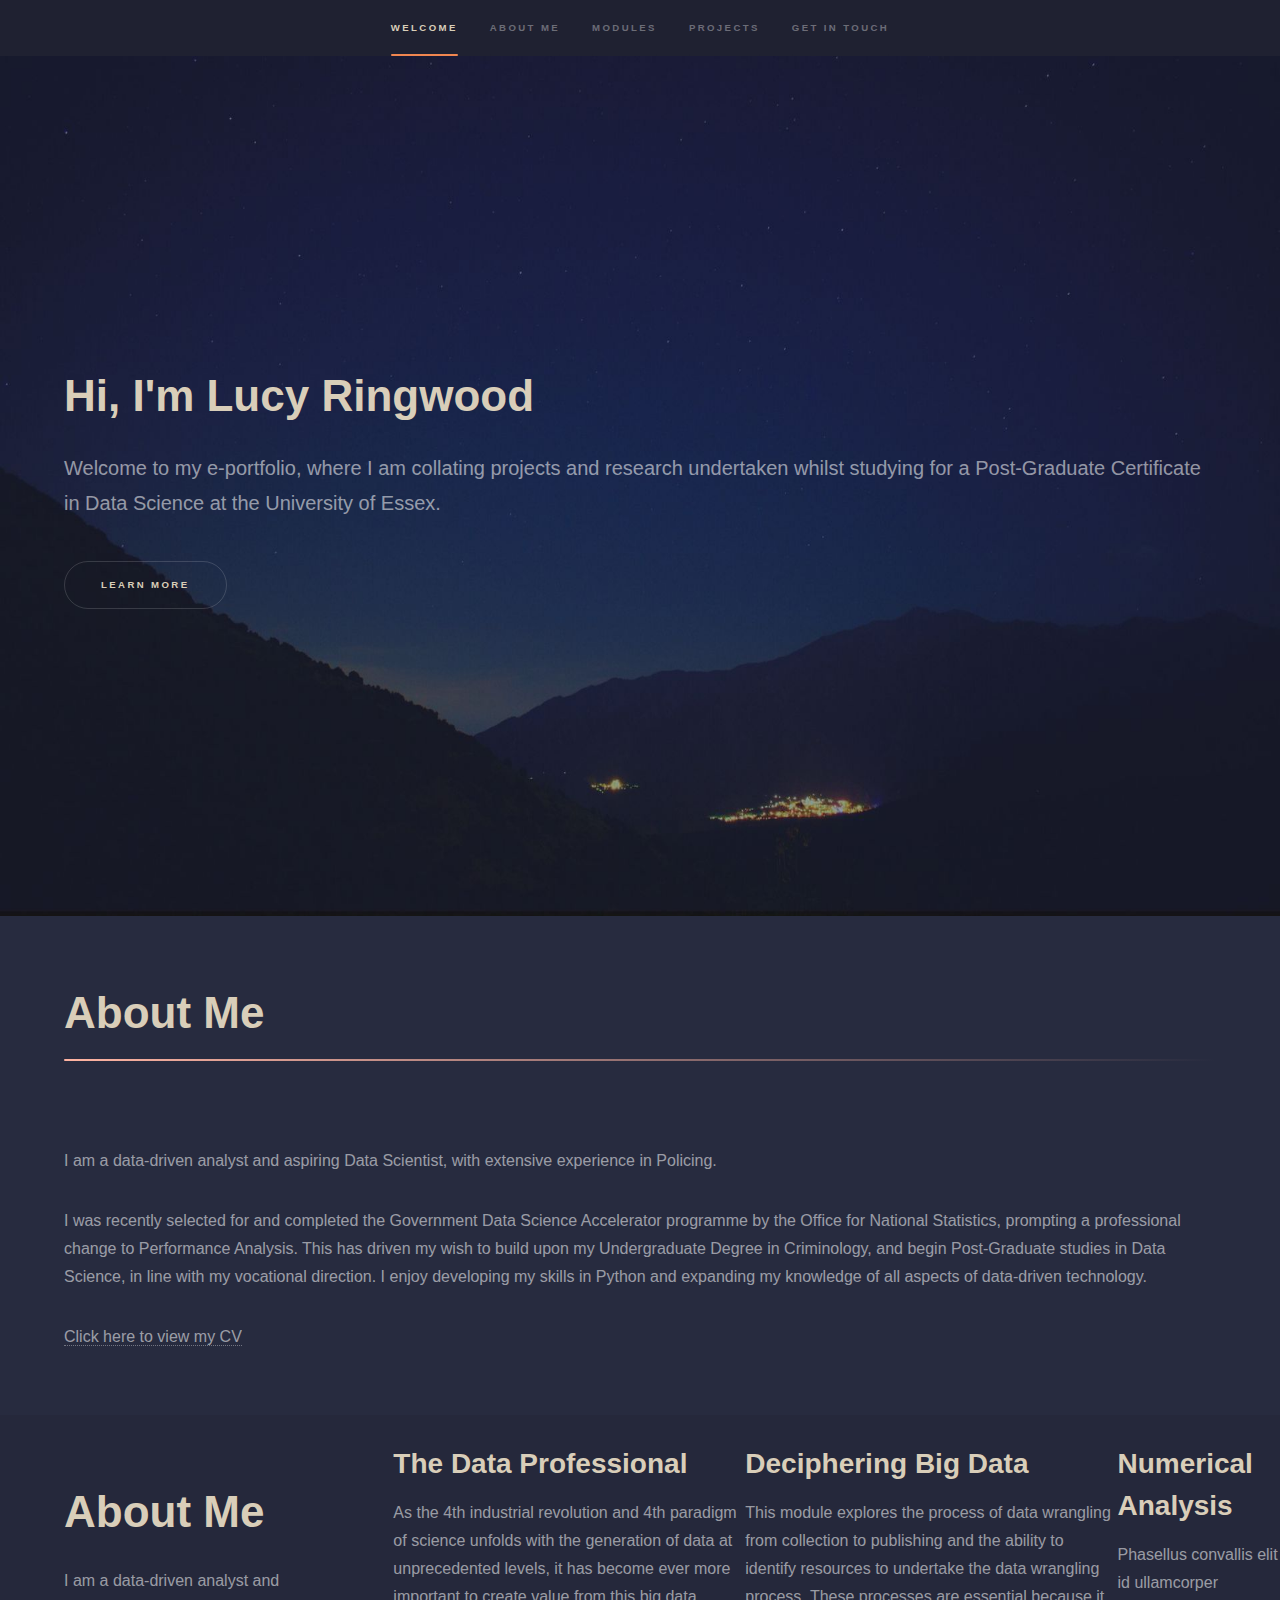
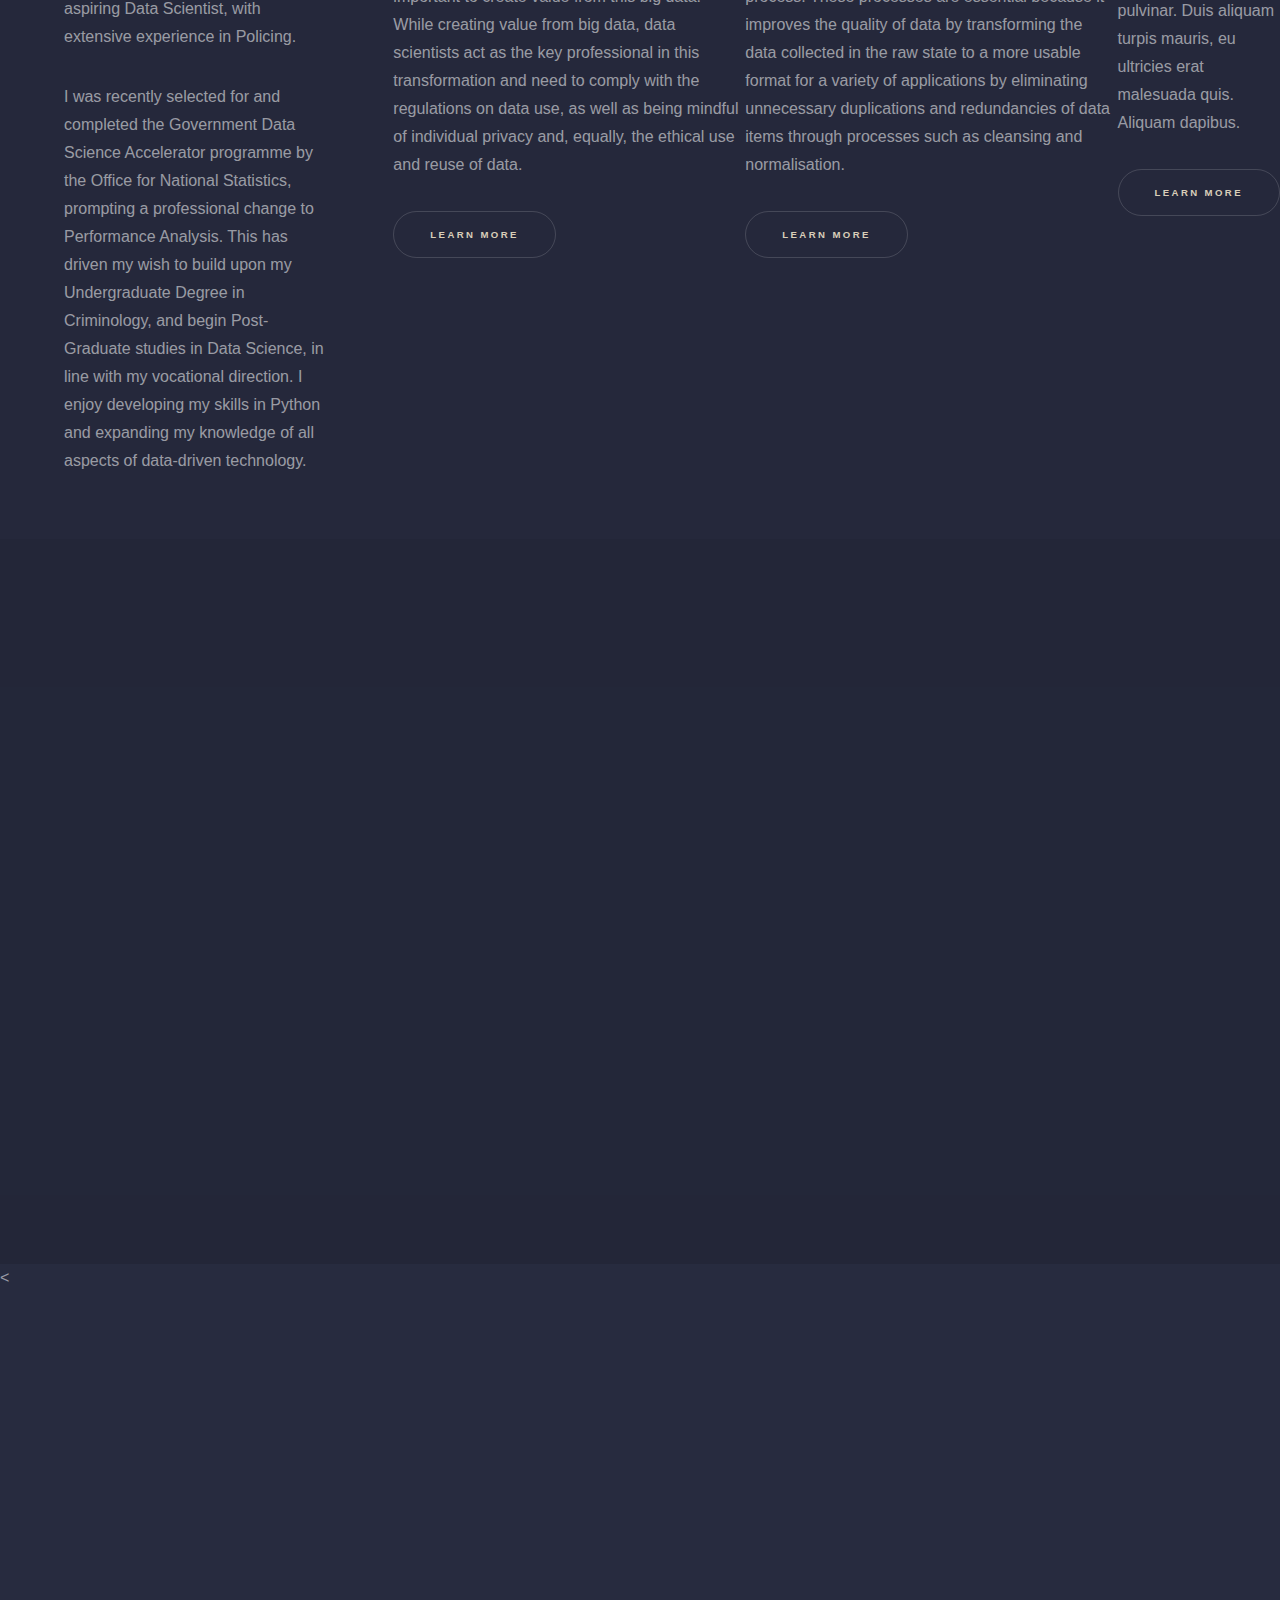
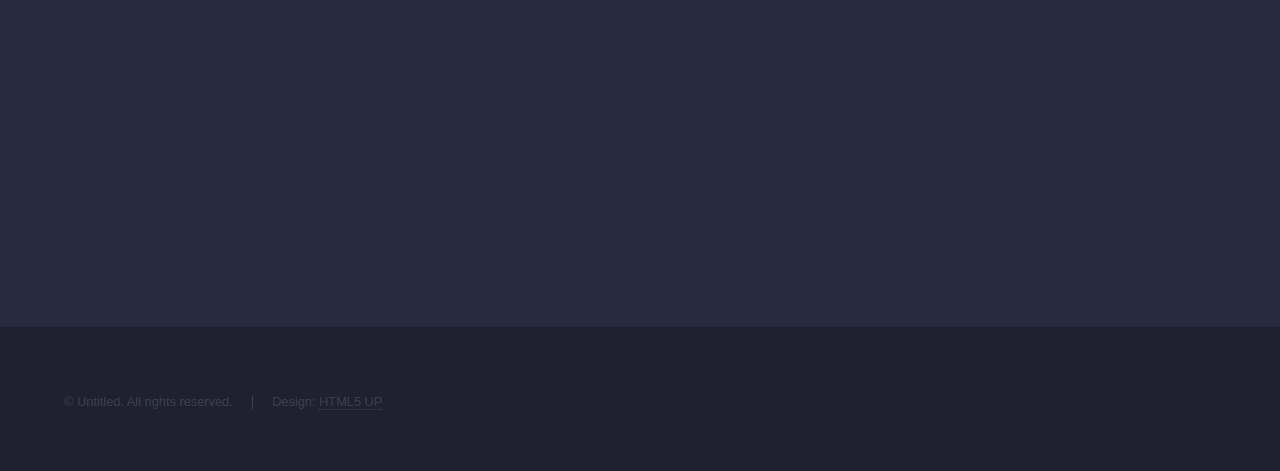
==== commit b0ddd5d3: "Update index.html" ====
--- a/index.html
+++ b/index.html
@@ -66,6 +66,8 @@
 				
 						<!-- Two -->
 					<section id="two" class="wrapper style3 fade-up">
+						<section>
+							<section id="main" class="wrapper">
 						<div class="inner">
 							<h1>About Me</h1>
 							<p>I am a data-driven analyst and aspiring Data Scientist, with extensive experience in Policing.</p>
@@ -75,11 +77,11 @@
 to build upon my Undergraduate Degree in Criminology, and begin
 Post-Graduate studies in Data Science, in line with my vocational
 direction. I enjoy developing my skills in Python and expanding my knowledge of all aspects of data-driven technology. 
-
-								
+							
 						
 						</div>
 					</section>
+				</section>
 
 				<!-- One -->
 						<section>
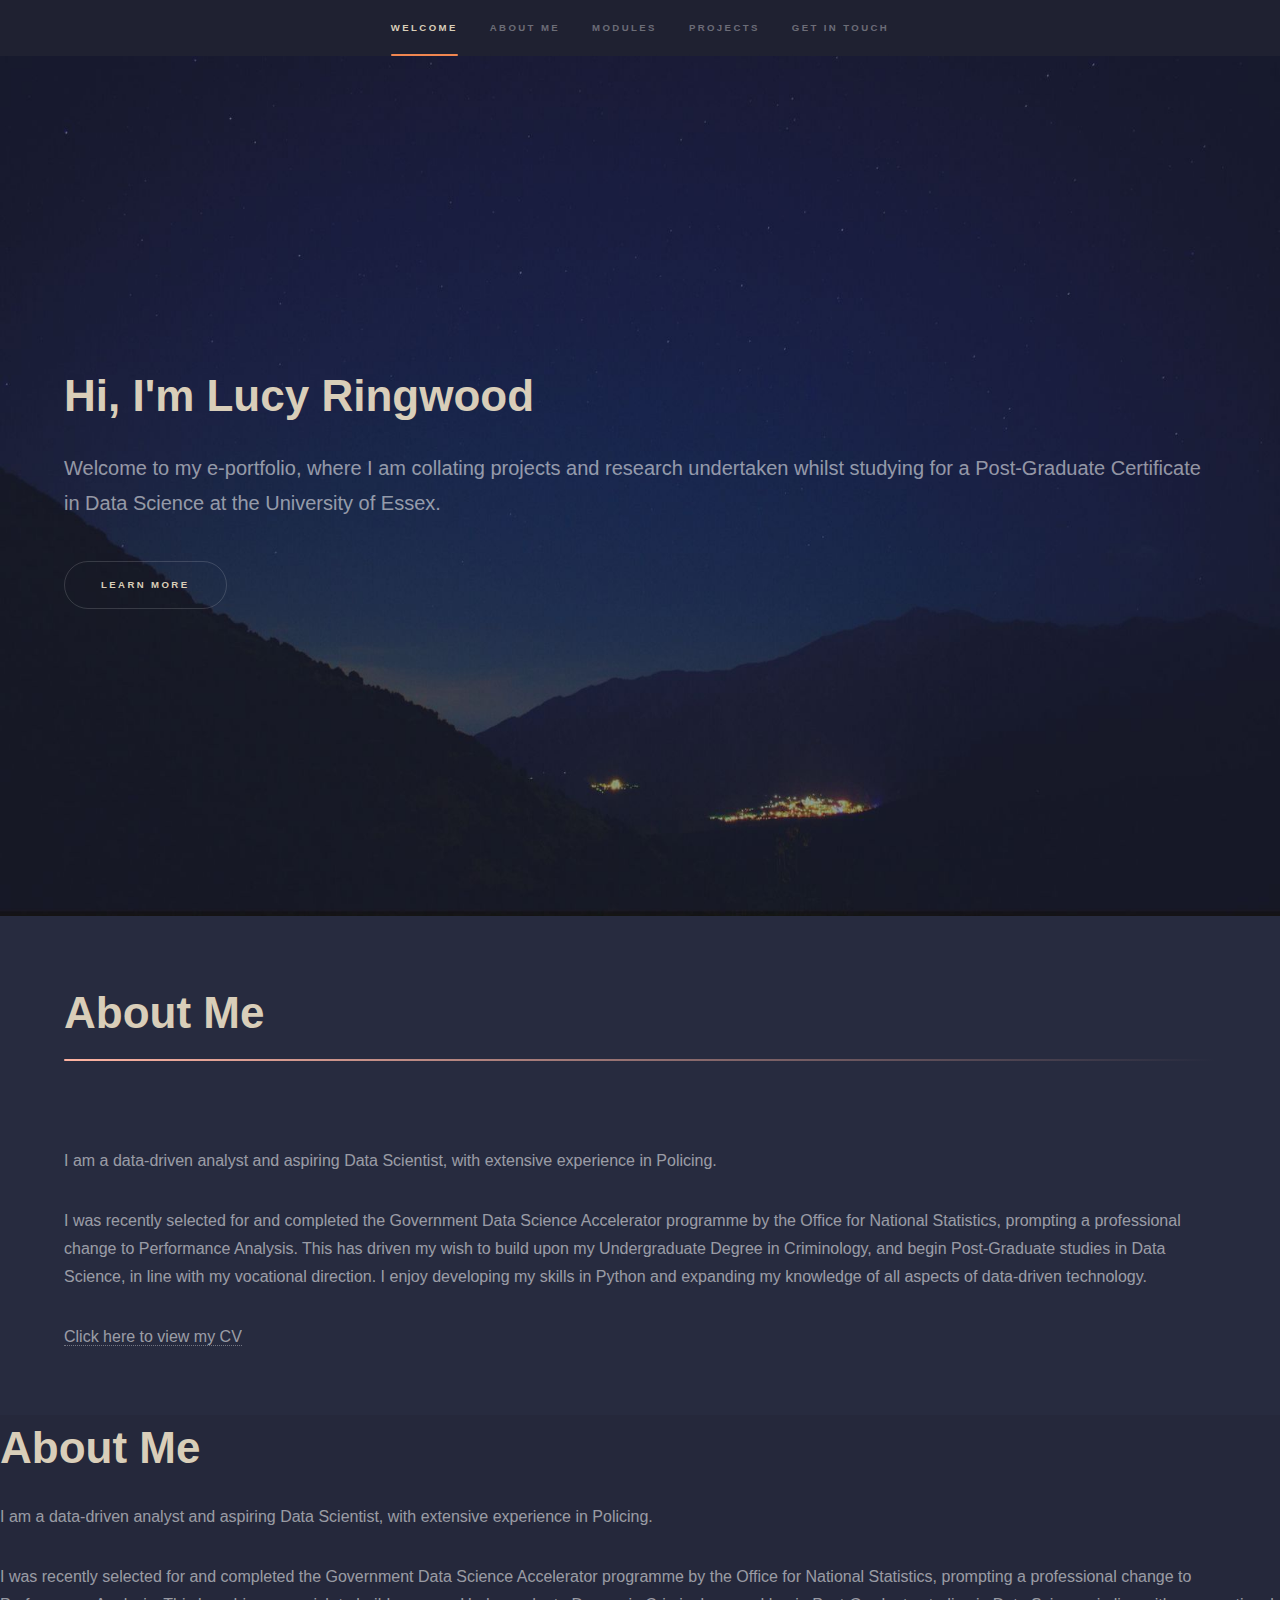
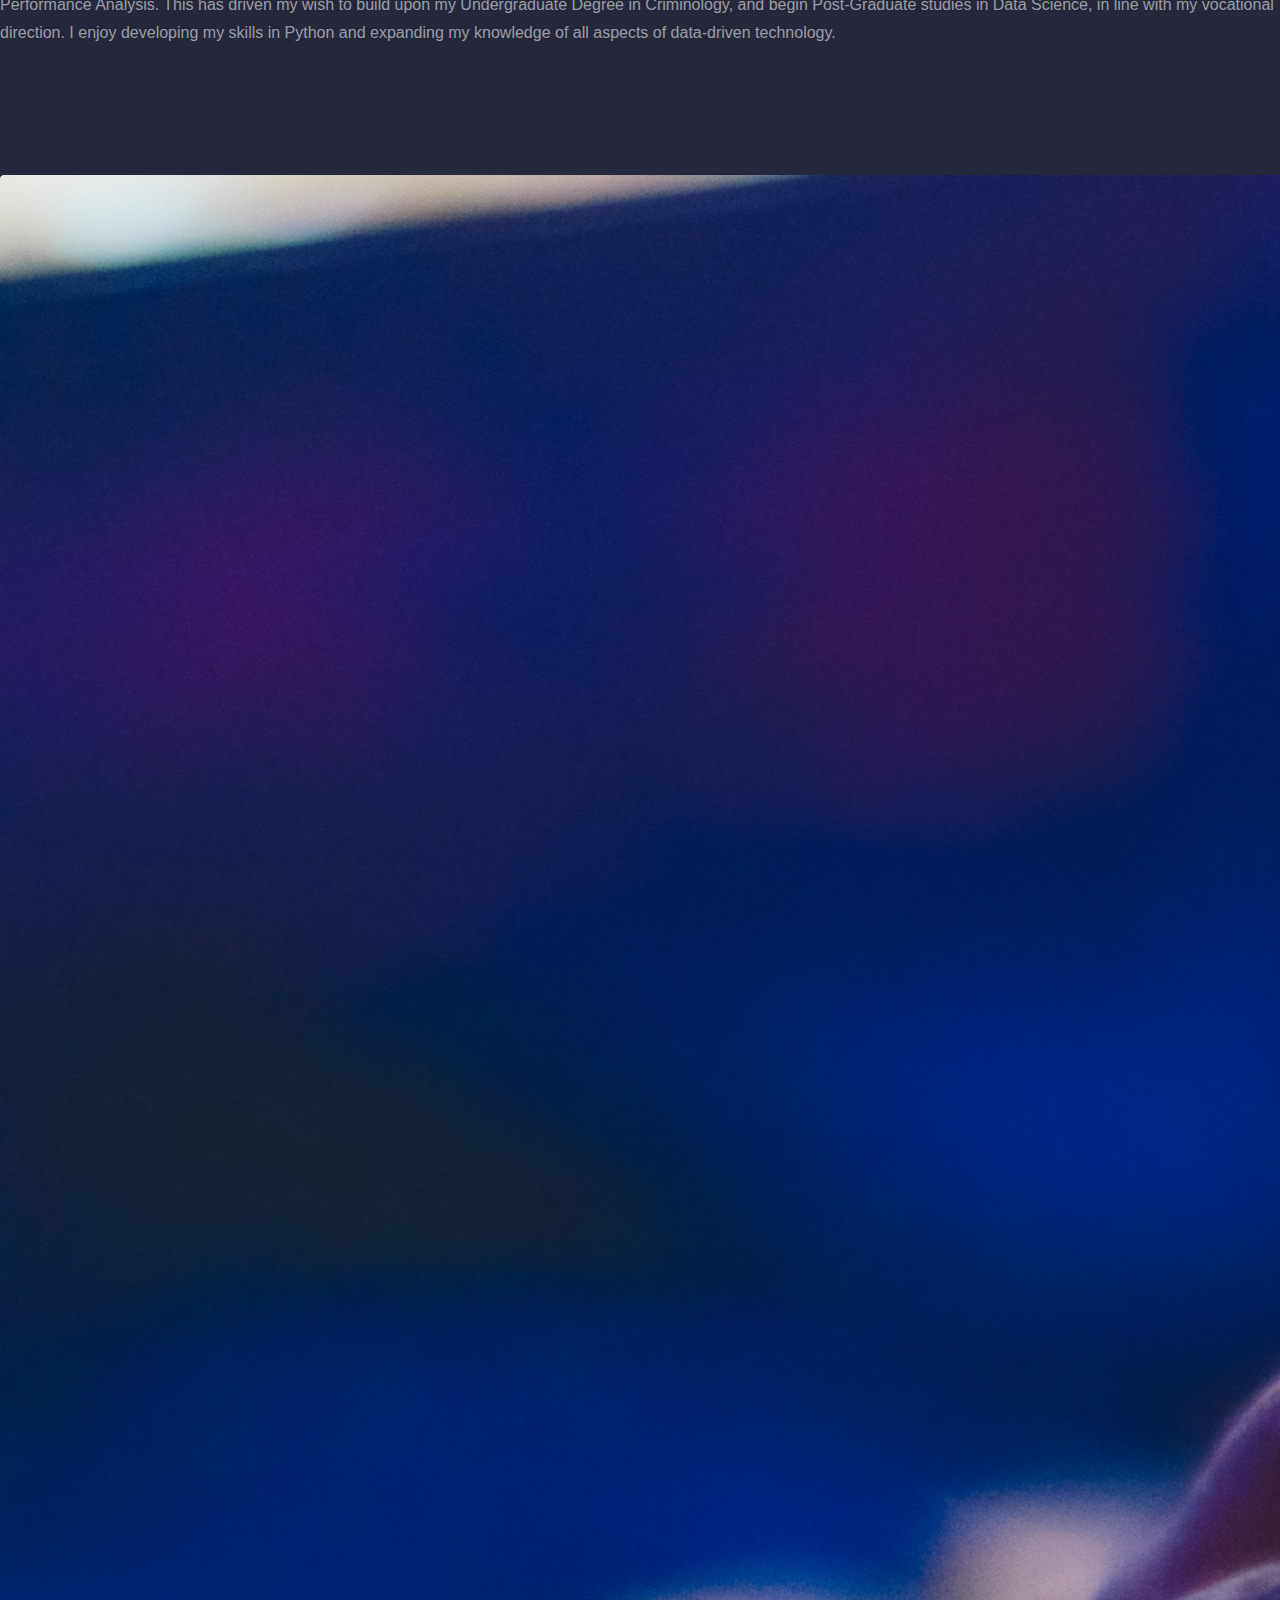
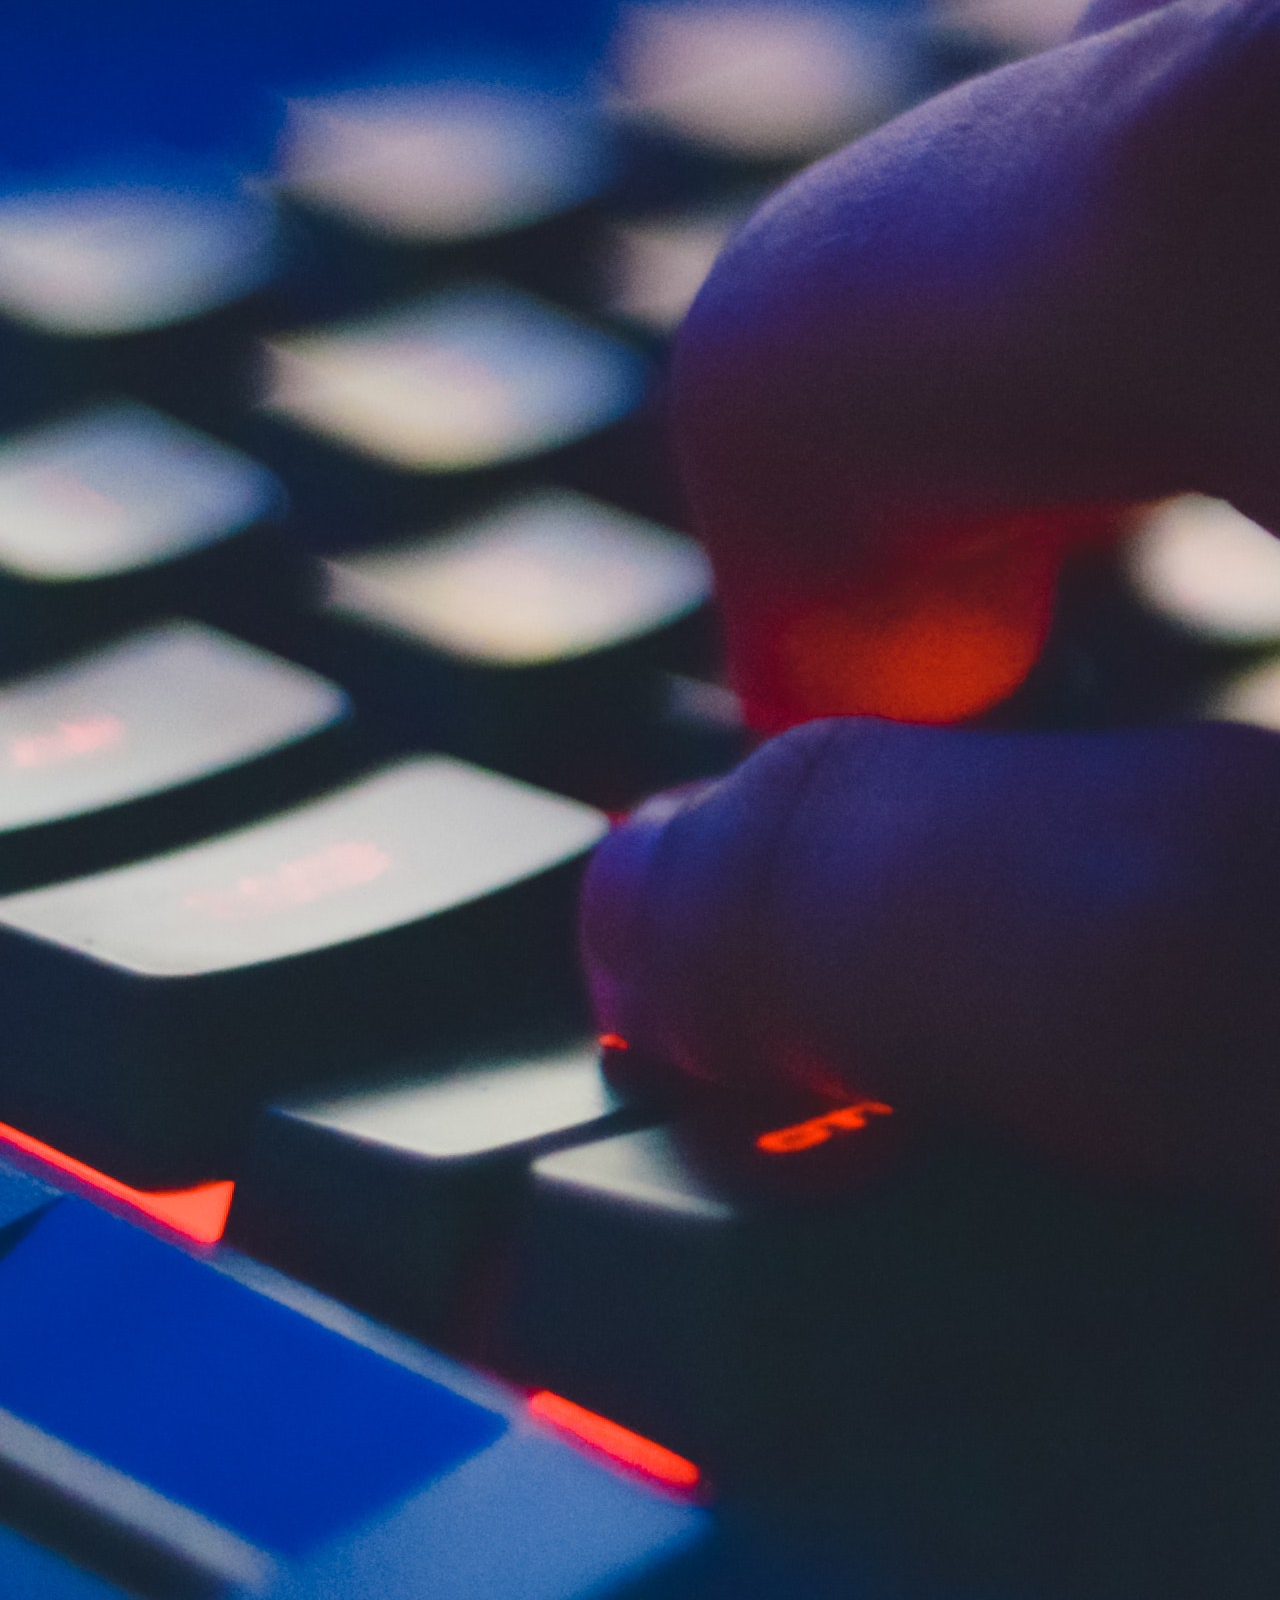
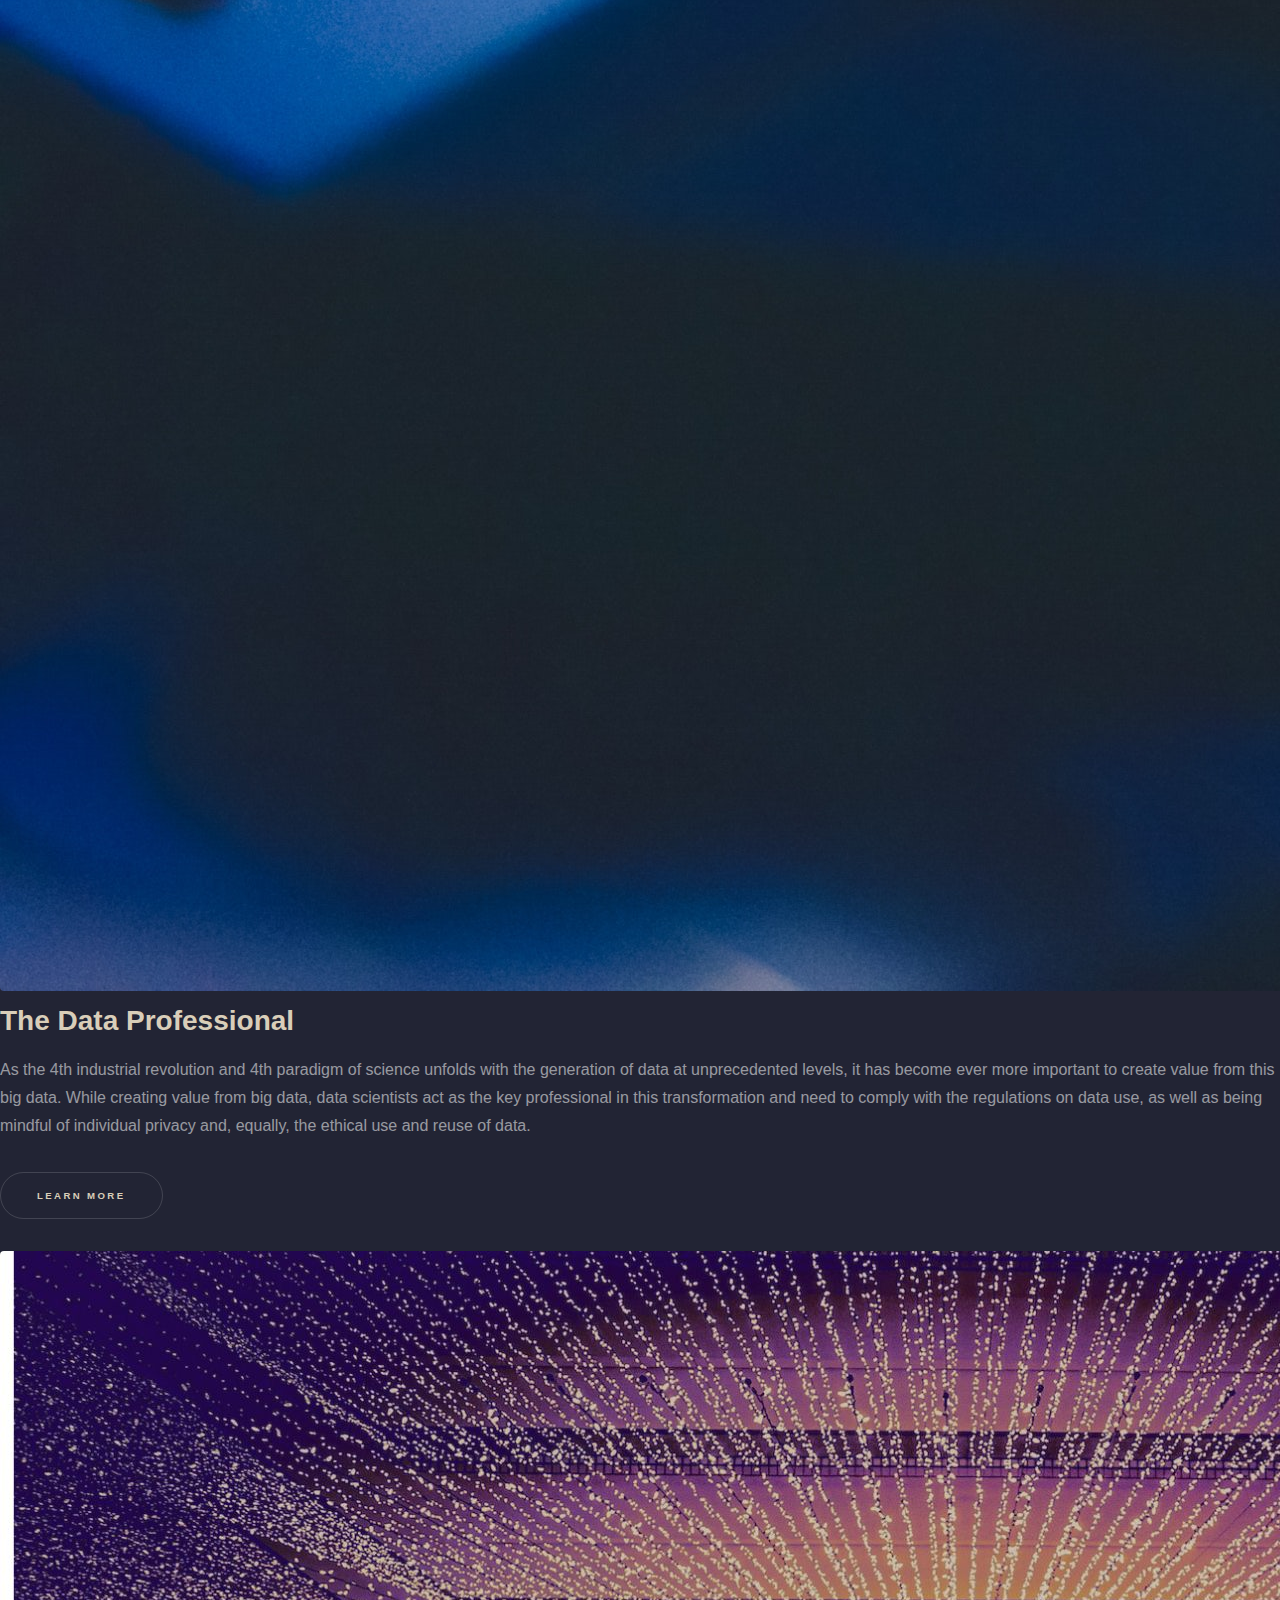
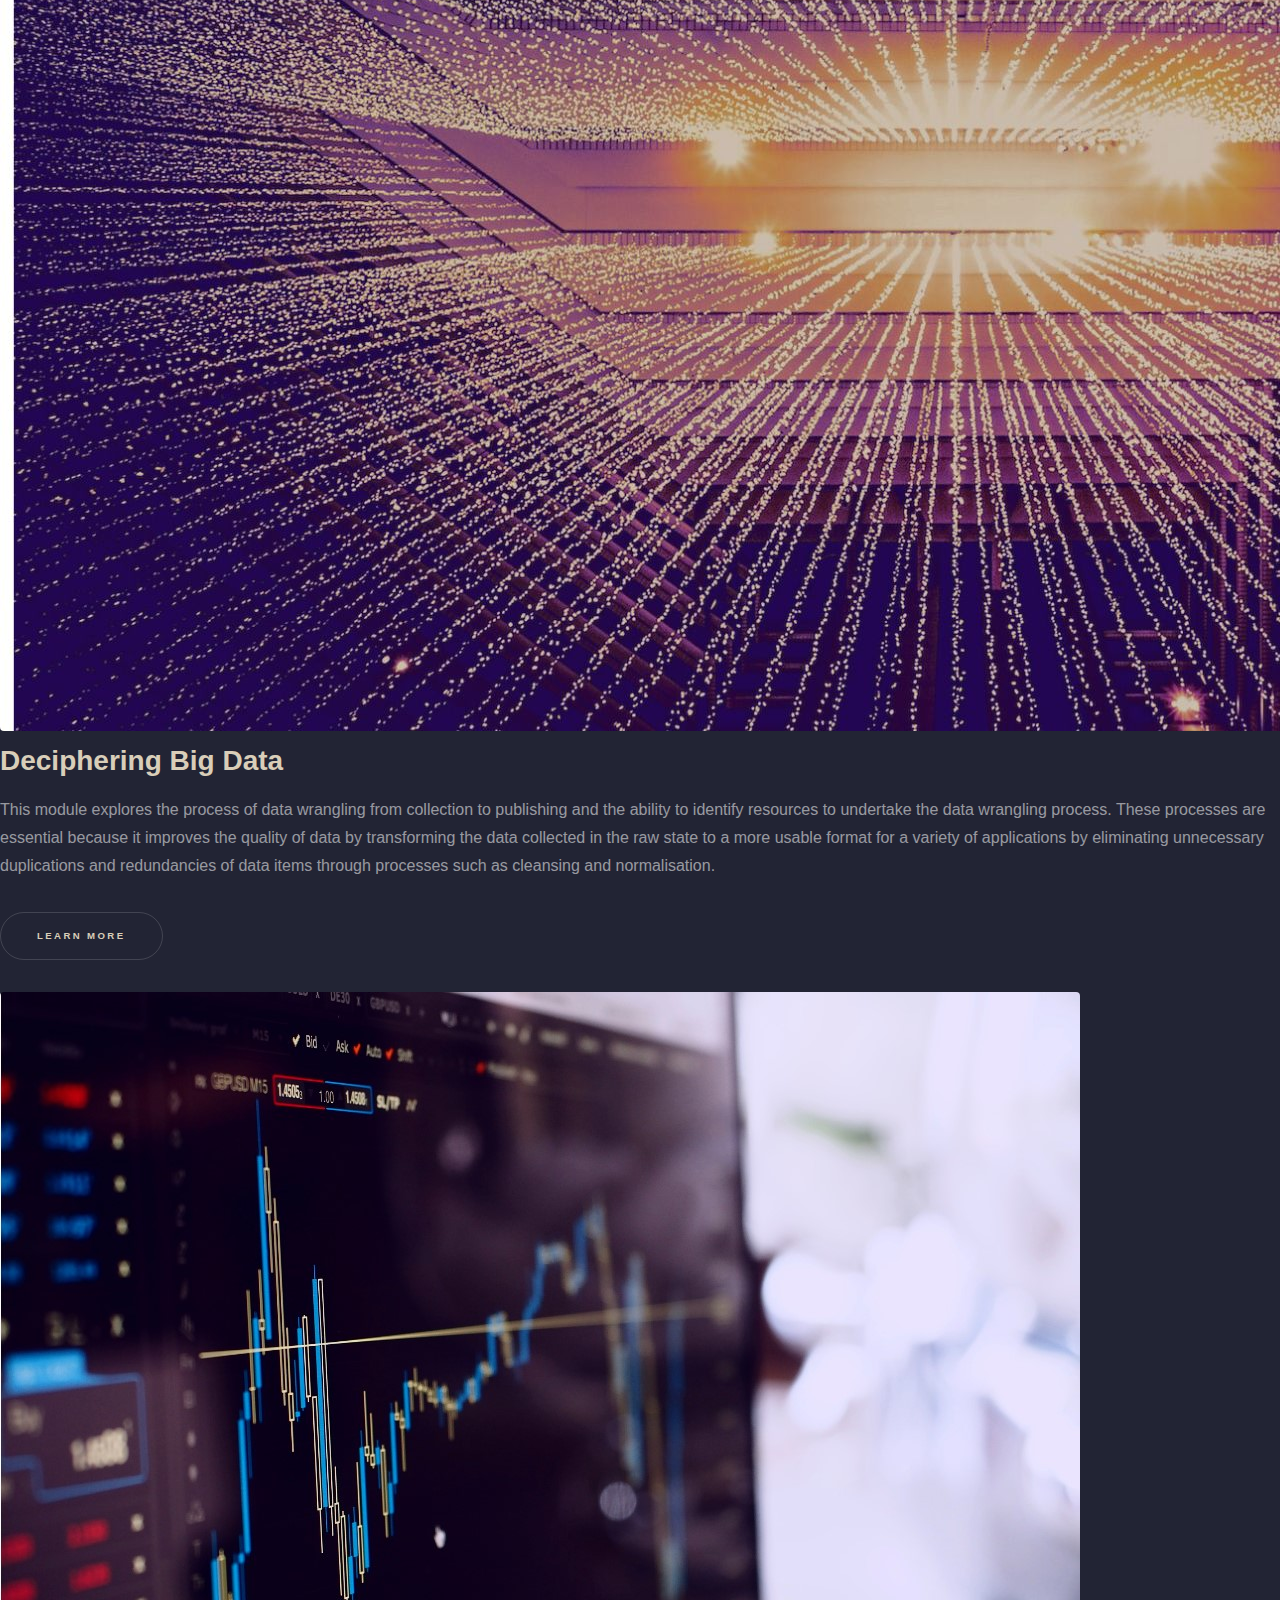
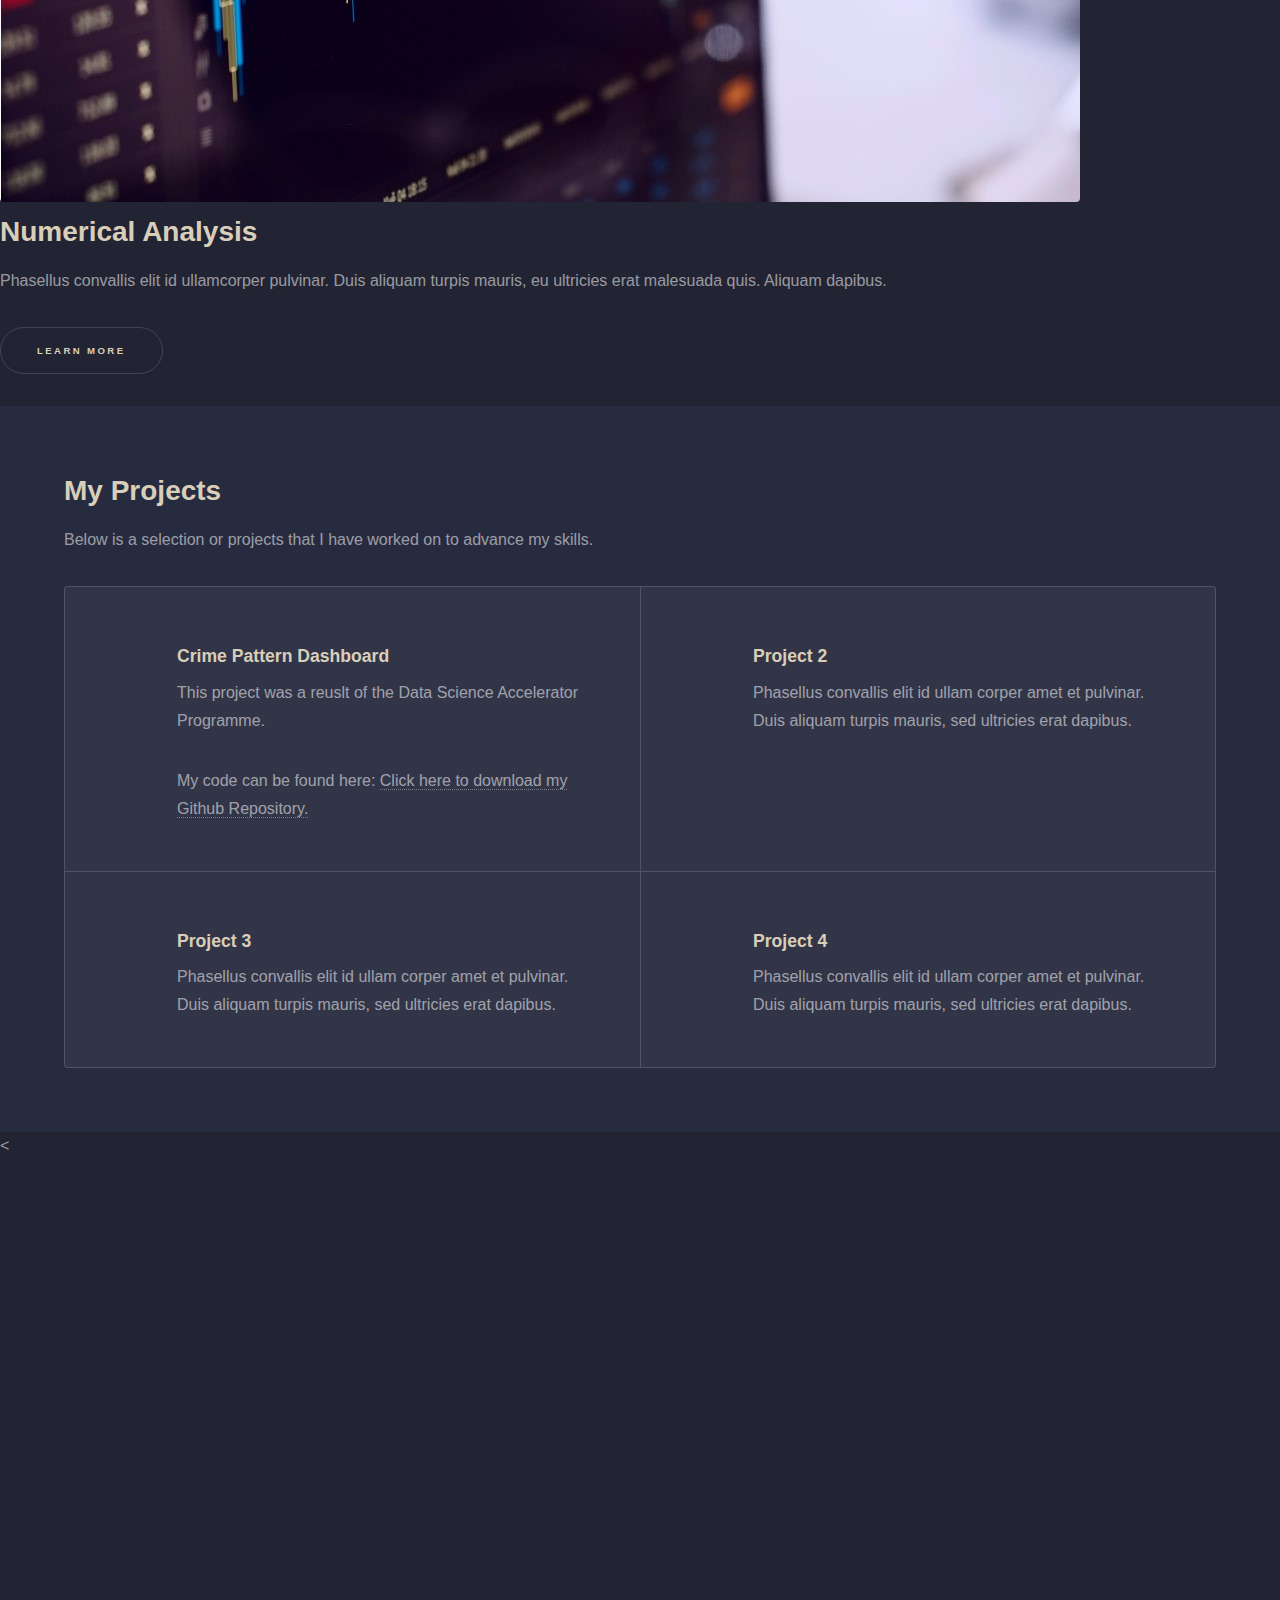
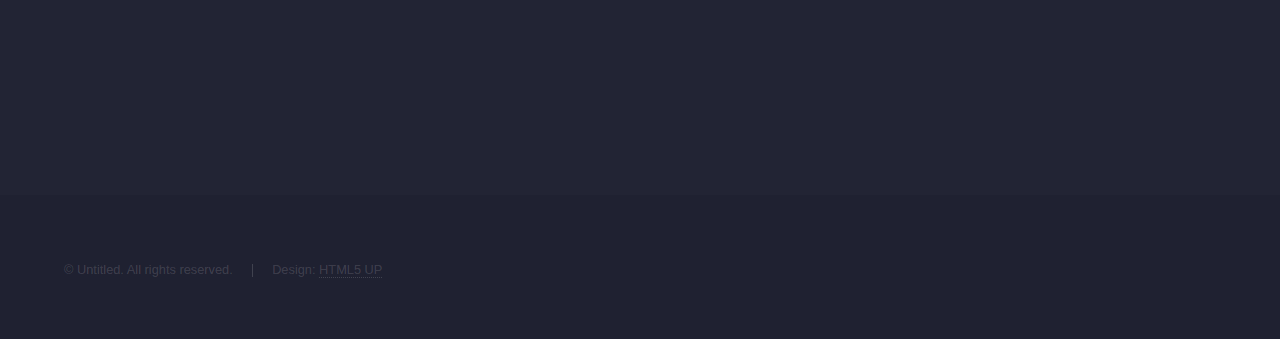
==== commit db92ab97: "Update index.html" ====
--- a/index.html
+++ b/index.html
@@ -67,8 +67,6 @@
 						<!-- Two -->
 					<section id="two" class="wrapper style3 fade-up">
 						<section>
-							<section id="main" class="wrapper">
-						<div class="inner">
 							<h1>About Me</h1>
 							<p>I am a data-driven analyst and aspiring Data Scientist, with extensive experience in Policing.</p>
 									<p> I was recently selected for and completed the Government Data Science Accelerator
@@ -81,7 +79,7 @@
 						
 						</div>
 					</section>
-				</section>
+				
 
 				<!-- One -->
 						<section>
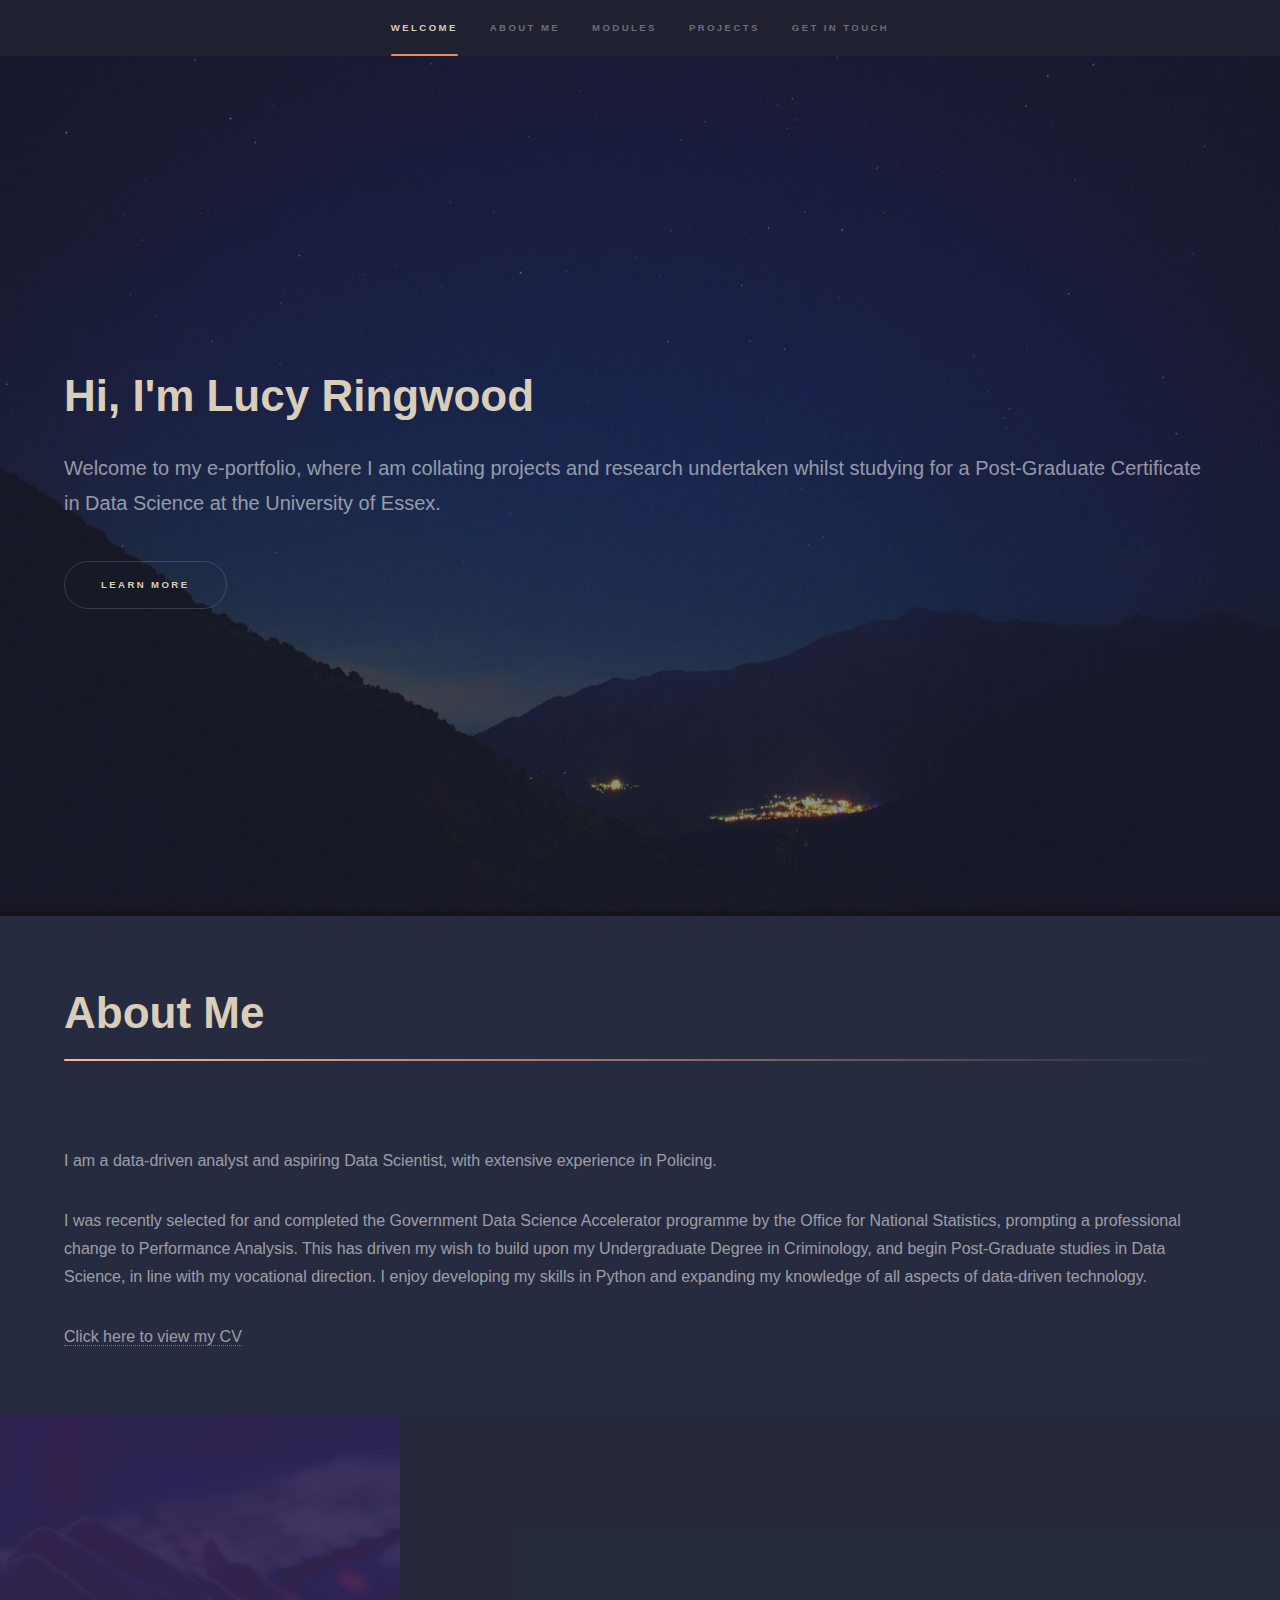
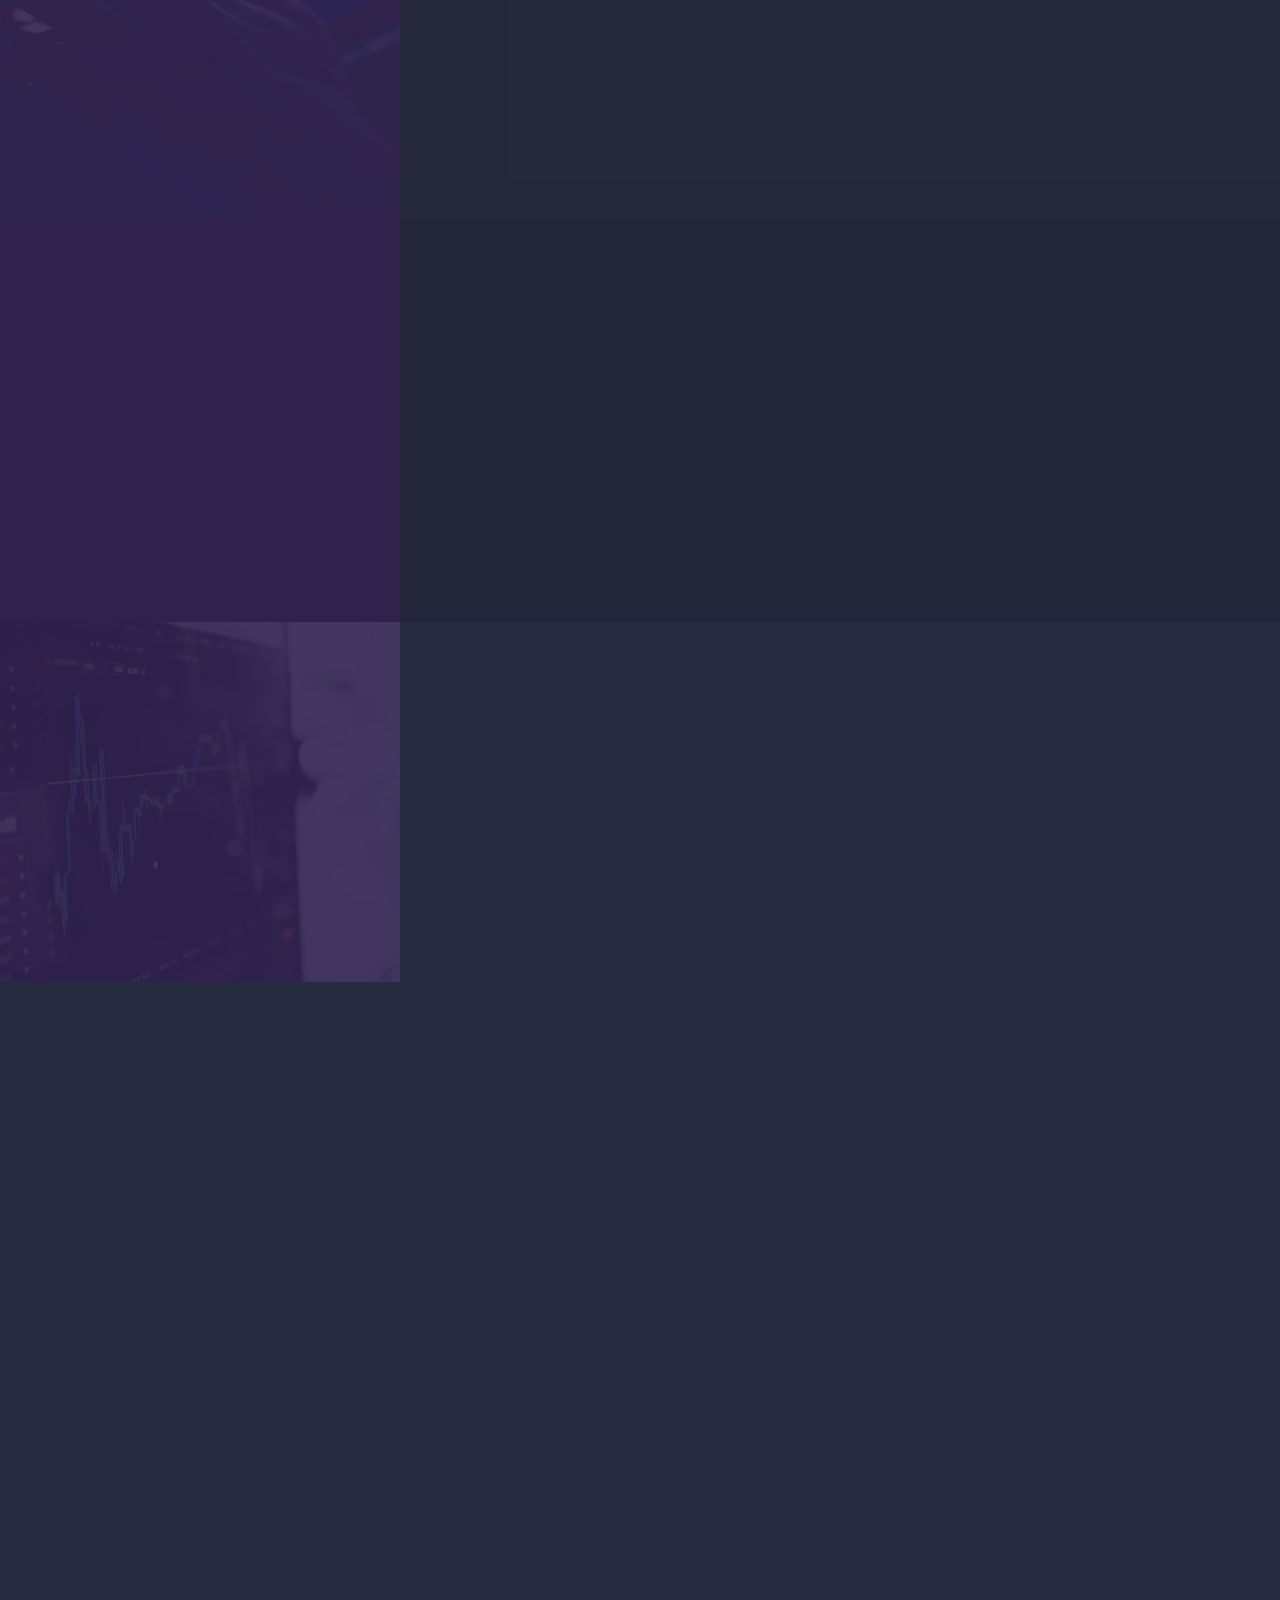
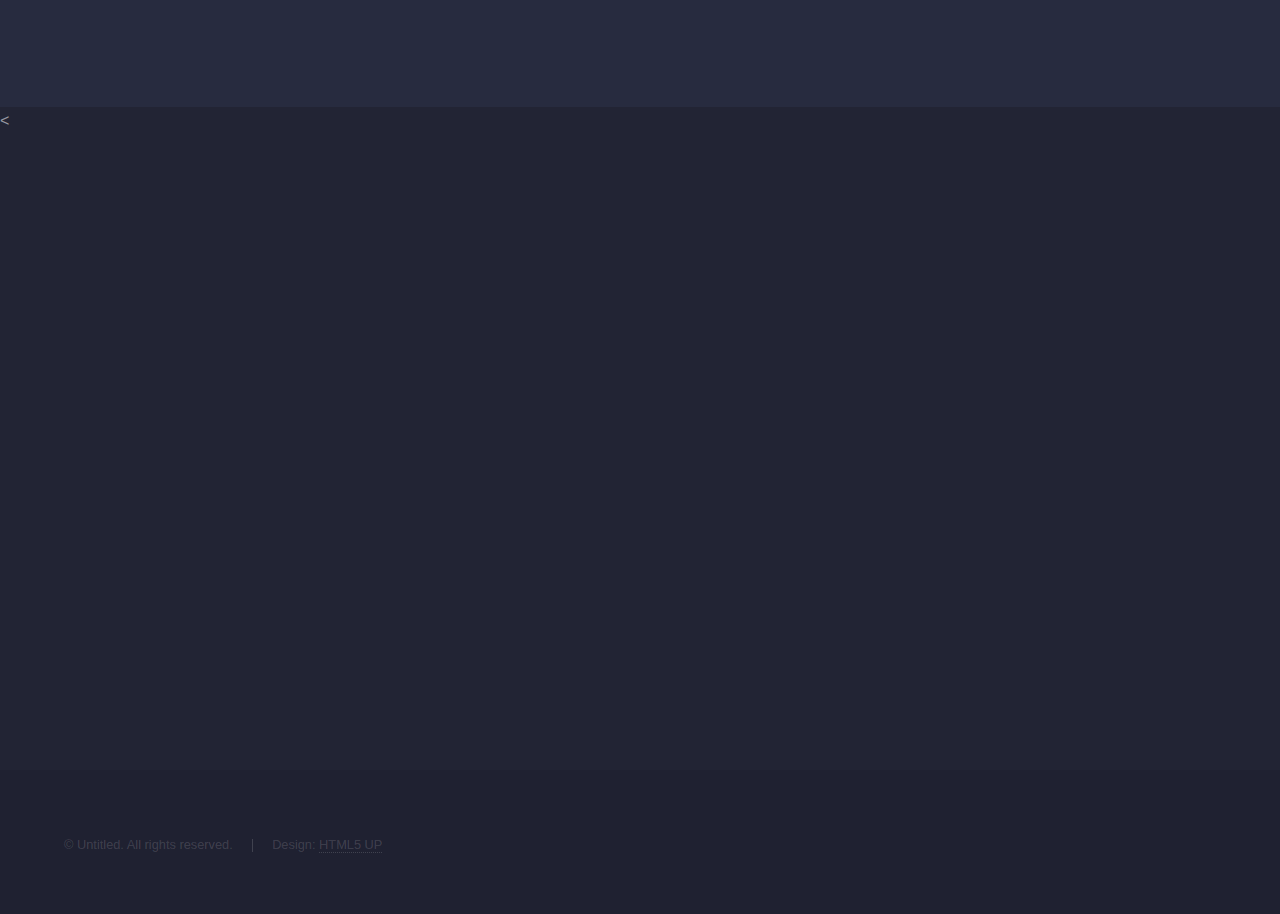
==== commit c6565521: "Update index.html" ====
--- a/index.html
+++ b/index.html
@@ -62,24 +62,8 @@
 									<p>	<a href="Lucy Ringwood CV.pdf" download>Click here to view my CV</a> </p>
 								</div>
 							</section>
-						</section> 
-				
-						<!-- Two -->
-					<section id="two" class="wrapper style3 fade-up">
-						<section>
-							<h1>About Me</h1>
-							<p>I am a data-driven analyst and aspiring Data Scientist, with extensive experience in Policing.</p>
-									<p> I was recently selected for and completed the Government Data Science Accelerator
-programme by the Office for National Statistics, prompting a
-professional change to Performance Analysis. This has driven my wish
-to build upon my Undergraduate Degree in Criminology, and begin
-Post-Graduate studies in Data Science, in line with my vocational
-direction. I enjoy developing my skills in Python and expanding my knowledge of all aspects of data-driven technology. 
-							
+						</section>
 						
-						</div>
-					</section>
-				
 
 				<!-- One -->
 						<section>
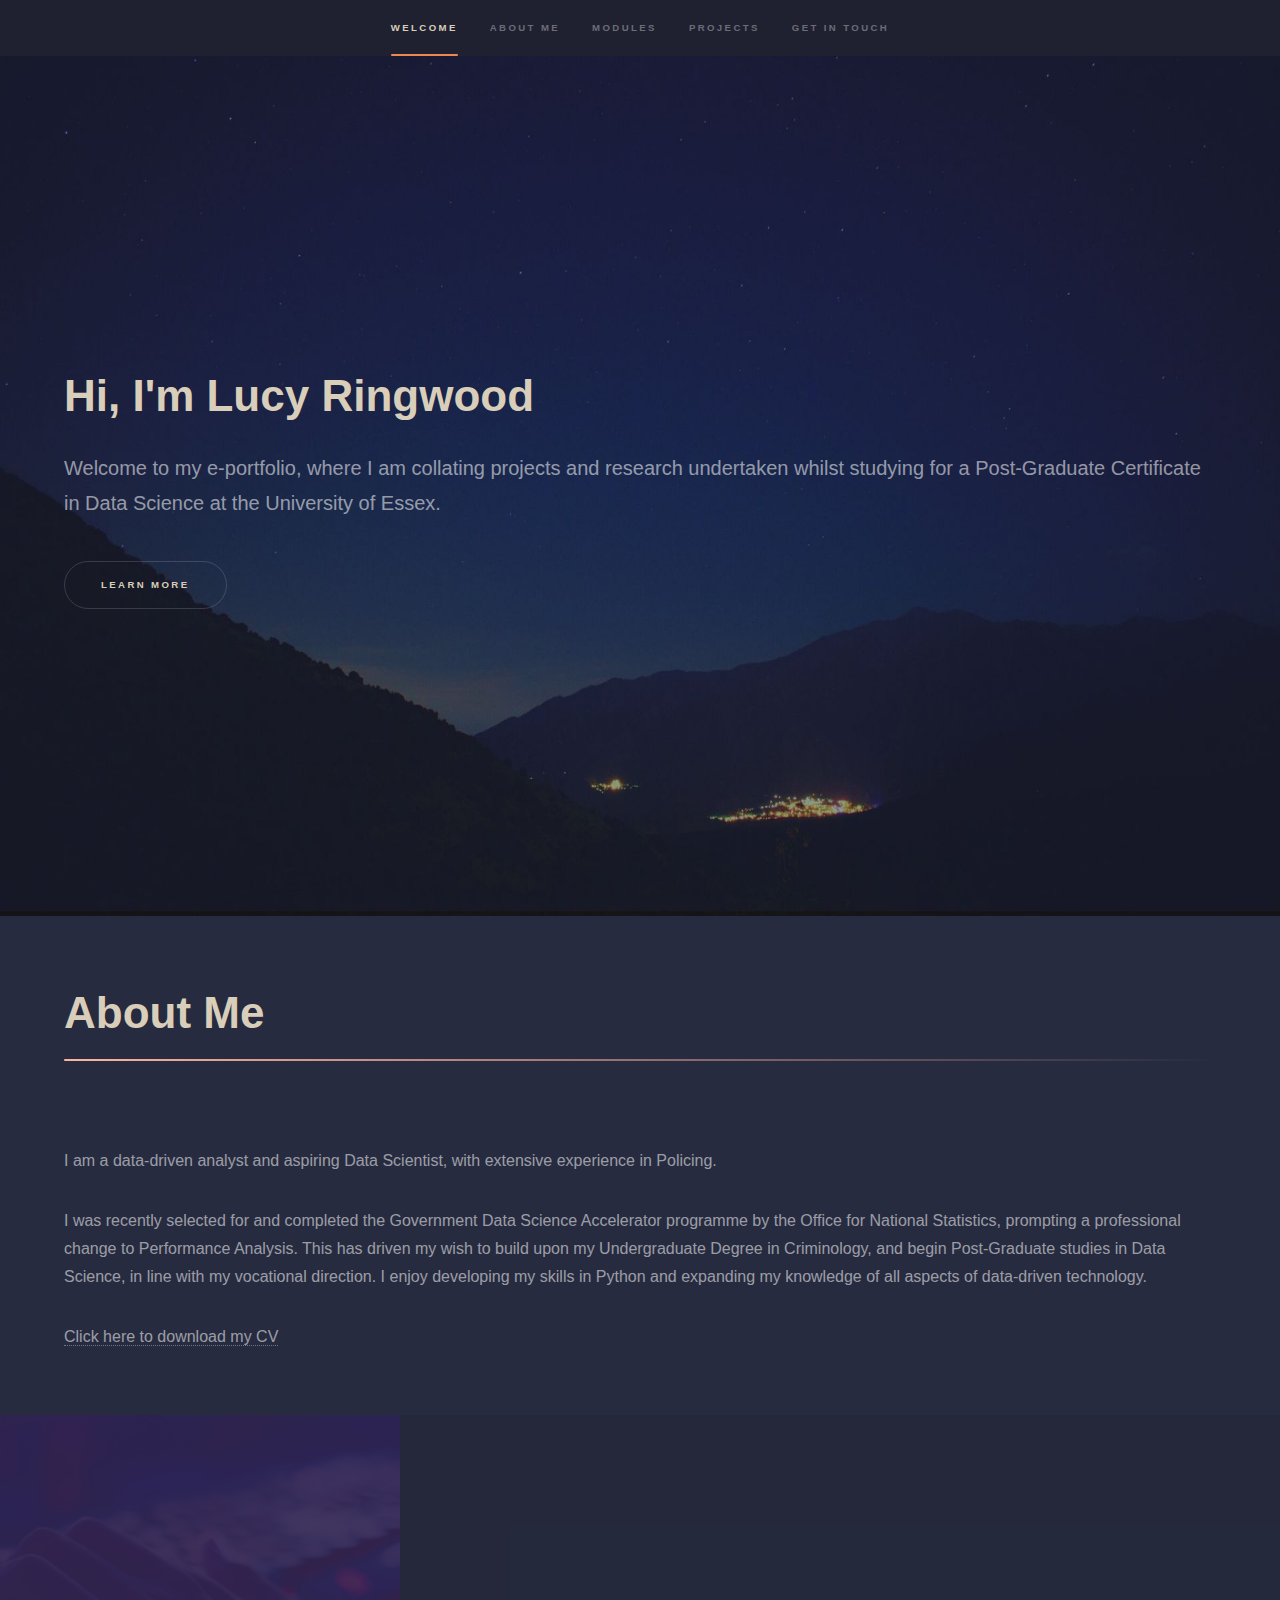
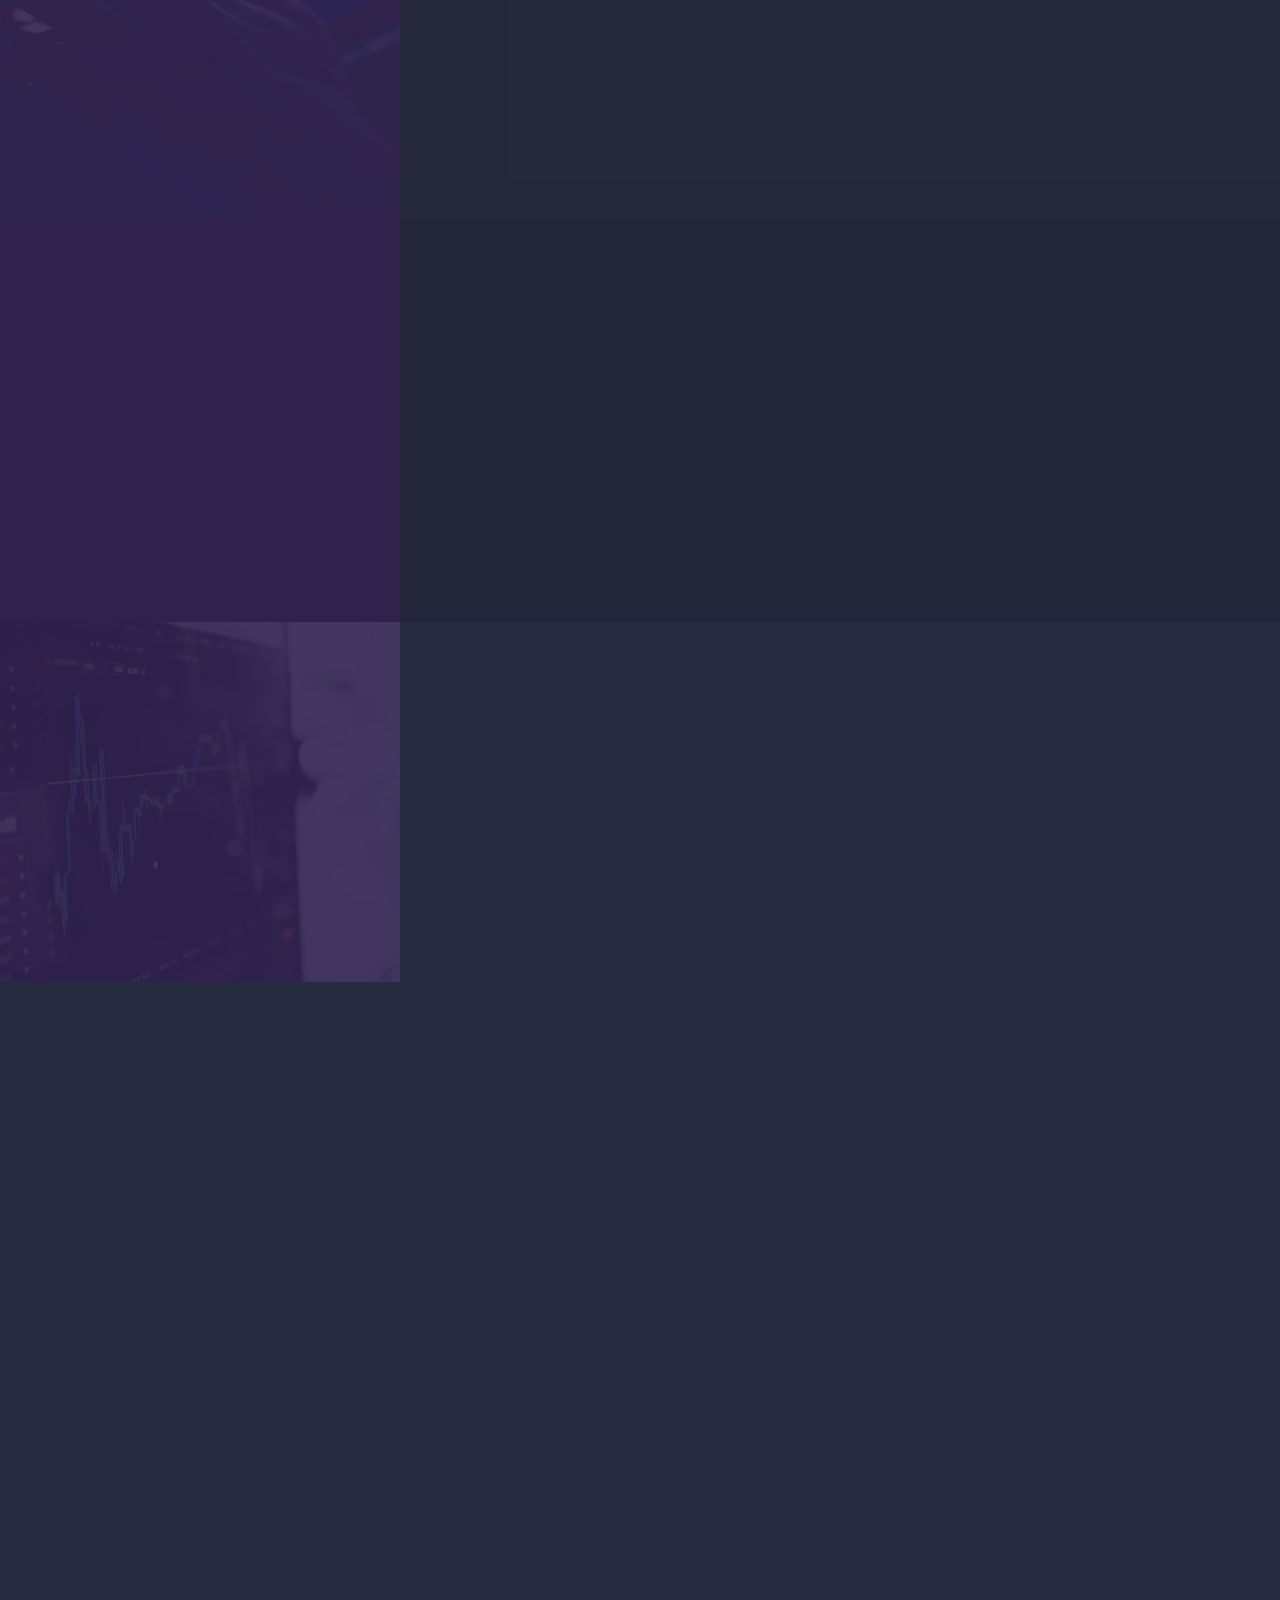
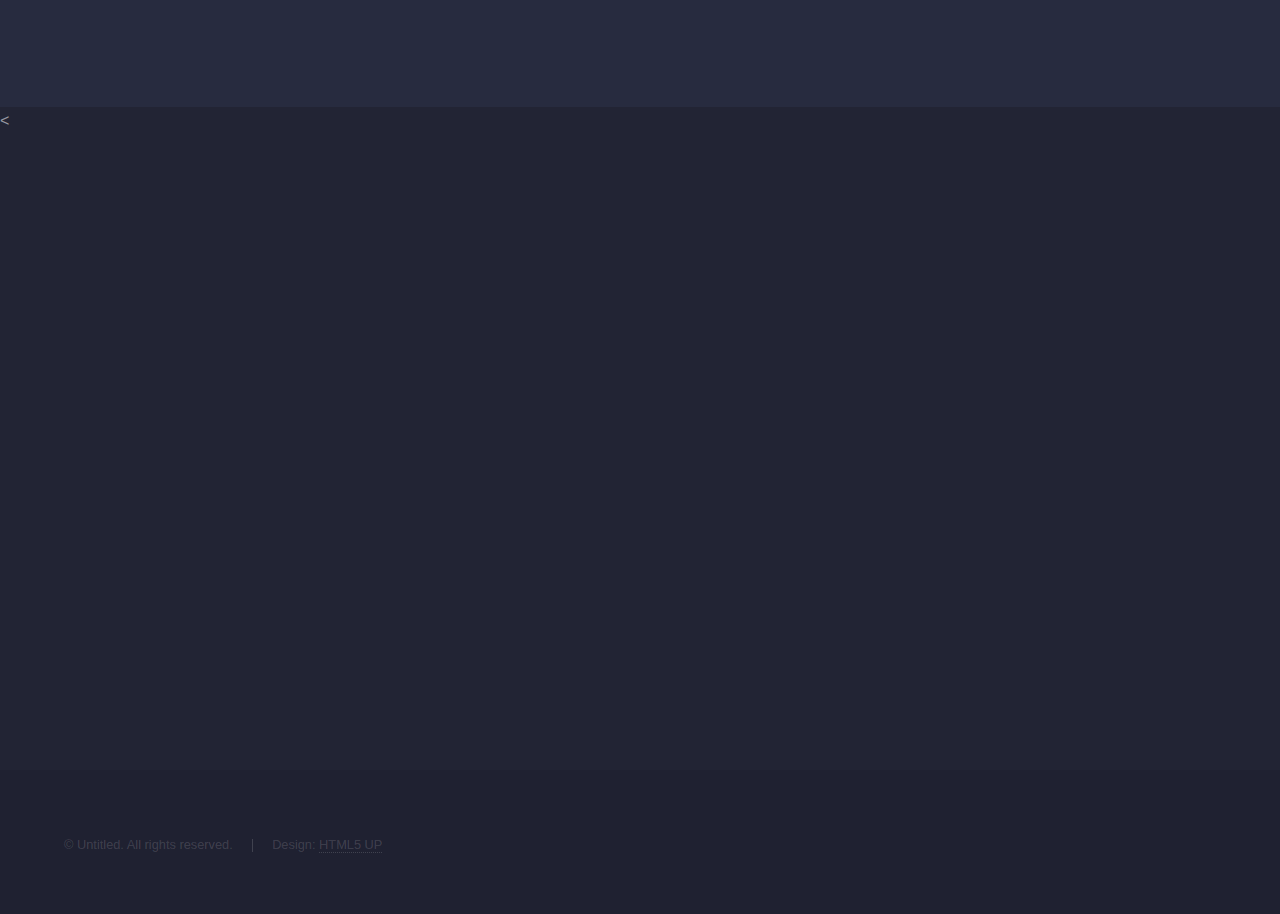
==== commit 72bd087a: "Update index.html" ====
--- a/index.html
+++ b/index.html
@@ -59,7 +59,7 @@
 to build upon my Undergraduate Degree in Criminology, and begin
 Post-Graduate studies in Data Science, in line with my vocational
 direction. I enjoy developing my skills in Python and expanding my knowledge of all aspects of data-driven technology. </p>
-									<p>	<a href="Lucy Ringwood CV.pdf" download>Click here to view my CV</a> </p>
+									<p>	<a href="Lucy Ringwood CV.pdf" download>Click here to download my CV</a> </p>
 								</div>
 							</section>
 						</section>
@@ -67,7 +67,7 @@
 
 				<!-- One -->
 						<section>
-							<a href="#" class="image"><img src="images/data_pro.jpg" alt="" data-position="center center" /></a>
+							<a href="one" class="image"><img src="images/data_pro.jpg" alt="" data-position="center center" /></a>
 							<div class="content">
 								<div class="inner">
 									<h2>The Data Professional</h2>
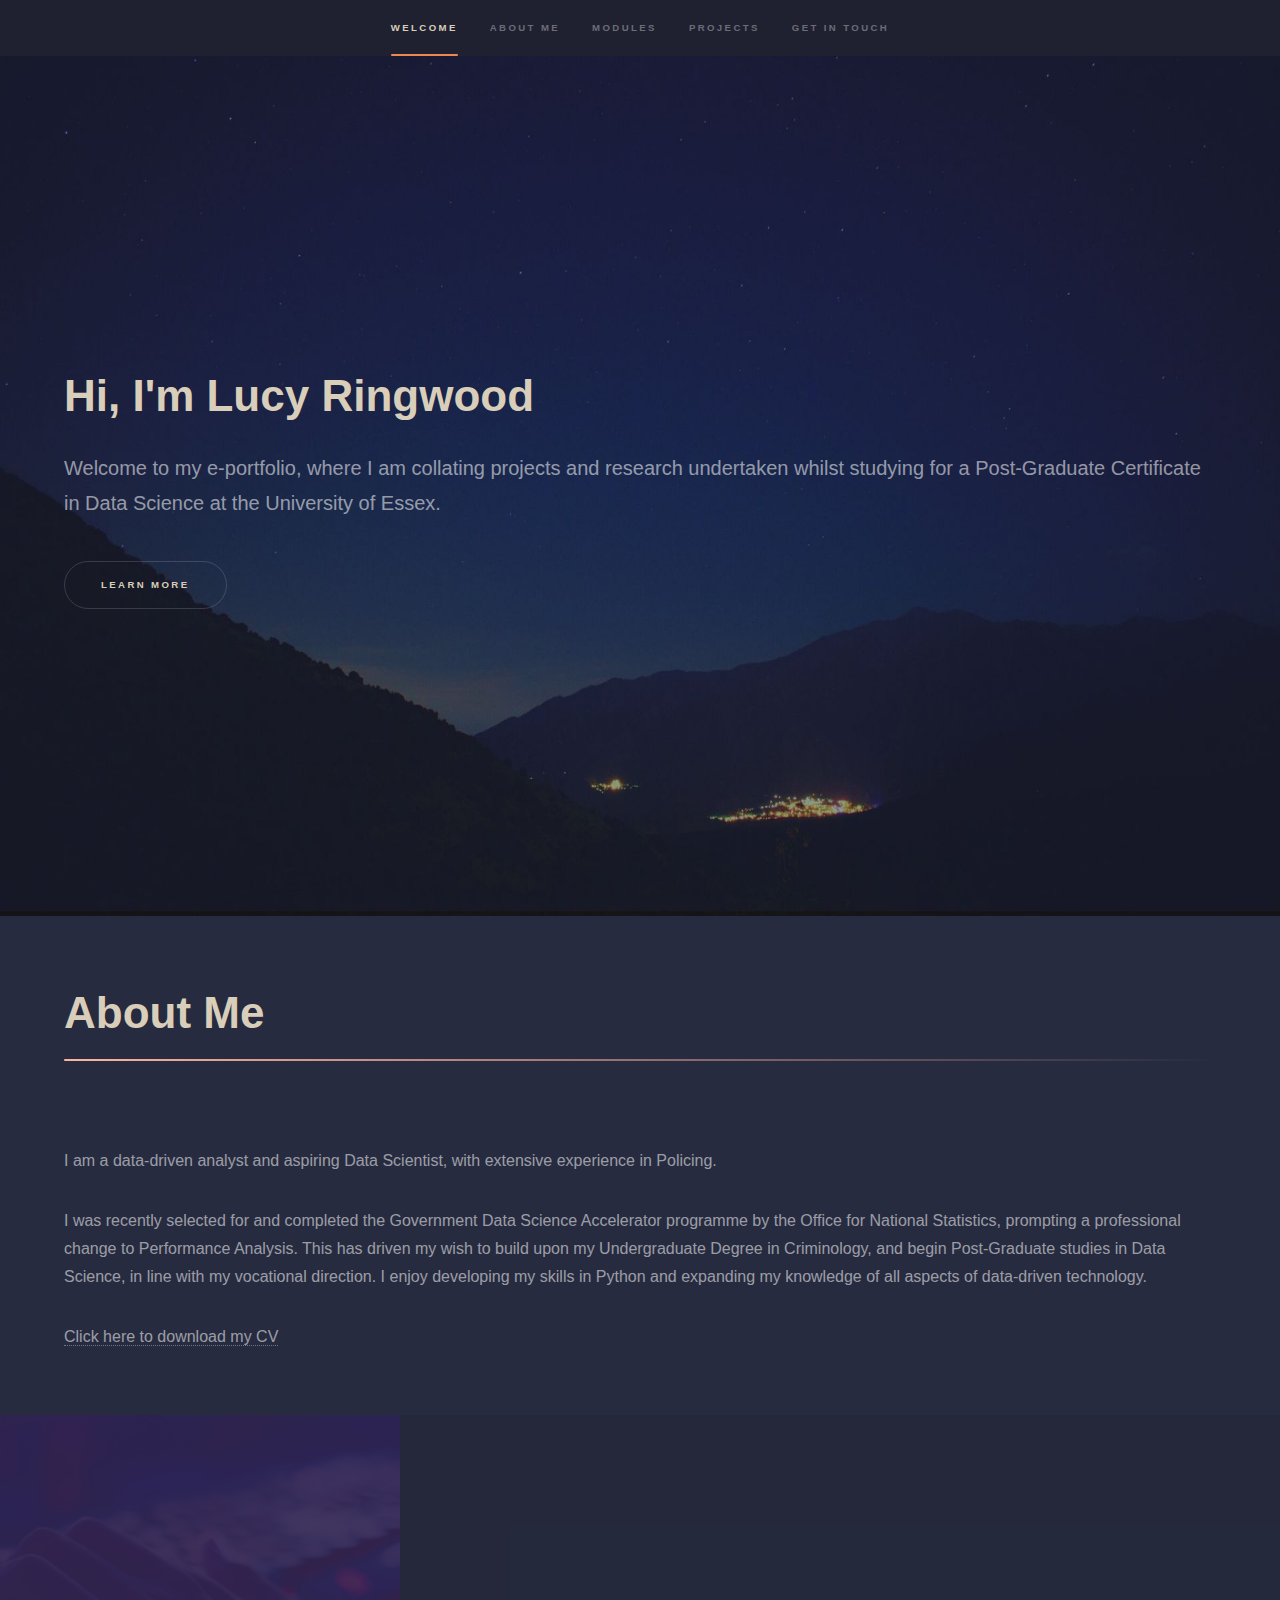
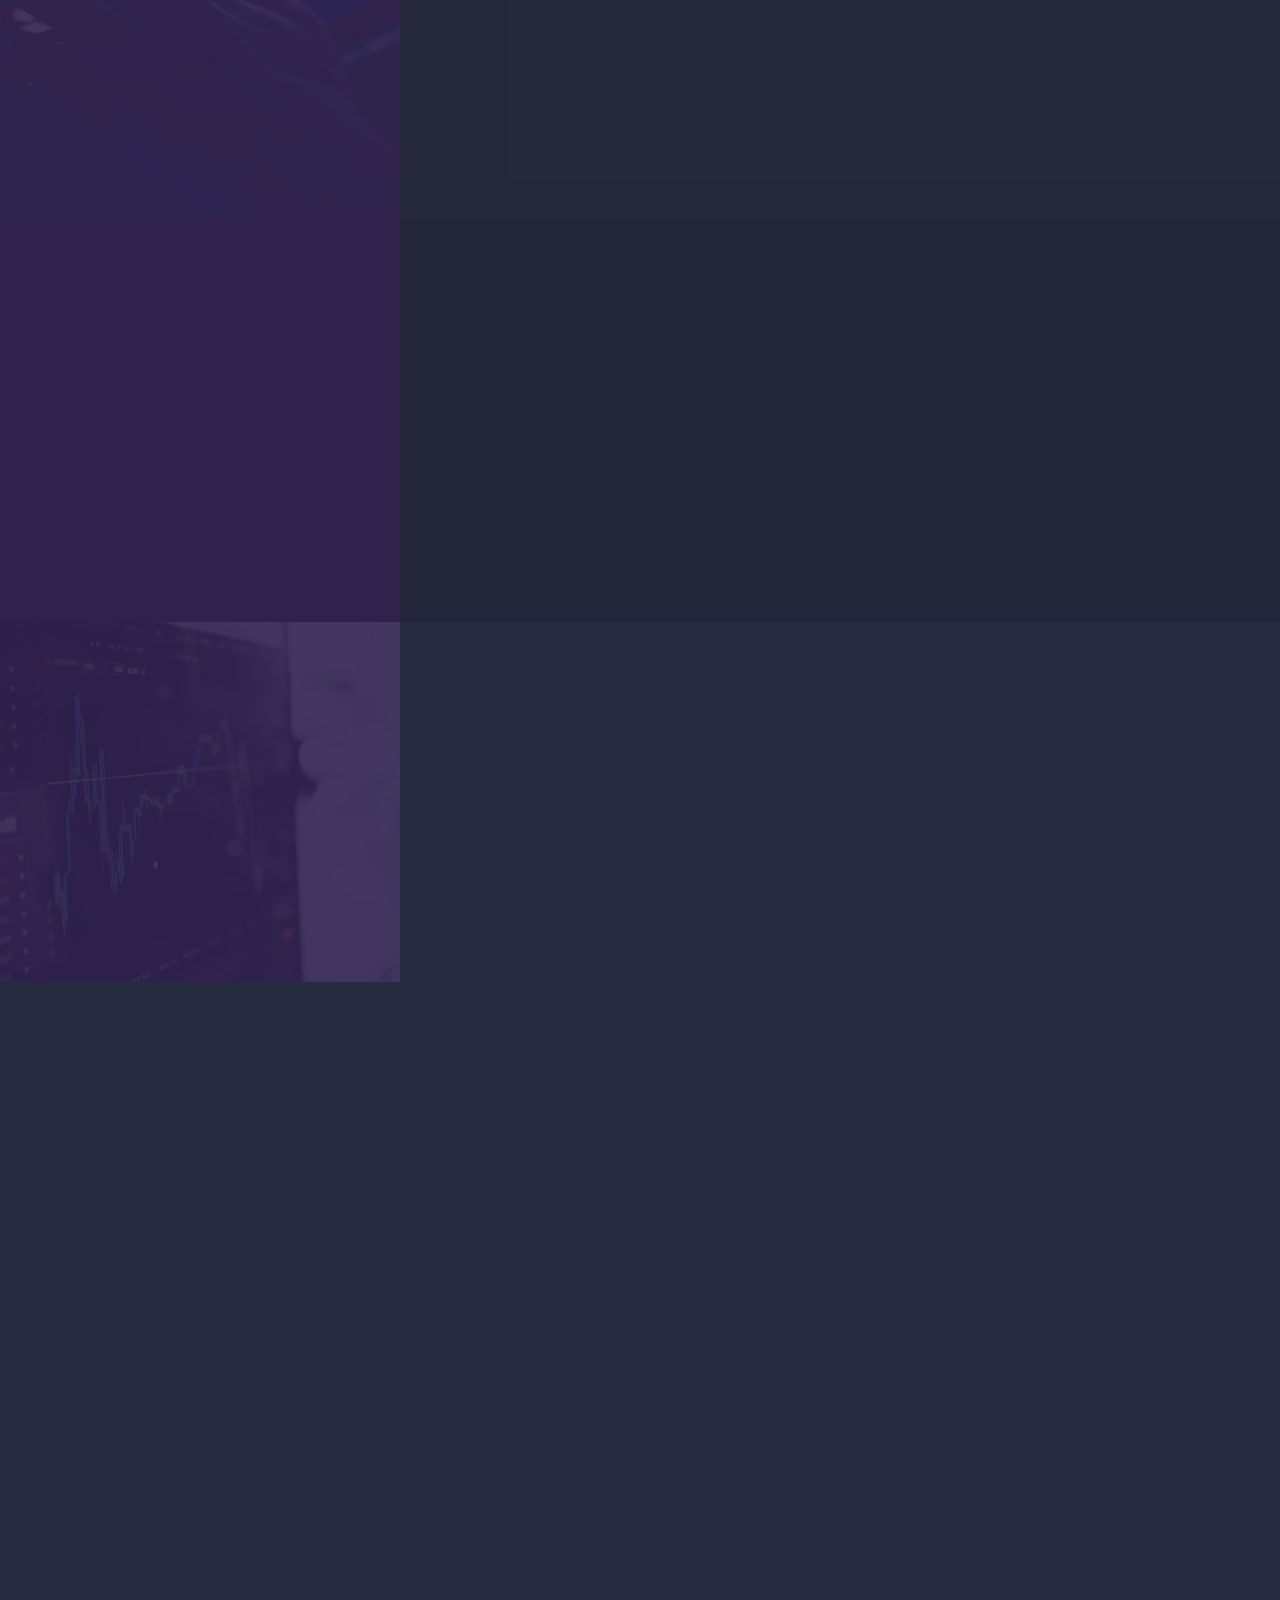
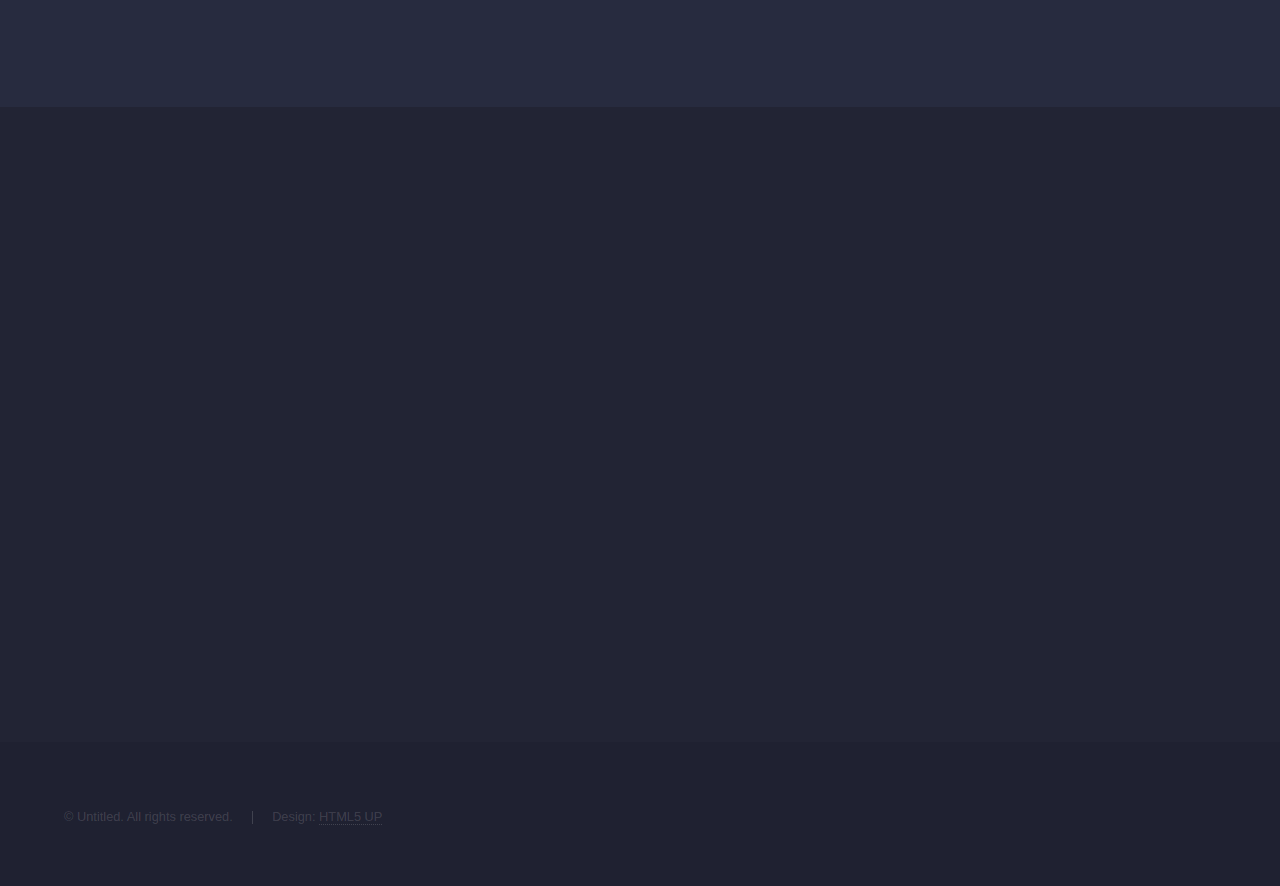
==== commit a2ab00ba: "Update index.html" ====
--- a/index.html
+++ b/index.html
@@ -66,8 +66,8 @@
 						
 
 				<!-- One -->
-						<section>
-							<a href="one" class="image"><img src="images/data_pro.jpg" alt="" data-position="center center" /></a>
+						<section id="one">
+							<a href="#" class="image"><img src="images/data_pro.jpg" alt="" data-position="center center" /></a>
 							<div class="content">
 								<div class="inner">
 									<h2>The Data Professional</h2>
@@ -112,12 +112,12 @@
 					<section id="two" class="wrapper style3 fade-up">
 						<div class="inner">
 							<h2>My Projects</h2>
-							<p>Below is a selection or projects that I have worked on to advance my skills. </p>
+							<p>Below is a selection of projects that I have worked on to advance my skills. </p>
 							<div class="features">
 								<section>
 									<span class="icon solid major fa-code"></span>
 									<h3>Crime Pattern Dashboard</h3>
-									<p>This project was a reuslt of the Data Science Accelerator Programme. </p>
+									<p>This project was a result of the Data Science Accelerator Programme. </p>
 									<p> My code can be found here: <a href="crime-pattern-dashboard-main.zip" download>Click here to download my Github Repository.</a> </p>
 								</section>
 								<section>
@@ -143,10 +143,10 @@
 
 
 				<!-- Three -->
-					<<section id="three" class="wrapper style1 fade-up">
+					<section id="three" class="wrapper style1 fade-up">
     						<div class="inner">
      						   <h2>Get in touch</h2>
-       							 <p>If you have any questions or would like to get in contact, please feel free to get in touch.</p>
+       							 <p>If you have any questions or would like to get in contact, please use the below form.</p>
        							 <div class="split style1">
            							 <section>
                								 <form method="post" action="https://formspree.io/f/xrgwjnbg">
